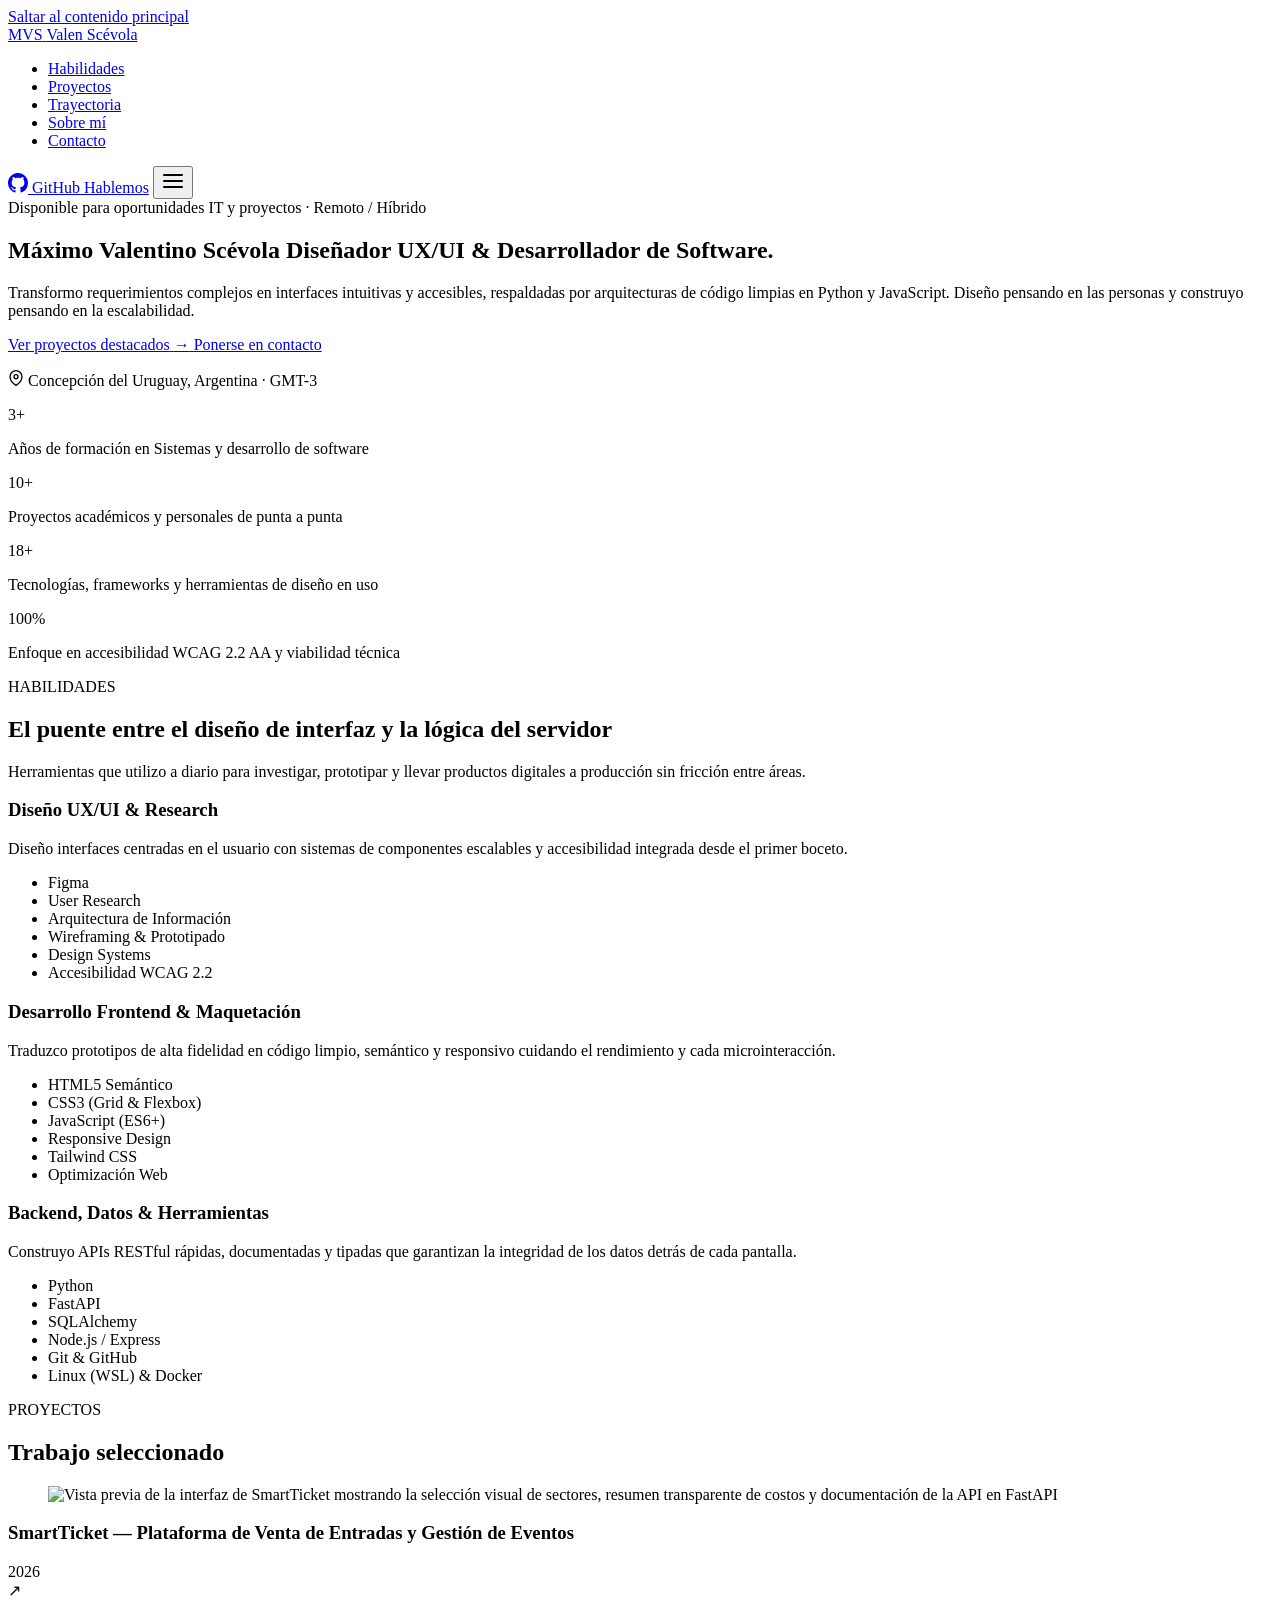
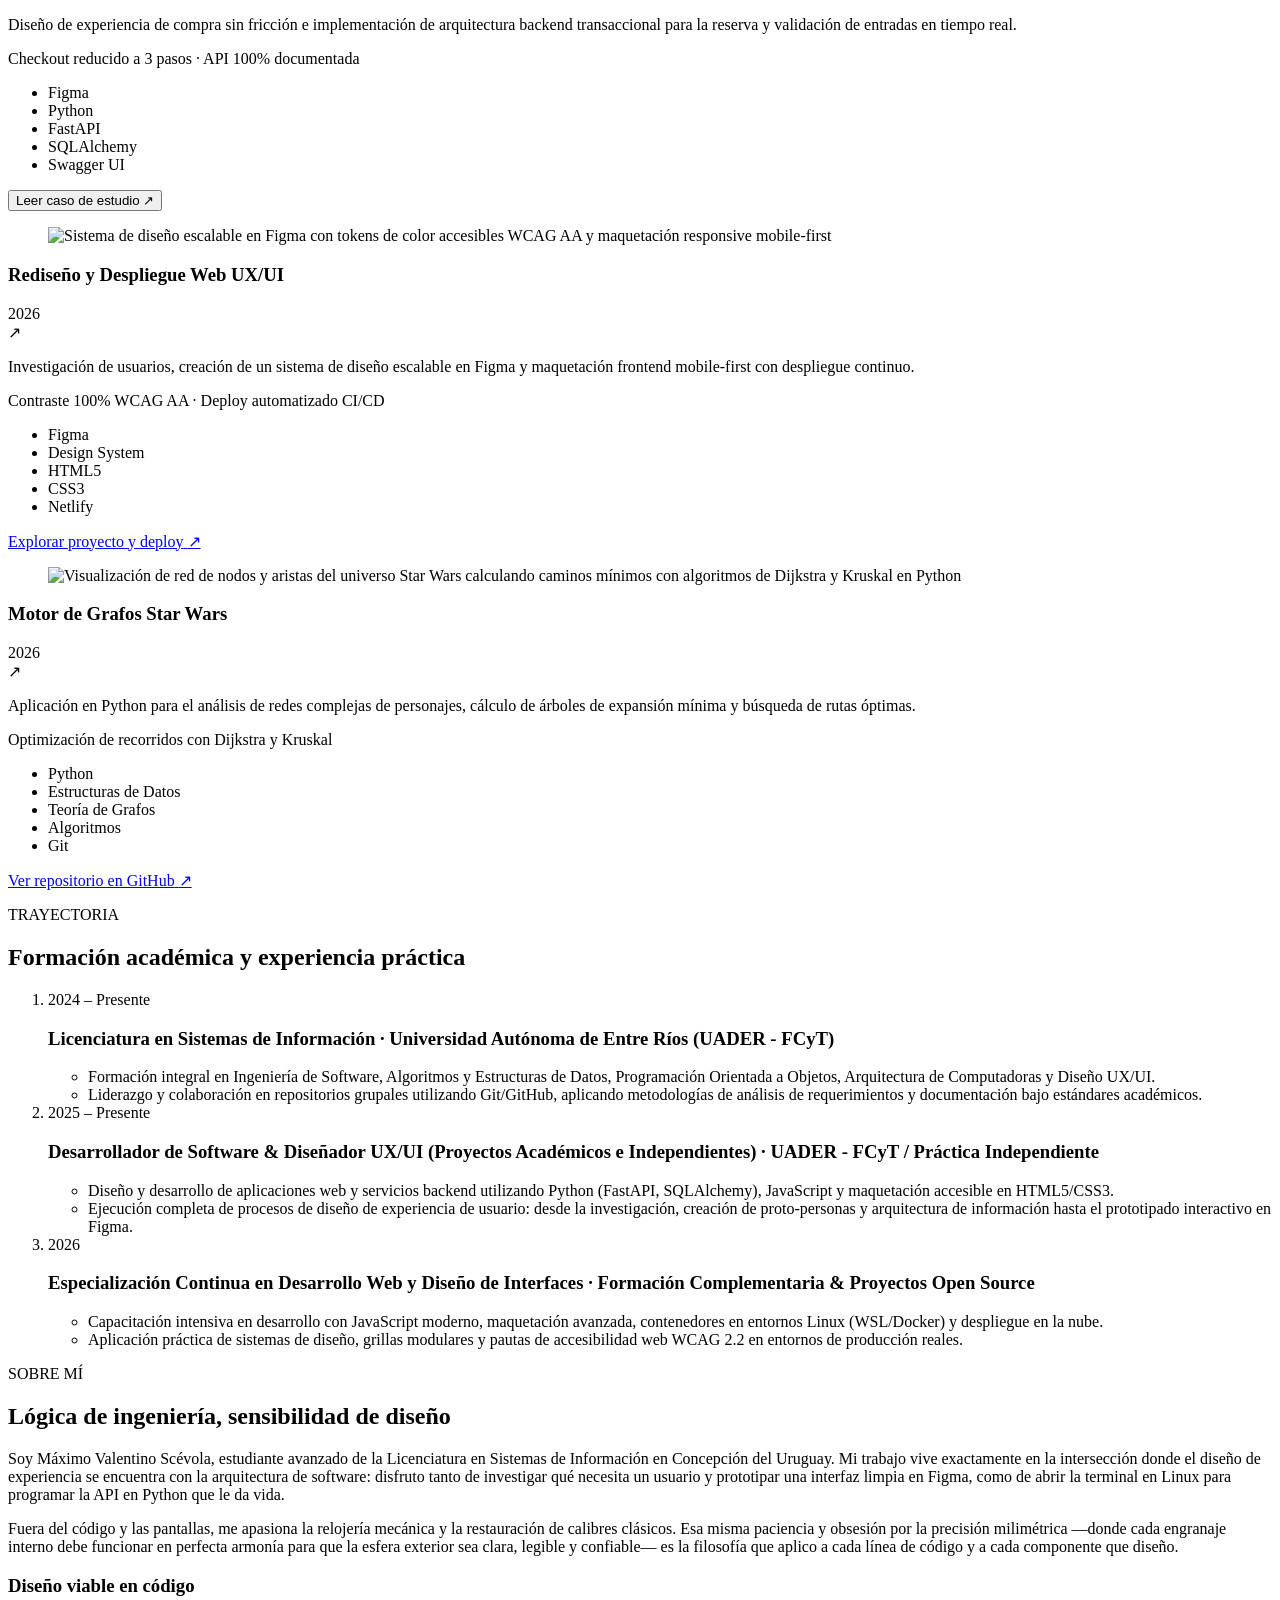
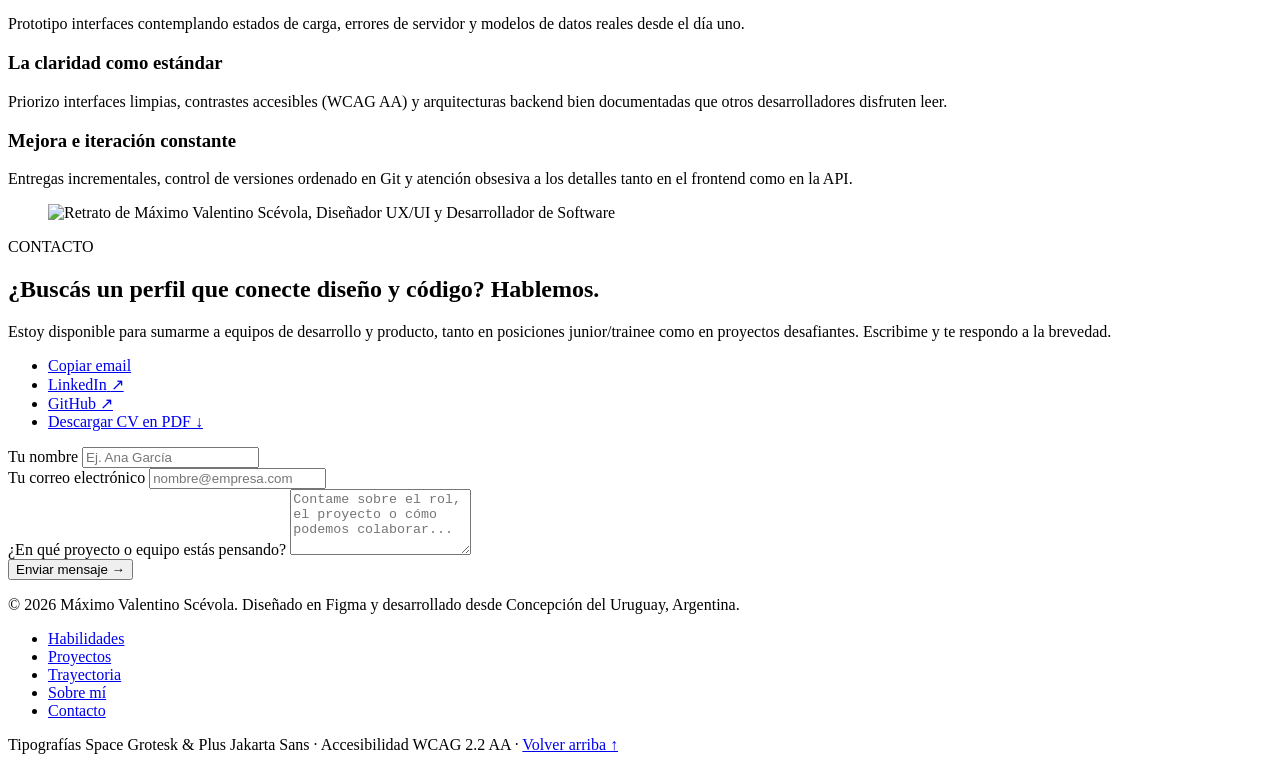
==== index.html @ 5fc87af9 "feat(html): build semantic HTML5 structure with 9 sections, SEO metadata and SmartTicket case study " ====
<!DOCTYPE html>
<html lang="es">
<head>
  <meta charset="UTF-8">
  <meta name="viewport" content="width=device-width, initial-scale=1.0">
  <title>Máximo Valentino Scévola | Diseñador UX/UI &amp; Desarrollador de Software</title>
  <meta name="description" content="Portfolio de Máximo Valentino Scévola (Valen). Estudiante avanzado de Lic. en Sistemas (UADER), Diseñador UX/UI y Desarrollador Backend en Python y FastAPI.">

  <!-- Open Graph Metadata -->
  <meta property="og:title" content="Máximo Valentino Scévola | Diseñador UX/UI &amp; Desarrollador de Software">
  <meta property="og:description" content="Portfolio de Máximo Valentino Scévola (Valen). Estudiante avanzado de Lic. en Sistemas (UADER), Diseñador UX/UI y Desarrollador Backend en Python y FastAPI.">
  <meta property="og:type" content="website">
  <meta property="og:image" content="assets/og-preview.webp">
  <meta property="og:locale" content="es_AR">

  <!-- Theme & Favicon -->
  <meta name="theme-color" content="#F6F5F2">
  <link rel="icon" href="assets/favicon.svg" type="image/svg+xml">

  <!-- Google Fonts Preconnect & Stylesheet -->
  <link rel="preconnect" href="https://fonts.googleapis.com">
  <link rel="preconnect" href="https://fonts.gstatic.com" crossorigin>
  <link href="https://fonts.googleapis.com/css2?family=Plus+Jakarta+Sans:wght@400;500;600;700&amp;family=Space+Grotesk:wght@600;700&amp;display=swap" rel="stylesheet">

  <!-- Styles & Scripts -->
  <link rel="stylesheet" href="styles.css">
  <script src="main.js" defer></script>
</head>
<body>
  <a href="#main-content" class="skip-link">Saltar al contenido principal</a>

  <!-- 1. Header / Navegación -->
  <header class="site-header">
    <div class="container header-inner">
      <a href="#hero" class="brand-logo" aria-label="Máximo Valentino Scévola - Ir al inicio">
        <span class="brand-initials" aria-hidden="true">MVS</span>
        <span class="brand-name">Valen Scévola</span>
      </a>

      <nav class="primary-nav" aria-label="Navegación principal">
        <ul class="nav-list">
          <li><a href="#skills" class="nav-link">Habilidades</a></li>
          <li><a href="#projects" class="nav-link">Proyectos</a></li>
          <li><a href="#experience" class="nav-link">Trayectoria</a></li>
          <li><a href="#about" class="nav-link">Sobre mí</a></li>
          <li><a href="#contact" class="nav-link">Contacto</a></li>
        </ul>
      </nav>

      <div class="header-actions">
        <a href="https://github.com/valenscevola" target="_blank" rel="noopener noreferrer" class="header-github-link" aria-label="Perfil de GitHub de Valen Scévola (abre en una nueva pestaña)">
          <svg width="20" height="20" viewBox="0 0 24 24" fill="currentColor" aria-hidden="true">
            <path d="M12 0C5.37 0 0 5.37 0 12c0 5.31 3.435 9.795 8.205 11.385.6.105.825-.255.825-.57 0-.285-.015-1.23-.015-2.235-3.015.555-3.795-.735-4.035-1.41-.135-.345-.72-1.41-1.23-1.695-.42-.225-1.02-.78-.015-.795.945-.015 1.62.87 1.845 1.23 1.08 1.815 2.805 1.305 3.495.99.105-.78.42-1.305.765-1.605-2.67-.3-5.46-1.335-5.46-5.925 0-1.305.465-2.385 1.23-3.225-.12-.3-.54-1.53.12-3.18 0 0 1.005-.315 3.3 1.23.96-.27 1.98-.405 3-.405s2.04.135 3 .405c2.295-1.56 3.3-1.23 3.3-1.23.66 1.65.24 2.88.12 3.18.765.84 1.23 1.905 1.23 3.225 0 4.605-2.805 5.625-5.475 5.925.435.375.81 1.095.81 2.22 0 1.605-.015 2.895-.015 3.3 0 .315.225.69.825.57A12.02 12.02 0 0024 12c0-6.63-5.37-12-12-12z"/>
          </svg>
          <span>GitHub</span>
        </a>
        <a href="#contact" class="btn btn-primary btn-sm">Hablemos</a>
        <button
          type="button"
          class="mobile-menu-toggle"
          aria-expanded="false"
          aria-controls="mobile-menu"
          aria-label="Abrir menú de navegación"
        >
          <svg class="icon-menu" width="24" height="24" viewBox="0 0 24 24" fill="none" stroke="currentColor" stroke-width="2" stroke-linecap="round" aria-hidden="true">
            <line x1="3" y1="6" x2="21" y2="6"></line>
            <line x1="3" y1="12" x2="21" y2="12"></line>
            <line x1="3" y1="18" x2="21" y2="18"></line>
          </svg>
        </button>
      </div>
    </div>

    <!-- Mobile Menu Drawer -->
    <div id="mobile-menu" class="mobile-menu-drawer" hidden>
      <nav aria-label="Navegación móvil">
        <ul class="mobile-nav-list">
          <li><a href="#skills" class="mobile-nav-link">Habilidades</a></li>
          <li><a href="#projects" class="mobile-nav-link">Proyectos</a></li>
          <li><a href="#experience" class="mobile-nav-link">Trayectoria</a></li>
          <li><a href="#about" class="mobile-nav-link">Sobre mí</a></li>
          <li><a href="#contact" class="mobile-nav-link">Contacto</a></li>
        </ul>
        <div class="mobile-menu-cta">
          <a href="#contact" class="btn btn-primary btn-block">Hablemos</a>
        </div>
      </nav>
    </div>
  </header>

  <main id="main-content">
    <!-- 2. Sección Hero -->
    <section id="hero" class="hero-section">
      <div class="container">
        <div class="hero-content">
          <div class="availability-badge">
            <span class="status-dot" aria-hidden="true"></span>
            <span>Disponible para oportunidades IT y proyectos · Remoto / Híbrido</span>
          </div>

          <h1 class="hero-title">
            <span class="hero-name">Máximo Valentino Scévola</span>
            <span class="hero-role">Diseñador UX/UI &amp; Desarrollador de Software.</span>
          </h1>

          <p class="hero-description">
            Transformo requerimientos complejos en interfaces intuitivas y accesibles, respaldadas por arquitecturas de código limpias en Python y JavaScript. Diseño pensando en las personas y construyo pensando en la escalabilidad.
          </p>

          <div class="hero-actions">
            <a href="#projects" class="btn btn-primary">
              <span>Ver proyectos destacados</span>
              <span aria-hidden="true">→</span>
            </a>
            <a href="#contact" class="btn btn-secondary">Ponerse en contacto</a>
          </div>

          <p class="hero-location">
            <svg width="16" height="16" viewBox="0 0 24 24" fill="none" stroke="currentColor" stroke-width="2" stroke-linecap="round" stroke-linejoin="round" aria-hidden="true">
              <path d="M21 10c0 7-9 13-9 13s-9-6-9-13a9 9 0 0 1 18 0z"></path>
              <circle cx="12" cy="10" r="3"></circle>
            </svg>
            <span>Concepción del Uruguay, Argentina · GMT-3</span>
          </p>
        </div>
      </div>
    </section>

    <!-- 3. Sección Métricas / Highlights -->
    <section id="metrics" class="metrics-section" aria-label="Métricas destacadas">
      <div class="container">
        <div class="metrics-grid">
          <div class="metric-card">
            <p class="metric-number">3+</p>
            <p class="metric-label">Años de formación en Sistemas y desarrollo de software</p>
          </div>
          <div class="metric-card">
            <p class="metric-number">10+</p>
            <p class="metric-label">Proyectos académicos y personales de punta a punta</p>
          </div>
          <div class="metric-card">
            <p class="metric-number">18+</p>
            <p class="metric-label">Tecnologías, frameworks y herramientas de diseño en uso</p>
          </div>
          <div class="metric-card">
            <p class="metric-number">100%</p>
            <p class="metric-label">Enfoque en accesibilidad WCAG 2.2 AA y viabilidad técnica</p>
          </div>
        </div>
      </div>
    </section>

    <!-- 4. Sección Skills -->
    <section id="skills" class="skills-section">
      <div class="container">
        <header class="section-header">
          <p class="overline">HABILIDADES</p>
          <h2 class="section-title">El puente entre el diseño de interfaz y la lógica del servidor</h2>
          <p class="section-subtitle">Herramientas que utilizo a diario para investigar, prototipar y llevar productos digitales a producción sin fricción entre áreas.</p>
        </header>

        <div class="skills-grid">
          <!-- Categoría 1 -->
          <article class="skill-card">
            <h3 class="card-title">Diseño UX/UI &amp; Research</h3>
            <p class="card-description">Diseño interfaces centradas en el usuario con sistemas de componentes escalables y accesibilidad integrada desde el primer boceto.</p>
            <ul class="tag-list" aria-label="Tecnologías de Diseño UX/UI y Research">
              <li class="tag-tech">Figma</li>
              <li class="tag-tech">User Research</li>
              <li class="tag-tech">Arquitectura de Información</li>
              <li class="tag-tech">Wireframing &amp; Prototipado</li>
              <li class="tag-tech">Design Systems</li>
              <li class="tag-tech">Accesibilidad WCAG 2.2</li>
            </ul>
          </article>

          <!-- Categoría 2 -->
          <article class="skill-card">
            <h3 class="card-title">Desarrollo Frontend &amp; Maquetación</h3>
            <p class="card-description">Traduzco prototipos de alta fidelidad en código limpio, semántico y responsivo cuidando el rendimiento y cada microinteracción.</p>
            <ul class="tag-list" aria-label="Tecnologías de Desarrollo Frontend y Maquetación">
              <li class="tag-tech">HTML5 Semántico</li>
              <li class="tag-tech">CSS3 (Grid &amp; Flexbox)</li>
              <li class="tag-tech">JavaScript (ES6+)</li>
              <li class="tag-tech">Responsive Design</li>
              <li class="tag-tech">Tailwind CSS</li>
              <li class="tag-tech">Optimización Web</li>
            </ul>
          </article>

          <!-- Categoría 3 -->
          <article class="skill-card">
            <h3 class="card-title">Backend, Datos &amp; Herramientas</h3>
            <p class="card-description">Construyo APIs RESTful rápidas, documentadas y tipadas que garantizan la integridad de los datos detrás de cada pantalla.</p>
            <ul class="tag-list" aria-label="Tecnologías de Backend, Datos y Herramientas">
              <li class="tag-tech">Python</li>
              <li class="tag-tech">FastAPI</li>
              <li class="tag-tech">SQLAlchemy</li>
              <li class="tag-tech">Node.js / Express</li>
              <li class="tag-tech">Git &amp; GitHub</li>
              <li class="tag-tech">Linux (WSL) &amp; Docker</li>
            </ul>
          </article>
        </div>
      </div>
    </section>

    <!-- 5. Sección Proyectos -->
    <section id="projects" class="projects-section">
      <div class="container">
        <header class="section-header">
          <p class="overline">PROYECTOS</p>
          <h2 class="section-title">Trabajo seleccionado</h2>
        </header>

        <div class="projects-grid">
          <!-- Tarjeta Proyecto 1 (Principal - UX/UI & Full Stack) -->
          <article class="project-card project-card-featured">
            <figure class="project-figure">
              <img
                src="assets/project-smartticket.webp"
                alt="Vista previa de la interfaz de SmartTicket mostrando la selección visual de sectores, resumen transparente de costos y documentación de la API en FastAPI"
                width="548"
                height="308"
                loading="lazy"
              >
            </figure>
            <div class="project-body">
              <div class="project-header">
                <div>
                  <h3 class="card-title">SmartTicket — Plataforma de Venta de Entradas y Gestión de Eventos</h3>
                  <time class="project-year" datetime="2026">2026</time>
                </div>
                <span class="project-arrow" aria-hidden="true">↗</span>
              </div>
              <p class="card-description">Diseño de experiencia de compra sin fricción e implementación de arquitectura backend transaccional para la reserva y validación de entradas en tiempo real.</p>
              <p class="badge-impact">Checkout reducido a 3 pasos · API 100% documentada</p>
              <div class="project-footer">
                <ul class="tag-list" aria-label="Tecnologías utilizadas en SmartTicket">
                  <li class="tag-tech">Figma</li>
                  <li class="tag-tech">Python</li>
                  <li class="tag-tech">FastAPI</li>
                  <li class="tag-tech">SQLAlchemy</li>
                  <li class="tag-tech">Swagger UI</li>
                </ul>
                <button
                  type="button"
                  id="open-case-study"
                  class="project-action-link"
                  aria-haspopup="dialog"
                  aria-controls="case-study-modal"
                >
                  <span>Leer caso de estudio</span>
                  <span aria-hidden="true">↗</span>
                </button>
              </div>
            </div>
          </article>

          <!-- Tarjeta Proyecto 2 (UX/UI & Web) -->
          <article class="project-card">
            <figure class="project-figure">
              <img
                src="assets/project-uxui-web.webp"
                alt="Sistema de diseño escalable en Figma con tokens de color accesibles WCAG AA y maquetación responsive mobile-first"
                width="548"
                height="308"
                loading="lazy"
              >
            </figure>
            <div class="project-body">
              <div class="project-header">
                <div>
                  <h3 class="card-title">Rediseño y Despliegue Web UX/UI</h3>
                  <time class="project-year" datetime="2026">2026</time>
                </div>
                <span class="project-arrow" aria-hidden="true">↗</span>
              </div>
              <p class="card-description">Investigación de usuarios, creación de un sistema de diseño escalable en Figma y maquetación frontend mobile-first con despliegue continuo.</p>
              <p class="badge-impact">Contraste 100% WCAG AA · Deploy automatizado CI/CD</p>
              <div class="project-footer">
                <ul class="tag-list" aria-label="Tecnologías utilizadas en Rediseño y Despliegue Web UX/UI">
                  <li class="tag-tech">Figma</li>
                  <li class="tag-tech">Design System</li>
                  <li class="tag-tech">HTML5</li>
                  <li class="tag-tech">CSS3</li>
                  <li class="tag-tech">Netlify</li>
                </ul>
                <a
                  href="https://github.com/valenscevola"
                  target="_blank"
                  rel="noopener noreferrer"
                  class="project-action-link"
                >
                  <span>Explorar proyecto y deploy</span>
                  <span aria-hidden="true">↗</span>
                </a>
              </div>
            </div>
          </article>

          <!-- Tarjeta Proyecto 3 (Algoritmos & Visualización) -->
          <article class="project-card">
            <figure class="project-figure">
              <img
                src="assets/project-starwars-graphs.webp"
                alt="Visualización de red de nodos y aristas del universo Star Wars calculando caminos mínimos con algoritmos de Dijkstra y Kruskal en Python"
                width="548"
                height="308"
                loading="lazy"
              >
            </figure>
            <div class="project-body">
              <div class="project-header">
                <div>
                  <h3 class="card-title">Motor de Grafos Star Wars</h3>
                  <time class="project-year" datetime="2026">2026</time>
                </div>
                <span class="project-arrow" aria-hidden="true">↗</span>
              </div>
              <p class="card-description">Aplicación en Python para el análisis de redes complejas de personajes, cálculo de árboles de expansión mínima y búsqueda de rutas óptimas.</p>
              <p class="badge-impact">Optimización de recorridos con Dijkstra y Kruskal</p>
              <div class="project-footer">
                <ul class="tag-list" aria-label="Tecnologías utilizadas en Motor de Grafos Star Wars">
                  <li class="tag-tech">Python</li>
                  <li class="tag-tech">Estructuras de Datos</li>
                  <li class="tag-tech">Teoría de Grafos</li>
                  <li class="tag-tech">Algoritmos</li>
                  <li class="tag-tech">Git</li>
                </ul>
                <a
                  href="https://github.com/valenscevola"
                  target="_blank"
                  rel="noopener noreferrer"
                  class="project-action-link"
                >
                  <span>Ver repositorio en GitHub</span>
                  <span aria-hidden="true">↗</span>
                </a>
              </div>
            </div>
          </article>
        </div>
      </div>
    </section>

    <!-- 6. Sección Experiencia y Formación -->
    <section id="experience" class="experience-section">
      <div class="container">
        <header class="section-header">
          <p class="overline">TRAYECTORIA</p>
          <h2 class="section-title">Formación académica y experiencia práctica</h2>
        </header>

        <ol class="timeline">
          <!-- Ítem 1 -->
          <li class="timeline-item">
            <div class="timeline-period">
              <span>2024 – Presente</span>
            </div>
            <div class="timeline-content">
              <h3 class="timeline-heading">
                <span class="timeline-role">Licenciatura en Sistemas de Información</span>
                <span class="timeline-separator" aria-hidden="true">·</span>
                <span class="timeline-institution">Universidad Autónoma de Entre Ríos (UADER - FCyT)</span>
              </h3>
              <ul class="timeline-achievements">
                <li>Formación integral en Ingeniería de Software, Algoritmos y Estructuras de Datos, Programación Orientada a Objetos, Arquitectura de Computadoras y Diseño UX/UI.</li>
                <li>Liderazgo y colaboración en repositorios grupales utilizando Git/GitHub, aplicando metodologías de análisis de requerimientos y documentación bajo estándares académicos.</li>
              </ul>
            </div>
          </li>

          <!-- Ítem 2 -->
          <li class="timeline-item">
            <div class="timeline-period">
              <span>2025 – Presente</span>
            </div>
            <div class="timeline-content">
              <h3 class="timeline-heading">
                <span class="timeline-role">Desarrollador de Software &amp; Diseñador UX/UI (Proyectos Académicos e Independientes)</span>
                <span class="timeline-separator" aria-hidden="true">·</span>
                <span class="timeline-institution">UADER - FCyT / Práctica Independiente</span>
              </h3>
              <ul class="timeline-achievements">
                <li>Diseño y desarrollo de aplicaciones web y servicios backend utilizando Python (FastAPI, SQLAlchemy), JavaScript y maquetación accesible en HTML5/CSS3.</li>
                <li>Ejecución completa de procesos de diseño de experiencia de usuario: desde la investigación, creación de proto-personas y arquitectura de información hasta el prototipado interactivo en Figma.</li>
              </ul>
            </div>
          </li>

          <!-- Ítem 3 -->
          <li class="timeline-item">
            <div class="timeline-period">
              <span>2026</span>
            </div>
            <div class="timeline-content">
              <h3 class="timeline-heading">
                <span class="timeline-role">Especialización Continua en Desarrollo Web y Diseño de Interfaces</span>
                <span class="timeline-separator" aria-hidden="true">·</span>
                <span class="timeline-institution">Formación Complementaria &amp; Proyectos Open Source</span>
              </h3>
              <ul class="timeline-achievements">
                <li>Capacitación intensiva en desarrollo con JavaScript moderno, maquetación avanzada, contenedores en entornos Linux (WSL/Docker) y despliegue en la nube.</li>
                <li>Aplicación práctica de sistemas de diseño, grillas modulares y pautas de accesibilidad web WCAG 2.2 en entornos de producción reales.</li>
              </ul>
            </div>
          </li>
        </ol>
      </div>
    </section>

    <!-- 7. Sección Sobre Mí -->
    <section id="about" class="about-section">
      <div class="container">
        <header class="section-header">
          <p class="overline">SOBRE MÍ</p>
          <h2 class="section-title">Lógica de ingeniería, sensibilidad de diseño</h2>
        </header>

        <div class="about-grid">
          <div class="about-narrative">
            <p class="about-paragraph">
              Soy Máximo Valentino Scévola, estudiante avanzado de la Licenciatura en Sistemas de Información en Concepción del Uruguay. Mi trabajo vive exactamente en la intersección donde el diseño de experiencia se encuentra con la arquitectura de software: disfruto tanto de investigar qué necesita un usuario y prototipar una interfaz limpia en Figma, como de abrir la terminal en Linux para programar la API en Python que le da vida.
            </p>
            <p class="about-paragraph">
              Fuera del código y las pantallas, me apasiona la relojería mecánica y la restauración de calibres clásicos. Esa misma paciencia y obsesión por la precisión milimétrica —donde cada engranaje interno debe funcionar en perfecta armonía para que la esfera exterior sea clara, legible y confiable— es la filosofía que aplico a cada línea de código y a cada componente que diseño.
            </p>

            <div class="philosophy-grid">
              <article class="philosophy-card">
                <h3 class="philosophy-title">Diseño viable en código</h3>
                <p class="philosophy-text">Prototipo interfaces contemplando estados de carga, errores de servidor y modelos de datos reales desde el día uno.</p>
              </article>

              <article class="philosophy-card">
                <h3 class="philosophy-title">La claridad como estándar</h3>
                <p class="philosophy-text">Priorizo interfaces limpias, contrastes accesibles (WCAG AA) y arquitecturas backend bien documentadas que otros desarrolladores disfruten leer.</p>
              </article>

              <article class="philosophy-card">
                <h3 class="philosophy-title">Mejora e iteración constante</h3>
                <p class="philosophy-text">Entregas incrementales, control de versiones ordenado en Git y atención obsesiva a los detalles tanto en el frontend como en la API.</p>
              </article>
            </div>
          </div>

          <figure class="about-portrait">
            <img
              src="assets/profile-valen-scevola.webp"
              alt="Retrato de Máximo Valentino Scévola, Diseñador UX/UI y Desarrollador de Software"
              width="400"
              height="480"
              loading="lazy"
            >
          </figure>
        </div>
      </div>
    </section>

    <!-- 8. Sección Contacto -->
    <section id="contact" class="contact-section">
      <div class="container">
        <div class="contact-grid">
          <div class="contact-info">
            <p class="overline">CONTACTO</p>
            <h2 class="section-title">¿Buscás un perfil que conecte diseño y código? Hablemos.</h2>
            <p class="section-subtitle">
              Estoy disponible para sumarme a equipos de desarrollo y producto, tanto en posiciones junior/trainee como en proyectos desafiantes. Escribime y te respondo a la brevedad.
            </p>

            <ul class="contact-direct-links" aria-label="Enlaces de contacto directo y redes profesionales">
              <li>
                <a href="mailto:valenscevola@gmail.com" class="contact-link">
                  <span>Copiar email</span>
                </a>
              </li>
              <li>
                <a href="https://www.linkedin.com/in/valenscevola/" target="_blank" rel="noopener noreferrer" class="contact-link">
                  <span>LinkedIn</span>
                  <span aria-hidden="true">↗</span>
                </a>
              </li>
              <li>
                <a href="https://github.com/valenscevola" target="_blank" rel="noopener noreferrer" class="contact-link">
                  <span>GitHub</span>
                  <span aria-hidden="true">↗</span>
                </a>
              </li>
              <li>
                <a href="assets/CV-Maximo-Valentino-Scevola.pdf" download class="contact-link">
                  <span>Descargar CV en PDF</span>
                  <span aria-hidden="true">↓</span>
                </a>
              </li>
            </ul>
          </div>

          <div class="contact-form-wrapper">
            <form name="contact" method="POST" data-netlify="true" class="contact-form">
              <input type="hidden" name="form-name" value="contact">

              <div class="form-field">
                <label for="contact-name" class="form-label">Tu nombre</label>
                <input
                  type="text"
                  id="contact-name"
                  name="name"
                  class="form-input"
                  autocomplete="name"
                  placeholder="Ej. Ana García"
                  required
                >
              </div>

              <div class="form-field">
                <label for="contact-email" class="form-label">Tu correo electrónico</label>
                <input
                  type="email"
                  id="contact-email"
                  name="email"
                  class="form-input"
                  autocomplete="email"
                  placeholder="nombre@empresa.com"
                  required
                >
              </div>

              <div class="form-field">
                <label for="contact-message" class="form-label">¿En qué proyecto o equipo estás pensando?</label>
                <textarea
                  id="contact-message"
                  name="message"
                  class="form-input form-textarea"
                  rows="4"
                  placeholder="Contame sobre el rol, el proyecto o cómo podemos colaborar..."
                  required
                ></textarea>
              </div>

              <button type="submit" class="btn btn-primary btn-block">
                <span>Enviar mensaje</span>
                <span aria-hidden="true">→</span>
              </button>
            </form>
          </div>
        </div>
      </div>
    </section>
  </main>

  <!-- 9. Footer -->
  <footer class="site-footer">
    <div class="container">
      <div class="footer-top">
        <p class="footer-copyright">
          © 2026 Máximo Valentino Scévola. Diseñado en Figma y desarrollado desde Concepción del Uruguay, Argentina.
        </p>

        <nav class="footer-nav" aria-label="Navegación del pie de página">
          <ul class="footer-nav-list">
            <li><a href="#skills">Habilidades</a></li>
            <li><a href="#projects">Proyectos</a></li>
            <li><a href="#experience">Trayectoria</a></li>
            <li><a href="#about">Sobre mí</a></li>
            <li><a href="#contact">Contacto</a></li>
          </ul>
        </nav>
      </div>

      <div class="footer-bottom">
        <p class="footer-credits">
          <span>Tipografías Space Grotesk &amp; Plus Jakarta Sans</span>
          <span aria-hidden="true">·</span>
          <span>Accesibilidad WCAG 2.2 AA</span>
          <span aria-hidden="true">·</span>
          <a href="#main-content" class="back-to-top">Volver arriba <span aria-hidden="true">↑</span></a>
        </p>
      </div>
    </div>
  </footer>

  <!-- Modal del Caso de Estudio: SmartTicket -->
  <dialog id="case-study-modal" class="modal" aria-labelledby="modal-title">
    <div class="modal-container">
      <header class="modal-header">
        <div class="modal-header-top">
          <p class="overline">CASO DE ESTUDIO DESTACADO · UX/UI &amp; BACKEND</p>
          <button
            type="button"
            id="close-case-study"
            class="modal-close-btn"
            aria-label="Cerrar caso de estudio"
          >
            <span aria-hidden="true">✕</span>
          </button>
        </div>

        <h2 id="modal-title" class="modal-title">SmartTicket: De la experiencia del usuario a la arquitectura de datos</h2>

        <p class="modal-quick-facts">
          <strong>Rol:</strong> Diseñador UX/UI &amp; Desarrollador Backend <span aria-hidden="true">|</span>
          <strong>Año:</strong> 2026 <span aria-hidden="true">|</span>
          <strong>Stack:</strong> Figma, Python, FastAPI, SQLAlchemy, Uvicorn
        </p>

        <div class="modal-links">
          <a href="https://www.figma.com/" target="_blank" rel="noopener noreferrer" class="btn btn-secondary btn-sm">
            <span>Ver Prototipo en Figma</span>
            <span aria-hidden="true">↗</span>
          </a>
          <a href="https://github.com/valenscevola" target="_blank" rel="noopener noreferrer" class="btn btn-secondary btn-sm">
            <span>Ver Código en GitHub</span>
            <span aria-hidden="true">↗</span>
          </a>
          <a href="https://github.com/valenscevola" target="_blank" rel="noopener noreferrer" class="btn btn-secondary btn-sm">
            <span>Explorar Swagger API</span>
            <span aria-hidden="true">↗</span>
          </a>
        </div>
      </header>

      <div class="modal-body">
        <section class="case-study-block" aria-labelledby="cs-block-1">
          <h3 id="cs-block-1" class="case-study-heading">El Problema (Fricción en la compra de tickets y validación de eventos)</h3>
          <p>
            Comprar entradas para eventos de alta demanda suele ser una experiencia frustrante para el usuario y crítica para el servidor. Desde el lado de la experiencia (UX), las plataformas tradicionales sufren de costos ocultos hasta el último paso, formularios interminables y mensajes de error ambiguos cuando se agota el cupo. Desde el lado técnico, el diseño de interfaz suele realizarse de forma aislada a la lógica del backend, generando inconsistencias cuando dos usuarios intentan reservar la misma ubicación en simultáneo.
          </p>
        </section>

        <section class="case-study-block" aria-labelledby="cs-block-2">
          <h3 id="cs-block-2" class="case-study-heading">El Proceso UX (Definición de usuario, arquitectura, wireframes y decisiones de interfaz)</h3>
          <p>
            El proceso comenzó definiendo dos perfiles clave: el comprador que busca asegurar su entrada en menos de dos minutos desde el celular, y el organizador que necesita controlar el aforo en tiempo real. A través de un mapa de arquitectura de información, eliminé los pasos innecesarios y estructuré un flujo de conversión directo en 3 etapas: Selección visual de sector → Resumen transparente de costos → Confirmación instantánea. En la etapa de wireframing en Figma, prioricé el diseño de casos borde (edge cases): pantallas de carga (skeletons), estados vacíos y alertas preventivas claras antes de enviar el formulario.
          </p>
        </section>

        <section class="case-study-block" aria-labelledby="cs-block-3">
          <h3 id="cs-block-3" class="case-study-heading">La Solución UI y Técnica (Jerarquía visual clara, estados de carga/error y respaldo con API rápida en FastAPI)</h3>
          <p>
            Diseñé un sistema de componentes con alto contraste (WCAG 2.2 AA) donde la disponibilidad de cada evento se comunica mediante badges semánticos inmediatos ("Disponible", "Últimas ubicaciones", "Agotado"). Para respaldar esta interfaz sin demoras, construí una API RESTful asíncrona utilizando Python y FastAPI sobre un servidor Uvicorn. Modelé la base de datos relacional con SQLAlchemy asegurando la integridad de cada orden de compra, y alineé cada componente de Figma con los esquemas de respuesta JSON documentados en Swagger. Así, cada estado de error o éxito de la API (200, 400, 404, 409) tiene su correlato exacto y humano en la interfaz.
          </p>
        </section>

        <section class="case-study-block" aria-labelledby="cs-block-4">
          <h3 id="cs-block-4" class="case-study-heading">Resultados y Aprendizajes (Métricas de usabilidad y aprendizajes del trabajo)</h3>
          <ul class="case-study-results">
            <li>
              <strong>Impacto en Usabilidad:</strong> Reducción del flujo de reserva a solo 3 pantallas principales, disminuyendo la carga cognitiva y eliminando puntos de abandono por falta de información de precios.
            </li>
            <li>
              <strong>Eficiencia en Desarrollo:</strong> El diseño de componentes basado en contratos de API redujo a cero el retrabajo entre el prototipo de Figma y la estructura de endpoints en FastAPI.
            </li>
            <li>
              <strong>Aprendizaje Clave:</strong> Pensar el modelo de datos en SQLAlchemy al mismo tiempo que los flujos de usuario en Figma permite anticipar errores de concurrencia y transformarlos en microinteracciones claras que guían al usuario en lugar de frustrarlo.
            </li>
          </ul>
        </section>
      </div>
    </div>
  </dialog>
</body>
</html>
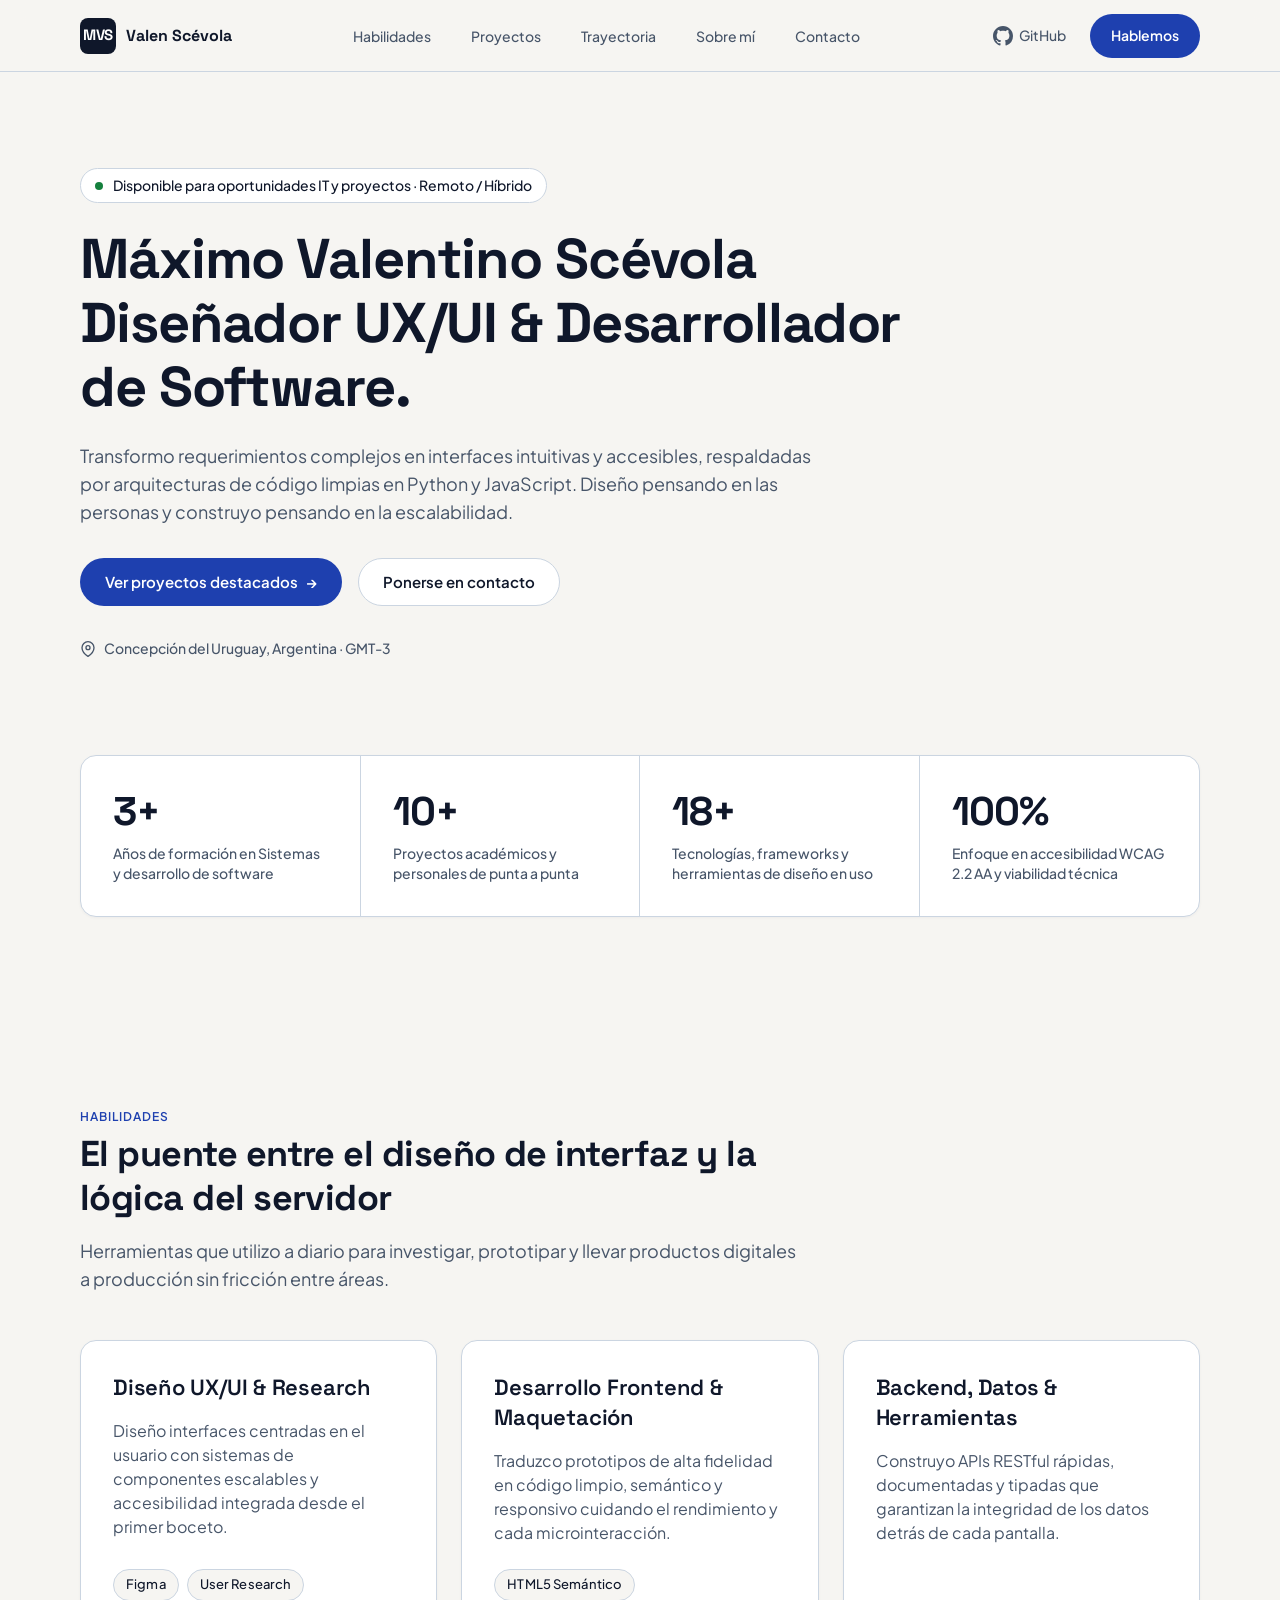
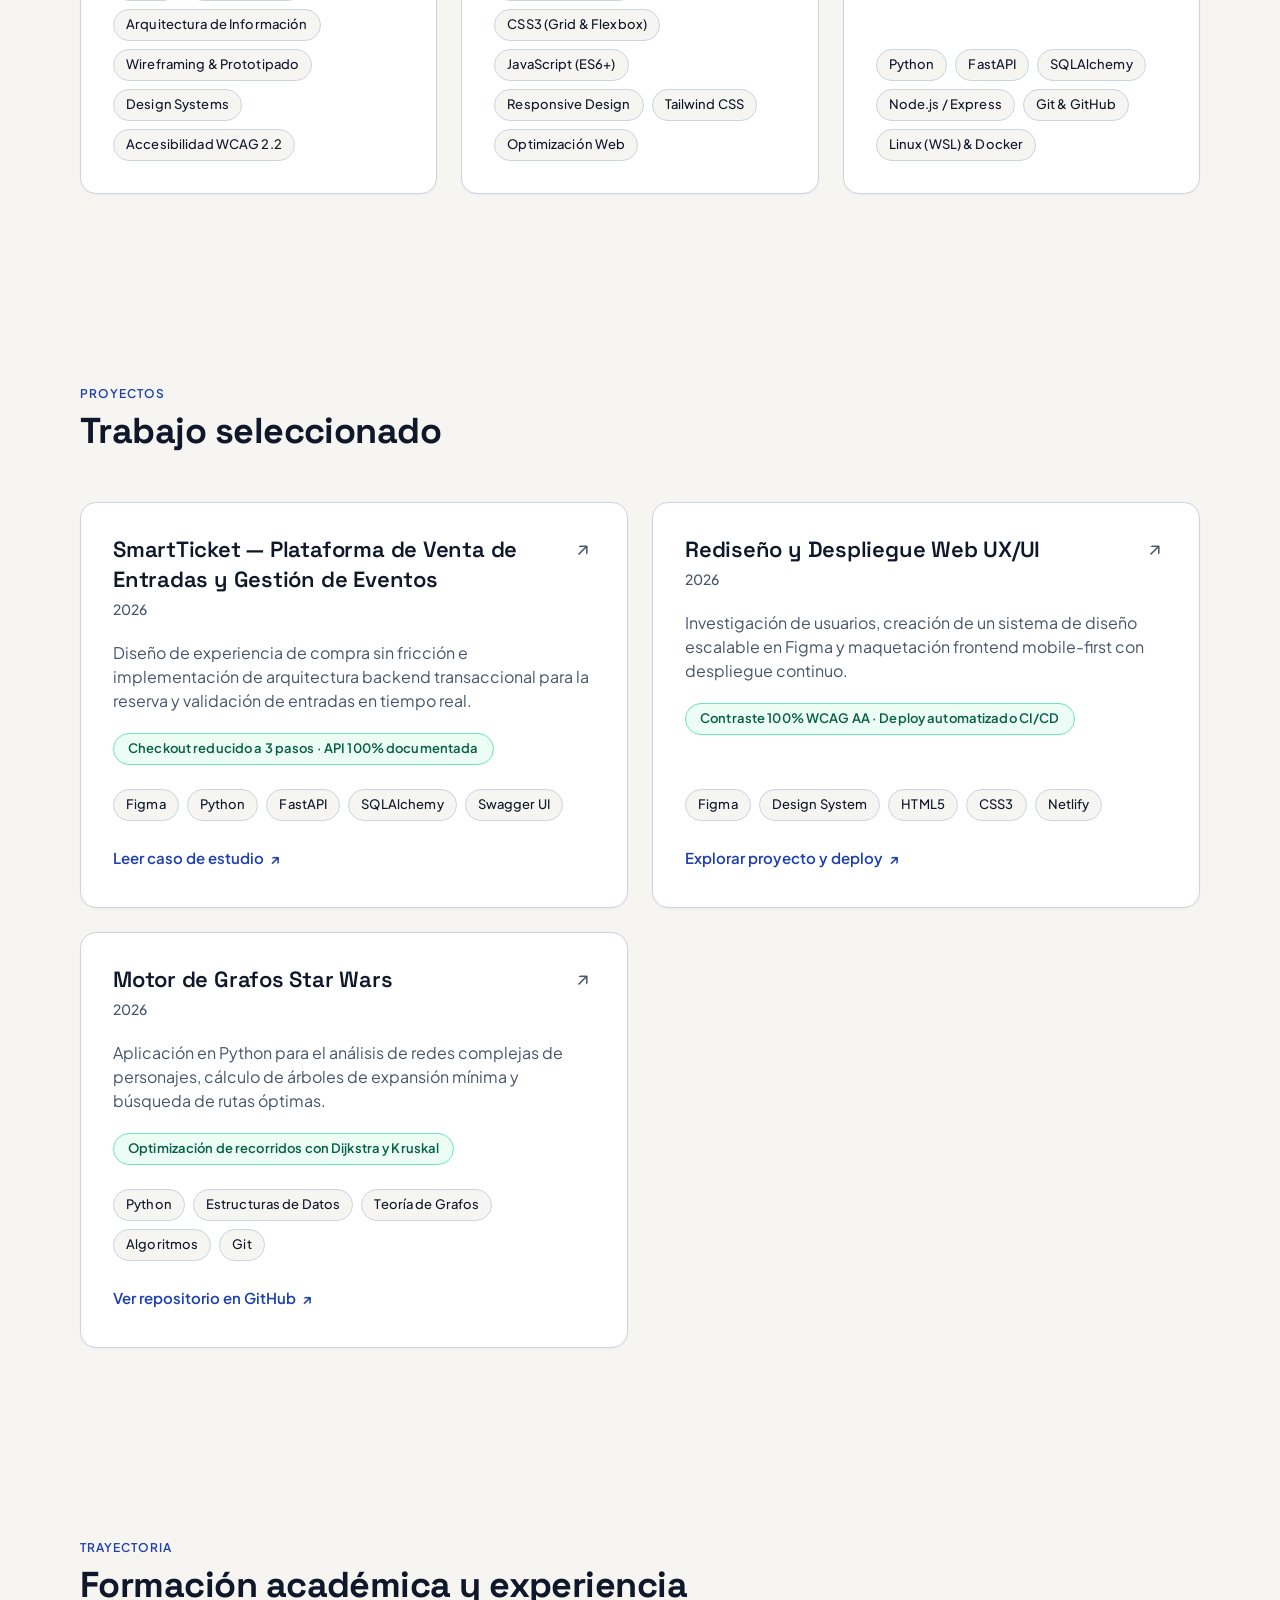
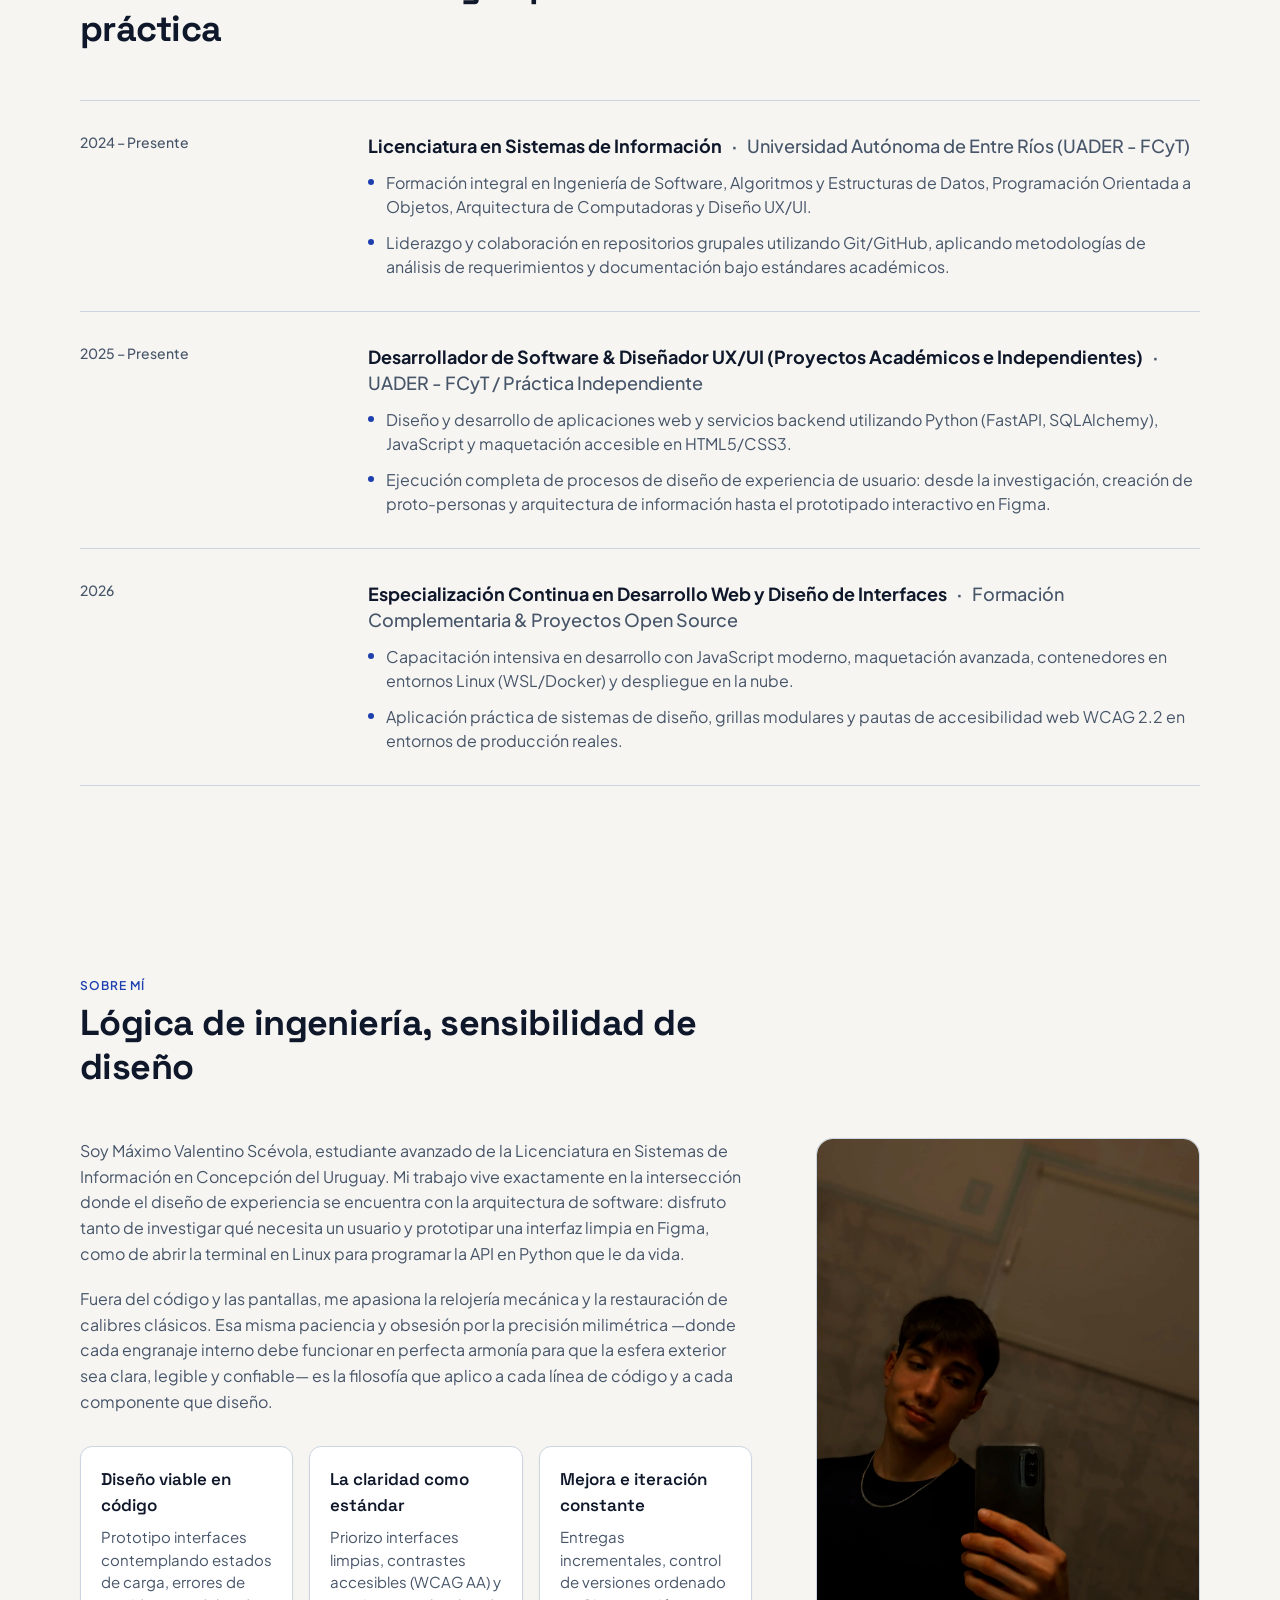
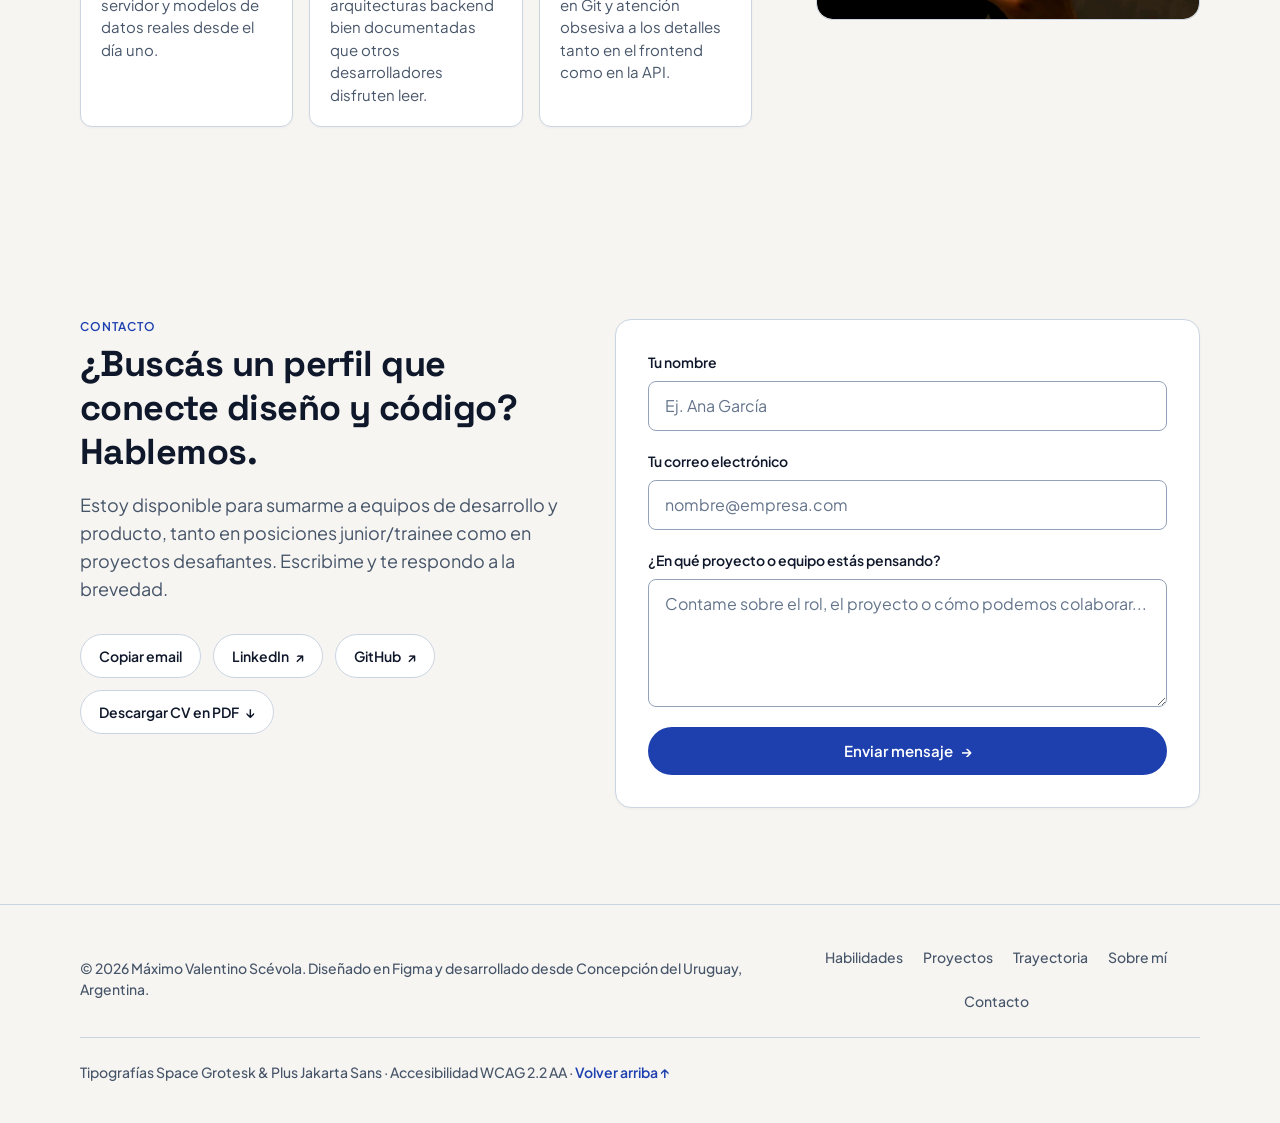
==== commit 7da75bc9: "arreglo de imagenes" ====
--- a/index.html
+++ b/index.html
@@ -216,15 +216,6 @@
         <div class="projects-grid">
           <!-- Tarjeta Proyecto 1 (Principal - UX/UI & Full Stack) -->
           <article class="project-card project-card-featured">
-            <figure class="project-figure">
-              <img
-                src="assets/project-smartticket.webp"
-                alt="Vista previa de la interfaz de SmartTicket mostrando la selección visual de sectores, resumen transparente de costos y documentación de la API en FastAPI"
-                width="548"
-                height="308"
-                loading="lazy"
-              >
-            </figure>
             <div class="project-body">
               <div class="project-header">
                 <div>
@@ -259,15 +250,6 @@
 
           <!-- Tarjeta Proyecto 2 (UX/UI & Web) -->
           <article class="project-card">
-            <figure class="project-figure">
-              <img
-                src="assets/project-uxui-web.webp"
-                alt="Sistema de diseño escalable en Figma con tokens de color accesibles WCAG AA y maquetación responsive mobile-first"
-                width="548"
-                height="308"
-                loading="lazy"
-              >
-            </figure>
             <div class="project-body">
               <div class="project-header">
                 <div>
@@ -301,15 +283,6 @@
 
           <!-- Tarjeta Proyecto 3 (Algoritmos & Visualización) -->
           <article class="project-card">
-            <figure class="project-figure">
-              <img
-                src="assets/project-starwars-graphs.webp"
-                alt="Visualización de red de nodos y aristas del universo Star Wars calculando caminos mínimos con algoritmos de Dijkstra y Kruskal en Python"
-                width="548"
-                height="308"
-                loading="lazy"
-              >
-            </figure>
             <div class="project-body">
               <div class="project-header">
                 <div>
--- a/styles.css
+++ b/styles.css
@@ -0,0 +1,1516 @@
+/* ==========================================================================
+   1. DESIGN TOKENS — Estética "Horología & Editorial Técnica" (WCAG 2.2 AA/AAA)
+   ========================================================================== */
+:root {
+  /* Color Tokens Exactos */
+  --bg-primary: #F6F5F2;
+  --bg-surface: #FFFFFF;
+  --bg-subtle: #EAE8E1;
+
+  --text-primary: #0F172A;
+  --text-secondary: #475569;
+  --text-placeholder: #64748B;
+
+  --accent-primary: #1E40AF;
+  --accent-hover: #1E3A8A;
+  --accent-active: #172554;
+
+  --badge-bg: #ECFDF5;
+  --badge-border: #6EE7B7;
+  --badge-text: #065F46;
+
+  --border-subtle: #CBD5E1;
+  --border-input: #94A3B8;
+
+  --focus-ring: #2563EB;
+  --focus-shadow: #DBEAFE;
+  --focus-shadow-primary: #93C5FD;
+
+  --status-success: #15803D;
+  --status-error: #B91C1C;
+
+  /* Superficie translúcida del Header */
+  --header-bg: rgba(246, 245, 242, 0.88);
+
+  /* Typography Families */
+  --font-heading: 'Space Grotesk', sans-serif;
+  --font-body: 'Plus Jakarta Sans', sans-serif;
+
+  /* Espaciados en múltiplos de 8px */
+  --space-1: 0.5rem;   /* 8px */
+  --space-2: 1rem;     /* 16px */
+  --space-3: 1.5rem;   /* 24px */
+  --space-4: 2rem;     /* 32px */
+  --space-6: 3rem;     /* 48px */
+  --space-8: 4rem;     /* 64px */
+  --space-12: 6rem;    /* 96px */
+
+  /* Radii & Elevations */
+  --radius-pill: 9999px;
+  --radius-card: 16px;
+  --radius-modal: 20px;
+  --radius-input: 8px;
+
+  --shadow-card: 0px 1px 3px rgba(15, 23, 42, 0.04);
+  --shadow-card-hover: 0px 12px 24px -4px rgba(15, 23, 42, 0.08);
+  --shadow-btn-hover: 0px 4px 12px rgba(30, 64, 175, 0.25);
+  --shadow-modal: 0px 24px 48px -12px rgba(15, 23, 42, 0.25);
+
+  /* Transitions */
+  --ease-out: cubic-bezier(0.16, 1, 0.3, 1);
+  --duration-fast: 200ms;
+  --duration-normal: 250ms;
+}
+
+/* BONUS: Soporte Dark Mode ("Esfera Azul Noche Pizarra" — Sin negro puro #0a0a0a) */
+@media (prefers-color-scheme: dark) {
+  :root:not([data-theme="light"]) {
+    --bg-primary: #0B1120;
+    --bg-surface: #1E293B;
+    --bg-subtle: #0F172A;
+
+    --text-primary: #F8FAFC;
+    --text-secondary: #CBD5E1;
+    --text-placeholder: #94A3B8;
+
+    --accent-primary: #3B82F6;
+    --accent-hover: #60A5FA;
+    --accent-active: #2563EB;
+
+    --badge-bg: rgba(6, 95, 70, 0.35);
+    --badge-border: #10B981;
+    --badge-text: #A7F3D0;
+
+    --border-subtle: #334155;
+    --border-input: #475569;
+
+    --focus-ring: #60A5FA;
+    --focus-shadow: rgba(59, 130, 246, 0.25);
+    --focus-shadow-primary: rgba(96, 165, 250, 0.35);
+
+    --status-success: #22C55E;
+    --status-error: #F87171;
+
+    --header-bg: rgba(11, 17, 32, 0.88);
+    --shadow-card: 0px 2px 6px rgba(2, 6, 23, 0.35);
+    --shadow-card-hover: 0px 16px 32px -4px rgba(2, 6, 23, 0.55);
+  }
+}
+
+[data-theme="dark"] {
+  --bg-primary: #0B1120;
+  --bg-surface: #1E293B;
+  --bg-subtle: #0F172A;
+
+  --text-primary: #F8FAFC;
+  --text-secondary: #CBD5E1;
+  --text-placeholder: #94A3B8;
+
+  --accent-primary: #3B82F6;
+  --accent-hover: #60A5FA;
+  --accent-active: #2563EB;
+
+  --badge-bg: rgba(6, 95, 70, 0.35);
+  --badge-border: #10B981;
+  --badge-text: #A7F3D0;
+
+  --border-subtle: #334155;
+  --border-input: #475569;
+
+  --focus-ring: #60A5FA;
+  --focus-shadow: rgba(59, 130, 246, 0.25);
+  --focus-shadow-primary: rgba(96, 165, 250, 0.35);
+
+  --status-success: #22C55E;
+  --status-error: #F87171;
+
+  --header-bg: rgba(11, 17, 32, 0.88);
+  --shadow-card: 0px 2px 6px rgba(2, 6, 23, 0.35);
+  --shadow-card-hover: 0px 16px 32px -4px rgba(2, 6, 23, 0.55);
+}
+
+/* ==========================================================================
+   2. RESET, NAVEGACIÓN POR ANCLAS & SKIP LINK (WCAG 2.2 AA)
+   ========================================================================== */
+*,
+*::before,
+*::after {
+  box-sizing: border-box;
+  margin: 0;
+  padding: 0;
+}
+
+html {
+  font-size: 16px;
+  scroll-behavior: smooth;
+  background-color: var(--bg-primary);
+  color: var(--text-primary);
+  font-family: var(--font-body);
+  overflow-x: hidden;
+  -webkit-font-smoothing: antialiased;
+  -moz-osx-font-smoothing: grayscale;
+}
+
+body {
+  background-color: var(--bg-primary);
+  color: var(--text-primary);
+  font-family: var(--font-body);
+  font-size: 1rem;
+  line-height: 1.5;
+  overflow-x: hidden;
+}
+
+body.modal-open {
+  overflow: hidden;
+}
+
+section[id] {
+  scroll-margin-top: 5rem;
+}
+
+img,
+svg {
+  display: block;
+  max-width: 100%;
+}
+
+img {
+  height: auto;
+}
+
+ul,
+ol {
+  list-style: none;
+}
+
+a {
+  color: inherit;
+  text-decoration: none;
+}
+
+button,
+input,
+textarea {
+  font: inherit;
+  color: inherit;
+}
+
+/* Skip Link — Oculto fuera de pantalla por defecto, visible en esquina superior izquierda al recibir foco */
+.skip-link {
+  position: fixed;
+  top: var(--space-2);
+  left: var(--space-2);
+  z-index: 1000;
+  padding: 12px 24px;
+  background-color: var(--accent-primary);
+  color: #FFFFFF;
+  font-family: var(--font-body);
+  font-weight: 600;
+  font-size: 0.875rem;
+  border-radius: var(--radius-pill);
+  box-shadow: var(--shadow-btn-hover);
+  transform: translateY(-200%);
+  transition: transform var(--duration-fast) var(--ease-out);
+}
+
+.skip-link:focus,
+.skip-link:focus-visible {
+  transform: translateY(0);
+  outline: 2px solid var(--focus-ring);
+  outline-offset: 2px;
+  box-shadow: 0 0 0 3px var(--focus-shadow);
+}
+
+/* Foco global accesible para teclado */
+:focus-visible {
+  outline: 2px solid var(--focus-ring);
+  outline-offset: 2px;
+}
+
+/* ==========================================================================
+   3. CONTENEDORES Y ESCALA TIPOGRÁFICA (Mobile-First: 375px -> 768px -> 1280px)
+   ========================================================================== */
+.container {
+  width: 100%;
+  max-width: 1120px;
+  margin-inline: auto;
+  padding-inline: 20px;
+}
+
+section {
+  padding-block: var(--space-8); /* 64px en Mobile */
+}
+
+.overline {
+  font-family: var(--font-body);
+  font-size: 0.75rem; /* 12px */
+  font-weight: 600;
+  line-height: 1.33;
+  letter-spacing: 0.08em;
+  text-transform: uppercase;
+  color: var(--accent-primary);
+  margin-bottom: var(--space-1);
+}
+
+.section-header {
+  max-width: 720px;
+  margin-bottom: var(--space-6);
+}
+
+.section-title {
+  font-family: var(--font-heading);
+  font-size: 1.875rem; /* 30px en Mobile */
+  font-weight: 700;
+  line-height: 1.22;
+  letter-spacing: -0.015em;
+  color: var(--text-primary);
+}
+
+.section-subtitle {
+  font-family: var(--font-body);
+  font-size: 1.125rem; /* 18px */
+  font-weight: 400;
+  line-height: 1.55;
+  color: var(--text-secondary);
+  margin-top: var(--space-2);
+}
+
+.card-title {
+  font-family: var(--font-heading);
+  font-size: 1.375rem; /* 22px */
+  font-weight: 600;
+  line-height: 1.36;
+  letter-spacing: -0.01em;
+  color: var(--text-primary);
+}
+
+.card-description {
+  font-family: var(--font-body);
+  font-size: 1rem; /* 16px */
+  font-weight: 400;
+  line-height: 1.5;
+  color: var(--text-secondary);
+}
+
+@media (min-width: 768px) {
+  .container {
+    padding-inline: 32px;
+  }
+
+  .section-title {
+    font-size: 2.25rem; /* 36px en Tablet/Desktop */
+  }
+}
+
+@media (min-width: 1280px) {
+  .container {
+    padding-inline: 0;
+  }
+
+  section {
+    padding-block: var(--space-12); /* 96px en Desktop */
+  }
+}
+
+/* ==========================================================================
+   4. COMPONENTES MAESTROS (Botones, Tags y Badges)
+   ========================================================================== */
+.btn {
+  display: inline-flex;
+  align-items: center;
+  justify-content: center;
+  gap: var(--space-1);
+  min-height: 48px;
+  padding: 12px 24px;
+  border-radius: var(--radius-pill);
+  font-family: var(--font-body);
+  font-size: 0.9375rem; /* 15px */
+  font-weight: 600;
+  line-height: 1.2;
+  cursor: pointer;
+  border: 1px solid transparent;
+  transition:
+    background-color var(--duration-fast) var(--ease-out),
+    border-color var(--duration-fast) var(--ease-out),
+    box-shadow var(--duration-fast) var(--ease-out),
+    transform var(--duration-fast) var(--ease-out),
+    color var(--duration-fast) var(--ease-out);
+}
+
+.btn-sm {
+  min-height: 44px;
+  padding: 10px 20px;
+  font-size: 0.875rem;
+}
+
+.btn-block {
+  width: 100%;
+}
+
+/* Variante Primary */
+.btn-primary {
+  background-color: var(--accent-primary);
+  color: #FFFFFF;
+}
+
+.btn-primary:hover {
+  background-color: var(--accent-hover);
+  box-shadow: var(--shadow-btn-hover);
+}
+
+.btn-primary:focus-visible {
+  background-color: var(--accent-primary);
+  outline: 2px solid var(--focus-ring);
+  outline-offset: 2px;
+  box-shadow: 0 0 0 3px var(--focus-shadow);
+}
+
+.btn-primary:active {
+  background-color: var(--accent-active);
+  transform: translateY(1px);
+}
+
+/* Variante Secondary */
+.btn-secondary {
+  background-color: var(--bg-surface);
+  color: var(--text-primary);
+  border-color: var(--border-subtle);
+}
+
+.btn-secondary:hover {
+  background-color: var(--bg-subtle);
+  border-color: var(--border-input);
+}
+
+.btn-secondary:focus-visible {
+  outline: 2px solid var(--focus-ring);
+  outline-offset: 2px;
+  box-shadow: 0 0 0 3px var(--focus-shadow);
+}
+
+.btn-secondary:active {
+  background-color: #E2E8F0;
+  transform: translateY(1px);
+}
+
+/* Tags de Tecnología y Badges de Impacto */
+.tag-list {
+  display: flex;
+  flex-wrap: wrap;
+  gap: var(--space-1);
+}
+
+.tag-tech {
+  display: inline-flex;
+  align-items: center;
+  padding: 6px 12px;
+  border-radius: var(--radius-pill);
+  background-color: var(--bg-primary);
+  border: 1px solid var(--border-subtle);
+  color: var(--text-primary);
+  font-family: var(--font-body);
+  font-size: 0.8125rem; /* 13px */
+  font-weight: 500;
+  line-height: 1.38;
+  letter-spacing: 0.01em;
+}
+
+.badge-impact {
+  display: inline-flex;
+  align-items: center;
+  align-self: flex-start;
+  padding: 6px 14px;
+  border-radius: var(--radius-pill);
+  background-color: var(--badge-bg);
+  border: 1px solid var(--badge-border);
+  color: var(--badge-text);
+  font-family: var(--font-body);
+  font-size: 0.8125rem; /* 13px */
+  font-weight: 600;
+  line-height: 1.38;
+  letter-spacing: 0.01em;
+}
+
+/* ==========================================================================
+   5. SECCIÓN 1: HEADER & NAVEGACIÓN (64px Mobile / 72px Desktop)
+   ========================================================================== */
+.site-header {
+  position: sticky;
+  top: 0;
+  z-index: 100;
+  height: 64px;
+  background-color: var(--header-bg);
+  backdrop-filter: blur(12px);
+  -webkit-backdrop-filter: blur(12px);
+  border-bottom: 1px solid var(--border-subtle);
+}
+
+.header-inner {
+  display: flex;
+  align-items: center;
+  justify-content: space-between;
+  height: 100%;
+}
+
+.brand-logo {
+  display: inline-flex;
+  align-items: center;
+  gap: 10px;
+  min-height: 44px;
+}
+
+.brand-initials {
+  display: inline-flex;
+  align-items: center;
+  justify-content: center;
+  width: 36px;
+  height: 36px;
+  border-radius: 8px;
+  background-color: var(--text-primary);
+  color: var(--bg-surface);
+  font-family: var(--font-heading);
+  font-weight: 700;
+  font-size: 0.9375rem;
+  letter-spacing: -0.02em;
+}
+
+.brand-name {
+  font-family: var(--font-heading);
+  font-weight: 700;
+  font-size: 1rem;
+  color: var(--text-primary);
+}
+
+.primary-nav {
+  display: none;
+}
+
+.nav-list {
+  display: flex;
+  align-items: center;
+  gap: var(--space-4);
+}
+
+.nav-link {
+  font-size: 0.875rem; /* 14px */
+  font-weight: 500;
+  color: var(--text-secondary);
+  padding: var(--space-1) 4px;
+  transition: color var(--duration-fast) var(--ease-out);
+}
+
+.nav-link:hover,
+.nav-link[aria-current="page"] {
+  color: var(--accent-primary);
+}
+
+.header-actions {
+  display: flex;
+  align-items: center;
+  gap: 12px;
+}
+
+.header-github-link {
+  display: none;
+  align-items: center;
+  gap: 6px;
+  min-height: 44px;
+  font-size: 0.875rem;
+  font-weight: 500;
+  color: var(--text-secondary);
+  padding: 8px 12px;
+  border-radius: var(--radius-pill);
+  transition:
+    color var(--duration-fast) var(--ease-out),
+    background-color var(--duration-fast) var(--ease-out);
+}
+
+.header-github-link:hover {
+  color: var(--text-primary);
+  background-color: var(--bg-subtle);
+}
+
+.header-actions > .btn {
+  display: none;
+}
+
+.mobile-menu-toggle {
+  display: inline-flex;
+  align-items: center;
+  justify-content: center;
+  min-width: 44px;
+  min-height: 44px;
+  width: 44px;
+  height: 44px;
+  background-color: var(--bg-surface);
+  border: 1px solid var(--border-subtle);
+  border-radius: 8px;
+  color: var(--text-primary);
+  cursor: pointer;
+  transition:
+    background-color var(--duration-fast) var(--ease-out),
+    border-color var(--duration-fast) var(--ease-out);
+}
+
+.mobile-menu-toggle:hover {
+  background-color: var(--bg-subtle);
+}
+
+.mobile-menu-drawer {
+  position: absolute;
+  top: 64px;
+  left: 0;
+  right: 0;
+  background-color: var(--bg-surface);
+  border-bottom: 1px solid var(--border-subtle);
+  padding: var(--space-2) 20px var(--space-3);
+  box-shadow: var(--shadow-card-hover);
+}
+
+.mobile-menu-drawer[hidden] {
+  display: none;
+}
+
+.mobile-nav-list {
+  display: flex;
+  flex-direction: column;
+  margin-bottom: var(--space-2);
+}
+
+.mobile-nav-link {
+  display: block;
+  padding-block: var(--space-2);
+  font-size: 1rem;
+  font-weight: 500;
+  color: var(--text-primary);
+  border-bottom: 1px solid var(--border-subtle);
+  transition: color var(--duration-fast) var(--ease-out);
+}
+
+.mobile-nav-link:hover {
+  color: var(--accent-primary);
+}
+
+@media (min-width: 1280px) {
+  .site-header {
+    height: 72px;
+  }
+
+  .primary-nav {
+    display: block;
+  }
+
+  .header-github-link,
+  .header-actions > .btn {
+    display: inline-flex;
+  }
+
+  .mobile-menu-toggle,
+  .mobile-menu-drawer {
+    display: none !important;
+  }
+}
+
+/* ==========================================================================
+   6. SECCIÓN 2: HERO (9 Columnas / 834px en Desktop)
+   ========================================================================== */
+.hero-section {
+  padding-top: var(--space-6);
+  padding-bottom: var(--space-8);
+}
+
+.hero-content {
+  max-width: 834px;
+  display: flex;
+  flex-direction: column;
+  align-items: flex-start;
+}
+
+.availability-badge {
+  display: inline-flex;
+  align-items: center;
+  gap: 10px;
+  padding: 6px 14px;
+  border-radius: var(--radius-pill);
+  background-color: var(--bg-surface);
+  border: 1px solid var(--border-subtle);
+  font-size: 0.875rem; /* 14px */
+  font-weight: 500;
+  color: var(--text-primary);
+  margin-bottom: var(--space-3);
+}
+
+@keyframes pulse-status {
+  0%, 100% {
+    transform: scale(1);
+    opacity: 1;
+  }
+  50% {
+    transform: scale(1.25);
+    opacity: 0.7;
+  }
+}
+
+.status-dot {
+  width: 8px;
+  height: 8px;
+  border-radius: 50%;
+  background-color: var(--status-success);
+  flex-shrink: 0;
+  animation: pulse-status 2.5s ease-in-out infinite;
+}
+
+.hero-title {
+  font-family: var(--font-heading);
+  font-size: 2.25rem; /* 36px en Mobile */
+  font-weight: 700;
+  line-height: 1.14;
+  letter-spacing: -0.02em;
+  color: var(--text-primary);
+  margin-bottom: var(--space-3);
+}
+
+.hero-name,
+.hero-role {
+  display: block;
+}
+
+.hero-description {
+  font-family: var(--font-body);
+  font-size: 1.125rem; /* 18px */
+  font-weight: 400;
+  line-height: 1.55;
+  color: var(--text-secondary);
+  margin-bottom: var(--space-4);
+  max-width: 740px;
+}
+
+.hero-actions {
+  display: flex;
+  flex-direction: column;
+  width: 100%;
+  gap: 12px;
+  margin-bottom: var(--space-4);
+}
+
+.hero-actions .btn {
+  width: 100%;
+}
+
+.hero-location {
+  display: inline-flex;
+  align-items: center;
+  gap: var(--space-1);
+  font-size: 0.875rem;
+  font-weight: 500;
+  color: var(--text-secondary);
+}
+
+@media (min-width: 768px) {
+  .hero-actions {
+    flex-direction: row;
+    width: auto;
+    gap: var(--space-2);
+  }
+
+  .hero-actions .btn {
+    width: auto;
+  }
+}
+
+@media (min-width: 1280px) {
+  .hero-section {
+    padding-top: var(--space-12);
+    padding-bottom: var(--space-12);
+  }
+
+  .hero-title {
+    font-size: 3.5rem; /* 56px en Desktop */
+    line-height: 1.14;
+  }
+}
+
+/* ==========================================================================
+   7. SECCIÓN 3: MÉTRICAS / HIGHLIGHTS (2x2 en Mobile / 4 Cols en Desktop)
+   ========================================================================== */
+.metrics-section {
+  padding-top: 0;
+}
+
+.metrics-grid {
+  display: grid;
+  grid-template-columns: repeat(2, 1fr);
+  background-color: var(--bg-surface);
+  border: 1px solid var(--border-subtle);
+  border-radius: var(--radius-card);
+  overflow: hidden;
+  box-shadow: var(--shadow-card);
+}
+
+.metric-card {
+  padding: var(--space-3) 20px;
+  display: flex;
+  flex-direction: column;
+  gap: var(--space-1);
+  border-bottom: 1px solid var(--border-subtle);
+}
+
+.metric-card:nth-child(odd) {
+  border-right: 1px solid var(--border-subtle);
+}
+
+.metric-card:nth-last-child(-n + 2) {
+  border-bottom: none;
+}
+
+.metric-number {
+  font-family: var(--font-heading);
+  font-size: 2.5rem; /* 40px */
+  font-weight: 700;
+  line-height: 1.2;
+  letter-spacing: -0.02em;
+  color: var(--text-primary);
+}
+
+.metric-label {
+  font-family: var(--font-body);
+  font-size: 0.875rem; /* 14px */
+  font-weight: 500;
+  line-height: 1.42;
+  color: var(--text-secondary);
+}
+
+@media (min-width: 1280px) {
+  .metrics-grid {
+    grid-template-columns: repeat(4, 1fr);
+  }
+
+  .metric-card {
+    padding: var(--space-4);
+    border-bottom: none;
+    border-right: 1px solid var(--border-subtle);
+  }
+
+  .metric-card:last-child {
+    border-right: none;
+  }
+}
+
+/* ==========================================================================
+   8. SECCIÓN 4: SKILLS (1 Col Mobile / 3 Cols Desktop)
+   ========================================================================== */
+.skills-grid {
+  display: grid;
+  grid-template-columns: 1fr;
+  gap: var(--space-2);
+}
+
+.skill-card {
+  background-color: var(--bg-surface);
+  border: 1px solid var(--border-subtle);
+  border-radius: var(--radius-card);
+  padding: var(--space-4); /* 32px */
+  display: flex;
+  flex-direction: column;
+  gap: var(--space-2);
+  box-shadow: var(--shadow-card);
+}
+
+.skill-card .tag-list {
+  margin-top: auto;
+  padding-top: var(--space-1);
+}
+
+@media (min-width: 768px) {
+  .skills-grid {
+    gap: var(--space-3); /* 24px */
+  }
+}
+
+@media (min-width: 1280px) {
+  .skills-grid {
+    grid-template-columns: repeat(3, 1fr);
+    gap: 24px;
+  }
+}
+
+/* ==========================================================================
+   9. SECCIÓN 5: PROYECTOS (1 Col Mobile / 2 Cols Desktop — Tarjetas Tipográficas)
+   ========================================================================== */
+.projects-grid {
+  display: grid;
+  grid-template-columns: 1fr;
+  gap: 20px;
+}
+
+.project-card,
+.project-card-featured {
+  background-color: var(--bg-surface);
+  border: 1px solid var(--border-subtle);
+  border-radius: var(--radius-card);
+  padding: var(--space-4); /* 32px */
+  display: flex;
+  flex-direction: column;
+  gap: 20px;
+  box-shadow: var(--shadow-card);
+  transition:
+    transform var(--duration-normal) var(--ease-out),
+    border-color var(--duration-normal) var(--ease-out),
+    box-shadow var(--duration-normal) var(--ease-out);
+}
+
+.project-card:hover {
+  transform: translateY(-4px);
+  border-color: var(--accent-primary);
+  box-shadow: var(--shadow-card-hover);
+}
+
+.project-body {
+  display: flex;
+  flex-direction: column;
+  gap: 20px;
+  flex: 1;
+}
+
+.project-header {
+  display: flex;
+  align-items: flex-start;
+  justify-content: space-between;
+  gap: var(--space-2);
+}
+
+.project-year {
+  display: inline-block;
+  margin-top: 4px;
+  font-size: 0.875rem;
+  font-weight: 500;
+  color: var(--text-secondary);
+}
+
+.project-arrow {
+  display: inline-flex;
+  align-items: center;
+  justify-content: center;
+  width: 24px;
+  height: 24px;
+  font-size: 1.25rem;
+  color: var(--text-secondary);
+  flex-shrink: 0;
+  transition:
+    color var(--duration-fast) var(--ease-out),
+    transform var(--duration-fast) var(--ease-out);
+}
+
+.project-card:hover .project-arrow {
+  color: var(--accent-primary);
+  transform: translate(2px, -2px);
+}
+
+.project-footer {
+  margin-top: auto;
+  display: flex;
+  flex-direction: column;
+  align-items: flex-start;
+  gap: 20px;
+  padding-top: 4px;
+}
+
+.project-action-link {
+  display: inline-flex;
+  align-items: center;
+  gap: 6px;
+  background: none;
+  border: none;
+  padding: 6px 0;
+  color: var(--accent-primary);
+  font-family: var(--font-body);
+  font-size: 0.9375rem;
+  font-weight: 600;
+  cursor: pointer;
+  transition: color var(--duration-fast) var(--ease-out);
+}
+
+.project-action-link:hover {
+  color: var(--accent-hover);
+  text-decoration: underline;
+  text-underline-offset: 4px;
+}
+
+.project-action-link:focus-visible {
+  border-radius: 4px;
+  outline: 2px solid var(--focus-ring);
+  outline-offset: 4px;
+}
+
+@media (min-width: 768px) {
+  .projects-grid {
+    gap: 24px;
+  }
+}
+
+@media (min-width: 1280px) {
+  .projects-grid {
+    grid-template-columns: repeat(2, 1fr);
+    gap: 24px;
+  }
+}
+
+/* ==========================================================================
+   10. SECCIÓN 6: TRAYECTORIA / TIMELINE (Apilado Mobile / 240px 1fr Desktop)
+   ========================================================================== */
+.timeline {
+  display: flex;
+  flex-direction: column;
+}
+
+.timeline-item {
+  display: grid;
+  grid-template-columns: 1fr;
+  gap: 12px;
+  padding-block: var(--space-4); /* 32px */
+  border-top: 1px solid var(--border-subtle);
+}
+
+.timeline-item:last-child {
+  border-bottom: 1px solid var(--border-subtle);
+}
+
+.timeline-period {
+  font-family: var(--font-body);
+  font-size: 0.875rem; /* 14px */
+  font-weight: 500;
+  line-height: 1.42;
+  color: var(--text-secondary);
+}
+
+.timeline-content {
+  display: flex;
+  flex-direction: column;
+  gap: 12px;
+}
+
+.timeline-heading {
+  font-family: var(--font-body);
+  font-size: 1.125rem; /* 18px */
+  line-height: 1.45;
+}
+
+.timeline-role {
+  font-weight: 700;
+  color: var(--text-primary);
+}
+
+.timeline-separator {
+  margin-inline: 6px;
+  color: var(--text-secondary);
+}
+
+.timeline-institution {
+  font-weight: 500;
+  color: var(--text-secondary);
+}
+
+.timeline-achievements {
+  display: flex;
+  flex-direction: column;
+  gap: 12px;
+}
+
+.timeline-achievements li {
+  position: relative;
+  padding-left: 18px;
+  font-size: 1rem;
+  line-height: 1.5;
+  color: var(--text-secondary);
+}
+
+.timeline-achievements li::before {
+  content: "";
+  position: absolute;
+  left: 0;
+  top: 8px;
+  width: 6px;
+  height: 6px;
+  border-radius: 50%;
+  background-color: var(--accent-primary);
+}
+
+@media (min-width: 1280px) {
+  .timeline-item {
+    grid-template-columns: 240px 1fr;
+    gap: 48px;
+  }
+}
+
+/* ==========================================================================
+   11. SECCIÓN 7: SOBRE MÍ (Retrato arriba Mobile / 7fr 4fr Desktop)
+   ========================================================================== */
+.about-grid {
+  display: grid;
+  grid-template-columns: 1fr;
+  gap: var(--space-4);
+}
+
+.about-portrait {
+  order: -1;
+  border-radius: var(--radius-card);
+  overflow: hidden;
+  border: 1px solid var(--border-subtle);
+  background-color: var(--bg-subtle);
+  max-width: 400px;
+}
+
+.about-portrait img {
+  width: 100%;
+  height: auto;
+  max-height: 480px;
+  object-fit: cover;
+  object-position: center top;
+  border-radius: 16px;
+  filter: brightness(1.15) contrast(1.08);
+}
+
+.about-narrative {
+  display: flex;
+  flex-direction: column;
+  gap: 20px;
+}
+
+.about-paragraph {
+  font-size: 1rem;
+  line-height: 1.6;
+  color: var(--text-secondary);
+}
+
+.philosophy-grid {
+  display: grid;
+  grid-template-columns: 1fr;
+  gap: var(--space-2);
+  margin-top: 12px;
+}
+
+.philosophy-card {
+  background-color: var(--bg-surface);
+  border: 1px solid var(--border-subtle);
+  border-radius: 12px;
+  padding: 20px;
+  display: flex;
+  flex-direction: column;
+  gap: var(--space-1);
+  box-shadow: var(--shadow-card);
+}
+
+.philosophy-title {
+  font-family: var(--font-heading);
+  font-size: 1.0625rem;
+  font-weight: 600;
+  color: var(--text-primary);
+}
+
+.philosophy-text {
+  font-size: 0.9375rem;
+  line-height: 1.5;
+  color: var(--text-secondary);
+}
+
+@media (min-width: 768px) {
+  .philosophy-grid {
+    grid-template-columns: repeat(3, 1fr);
+  }
+}
+
+@media (min-width: 1280px) {
+  .about-grid {
+    grid-template-columns: 7fr 4fr;
+    gap: 64px;
+    align-items: start;
+  }
+
+  .about-portrait {
+    order: 0;
+    max-width: none;
+  }
+}
+
+/* ==========================================================================
+   12. SECCIÓN 8: CONTACTO & FORMULARIO (1 Col Mobile / 5fr 6fr Desktop)
+   ========================================================================== */
+.contact-grid {
+  display: grid;
+  grid-template-columns: 1fr;
+  gap: var(--space-4);
+}
+
+.contact-info {
+  display: flex;
+  flex-direction: column;
+}
+
+.contact-direct-links {
+  display: flex;
+  flex-wrap: wrap;
+  gap: 12px;
+  margin-top: var(--space-4);
+}
+
+.contact-link {
+  display: inline-flex;
+  align-items: center;
+  gap: 6px;
+  min-height: 44px;
+  padding: 10px 18px;
+  border-radius: var(--radius-pill);
+  background-color: var(--bg-surface);
+  border: 1px solid var(--border-subtle);
+  font-size: 0.875rem;
+  font-weight: 600;
+  color: var(--text-primary);
+  transition:
+    background-color var(--duration-fast) var(--ease-out),
+    border-color var(--duration-fast) var(--ease-out),
+    color var(--duration-fast) var(--ease-out);
+}
+
+.contact-link:hover {
+  background-color: var(--bg-subtle);
+  border-color: var(--accent-primary);
+  color: var(--accent-primary);
+}
+
+.contact-link:focus-visible {
+  outline: 2px solid var(--focus-ring);
+  outline-offset: 2px;
+  box-shadow: 0 0 0 3px var(--focus-shadow);
+}
+
+.contact-form-wrapper {
+  background-color: var(--bg-surface);
+  border: 1px solid var(--border-subtle);
+  border-radius: var(--radius-card);
+  padding: var(--space-3);
+  box-shadow: var(--shadow-card);
+}
+
+.contact-form {
+  display: flex;
+  flex-direction: column;
+  gap: 20px;
+}
+
+.form-field {
+  display: flex;
+  flex-direction: column;
+  gap: var(--space-1);
+}
+
+.form-label {
+  font-family: var(--font-body);
+  font-size: 0.875rem; /* 14px */
+  font-weight: 600;
+  color: var(--text-primary);
+}
+
+.form-input {
+  width: 100%;
+  min-height: 48px;
+  padding: 12px 16px;
+  border-radius: var(--radius-input);
+  background-color: var(--bg-surface);
+  border: 1px solid var(--border-input);
+  color: var(--text-primary);
+  font-size: 1rem;
+  line-height: 1.5;
+  transition:
+    border-color var(--duration-fast) var(--ease-out),
+    box-shadow var(--duration-fast) var(--ease-out);
+}
+
+.form-input::placeholder {
+  color: var(--text-placeholder);
+}
+
+.form-input:focus,
+.form-input:focus-visible {
+  outline: none;
+  border-color: var(--accent-primary);
+  box-shadow: 0 0 0 3px var(--focus-shadow);
+}
+
+.form-input[aria-invalid="true"] {
+  border-color: var(--status-error);
+}
+
+.form-textarea {
+  min-height: 128px;
+  resize: vertical;
+}
+
+@media (min-width: 768px) {
+  .contact-form-wrapper {
+    padding: var(--space-4);
+  }
+}
+
+@media (min-width: 1280px) {
+  .contact-grid {
+    grid-template-columns: 5fr 6fr;
+    gap: 48px;
+    align-items: start;
+  }
+}
+
+/* ==========================================================================
+   13. SECCIÓN 9: FOOTER
+   ========================================================================== */
+.site-footer {
+  border-top: 1px solid var(--border-subtle);
+  padding-block: 40px;
+  background-color: var(--bg-primary);
+}
+
+.footer-top,
+.footer-bottom {
+  display: flex;
+  flex-direction: column;
+  align-items: center;
+  text-align: center;
+  gap: 12px;
+}
+
+.footer-bottom {
+  margin-top: var(--space-3);
+  padding-top: var(--space-3);
+  border-top: 1px solid var(--border-subtle);
+}
+
+.footer-copyright,
+.footer-credits {
+  font-size: 0.875rem;
+  font-weight: 500;
+  color: var(--text-secondary);
+}
+
+.footer-nav-list {
+  display: flex;
+  flex-wrap: wrap;
+  justify-content: center;
+  gap: 20px;
+}
+
+.footer-nav-list a {
+  font-size: 0.875rem;
+  font-weight: 500;
+  color: var(--text-secondary);
+  transition: color var(--duration-fast) var(--ease-out);
+}
+
+.footer-nav-list a:hover {
+  color: var(--accent-primary);
+}
+
+.back-to-top {
+  color: var(--accent-primary);
+  font-weight: 600;
+}
+
+.back-to-top:hover {
+  text-decoration: underline;
+  text-underline-offset: 4px;
+}
+
+@media (min-width: 1280px) {
+  .footer-top,
+  .footer-bottom {
+    flex-direction: row;
+    justify-content: space-between;
+    text-align: left;
+  }
+}
+
+/* ==========================================================================
+   14. MODAL DE CASO DE ESTUDIO (<dialog id="case-study-modal">)
+   ========================================================================== */
+#case-study-modal,
+.modal {
+  margin: auto;
+  width: calc(100% - 32px);
+  max-width: 880px;
+  max-height: 90vh;
+  border: 1px solid var(--border-subtle);
+  border-radius: var(--radius-modal);
+  background-color: var(--bg-surface);
+  color: var(--text-primary);
+  padding: 0;
+  box-shadow: var(--shadow-modal);
+}
+
+#case-study-modal::backdrop,
+.modal::backdrop {
+  background-color: rgba(15, 23, 42, 0.6);
+  backdrop-filter: blur(4px);
+  -webkit-backdrop-filter: blur(4px);
+}
+
+.modal-container {
+  padding: 24px;
+  display: flex;
+  flex-direction: column;
+  gap: 28px;
+}
+
+.modal-header {
+  display: flex;
+  flex-direction: column;
+  gap: var(--space-2);
+  padding-bottom: var(--space-3);
+  border-bottom: 1px solid var(--border-subtle);
+}
+
+.modal-header-top {
+  display: flex;
+  align-items: center;
+  justify-content: space-between;
+  gap: var(--space-2);
+}
+
+.modal-header-top .overline {
+  margin-bottom: 0;
+}
+
+.modal-close-btn {
+  display: inline-flex;
+  align-items: center;
+  justify-content: center;
+  width: 40px;
+  height: 40px;
+  border-radius: var(--radius-pill);
+  border: 1px solid var(--border-subtle);
+  background-color: var(--bg-surface);
+  color: var(--text-primary);
+  cursor: pointer;
+  flex-shrink: 0;
+  transition:
+    background-color var(--duration-fast) var(--ease-out),
+    border-color var(--duration-fast) var(--ease-out);
+}
+
+.modal-close-btn:hover {
+  background-color: var(--bg-subtle);
+  border-color: var(--border-input);
+}
+
+.modal-close-btn:focus-visible {
+  outline: 2px solid var(--focus-ring);
+  outline-offset: 2px;
+  box-shadow: 0 0 0 3px var(--focus-shadow);
+}
+
+.modal-title {
+  font-family: var(--font-heading);
+  font-size: clamp(1.5rem, 3vw, 2rem);
+  font-weight: 700;
+  line-height: 1.25;
+  letter-spacing: -0.015em;
+}
+
+.modal-quick-facts {
+  font-size: 0.9375rem;
+  color: var(--text-secondary);
+  line-height: 1.5;
+}
+
+.modal-quick-facts strong {
+  color: var(--text-primary);
+  font-weight: 600;
+}
+
+.modal-links {
+  display: flex;
+  flex-wrap: wrap;
+  gap: 12px;
+  margin-top: 4px;
+}
+
+.modal-body {
+  display: flex;
+  flex-direction: column;
+  gap: 28px;
+}
+
+.case-study-block {
+  padding-block: 0;
+  display: flex;
+  flex-direction: column;
+  gap: 10px;
+}
+
+.case-study-heading {
+  font-family: var(--font-heading);
+  font-size: 1.25rem;
+  font-weight: 600;
+  color: var(--text-primary);
+}
+
+.case-study-block p,
+.case-study-results li {
+  font-size: 1rem;
+  line-height: 1.6;
+  color: var(--text-secondary);
+}
+
+.case-study-results {
+  display: flex;
+  flex-direction: column;
+  gap: 12px;
+}
+
+.case-study-results li {
+  position: relative;
+  padding-left: 18px;
+}
+
+.case-study-results li::before {
+  content: "";
+  position: absolute;
+  left: 0;
+  top: 10px;
+  width: 6px;
+  height: 6px;
+  border-radius: 50%;
+  background-color: var(--accent-primary);
+}
+
+.case-study-results strong {
+  color: var(--text-primary);
+  font-weight: 600;
+}
+
+@media (min-width: 1280px) {
+  .modal-container {
+    padding: 48px;
+  }
+}
+
+/* ==========================================================================
+   15. ACCESIBILIDAD DE MOVIMIENTO (WCAG 2.2 — prefers-reduced-motion)
+   ========================================================================== */
+@media (prefers-reduced-motion: reduce) {
+  html {
+    scroll-behavior: auto;
+  }
+
+  *,
+  *::before,
+  *::after {
+    animation-duration: 0.01ms !important;
+    animation-iteration-count: 1 !important;
+    transition-duration: 0.01ms !important;
+    scroll-behavior: auto !important;
+  }
+
+  .project-card:hover,
+  .project-card:hover .project-arrow,
+  .btn:active {
+    transform: none !important;
+  }
+}
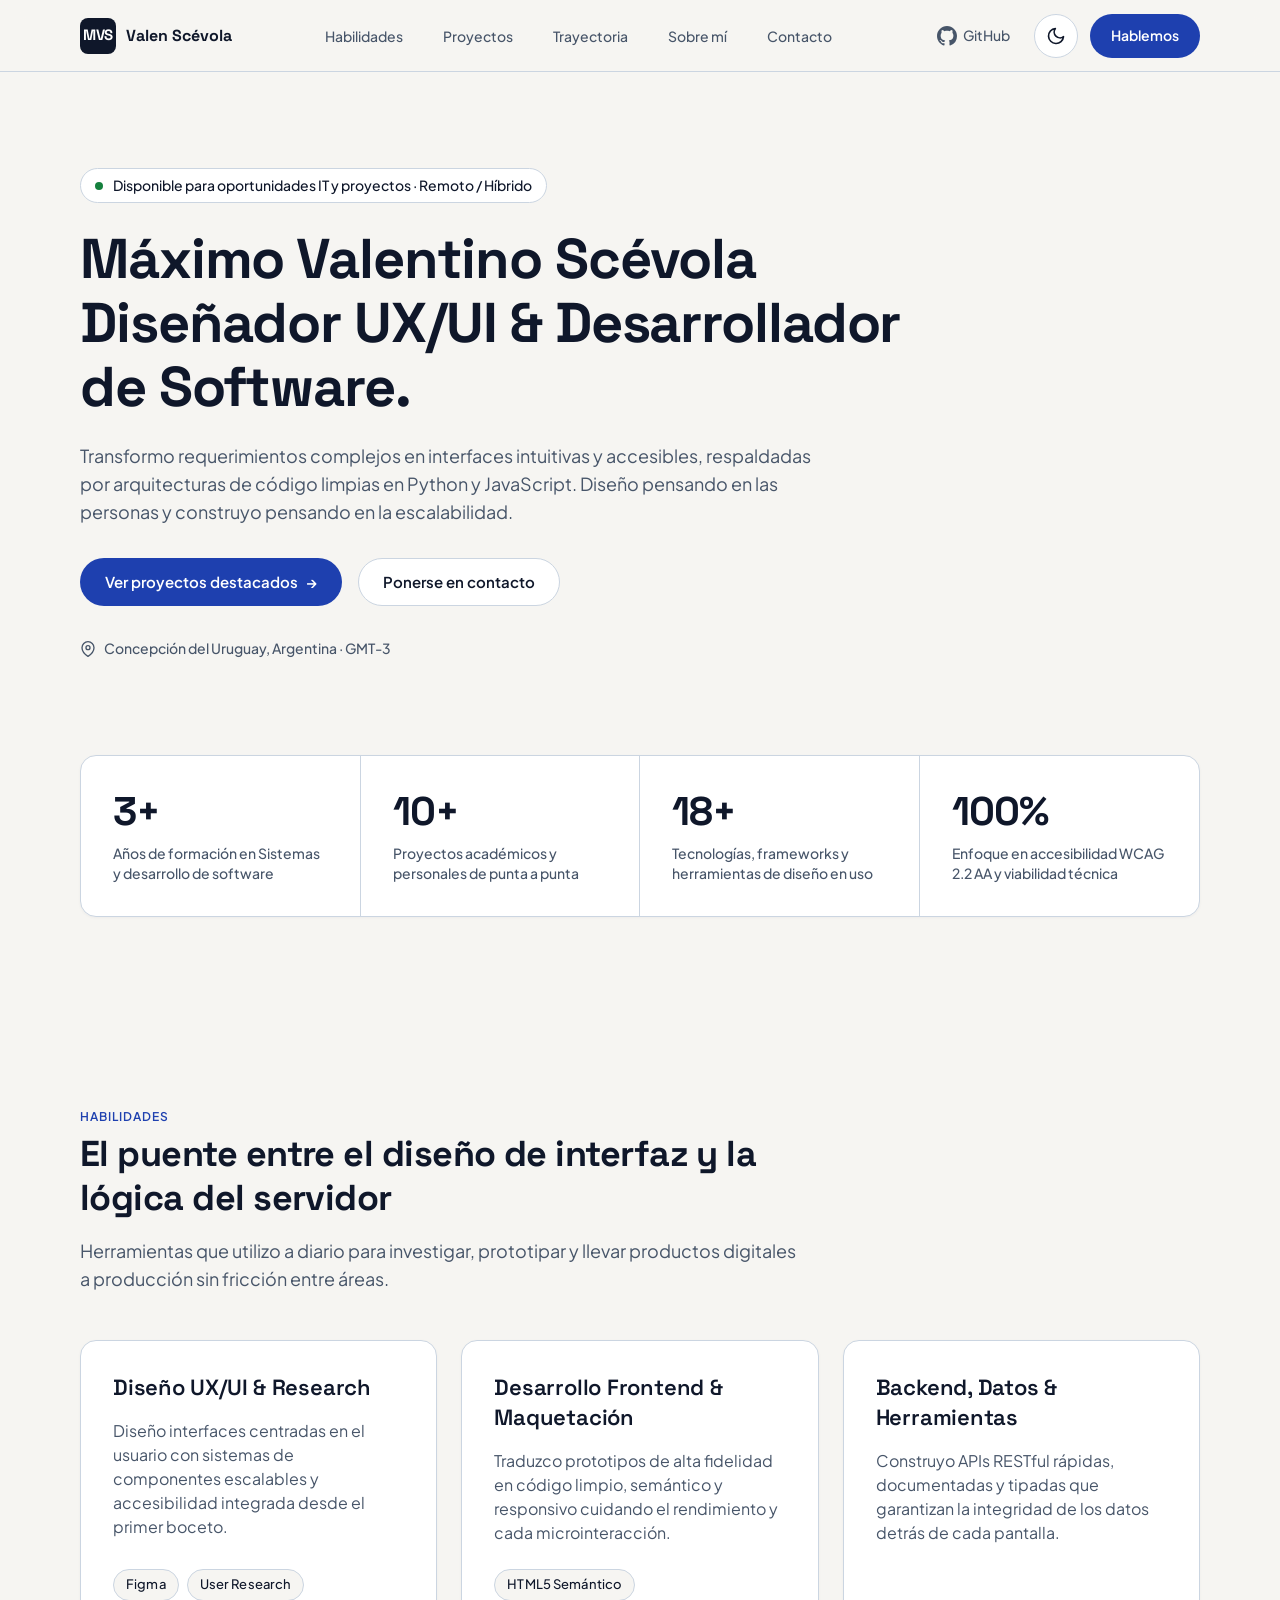
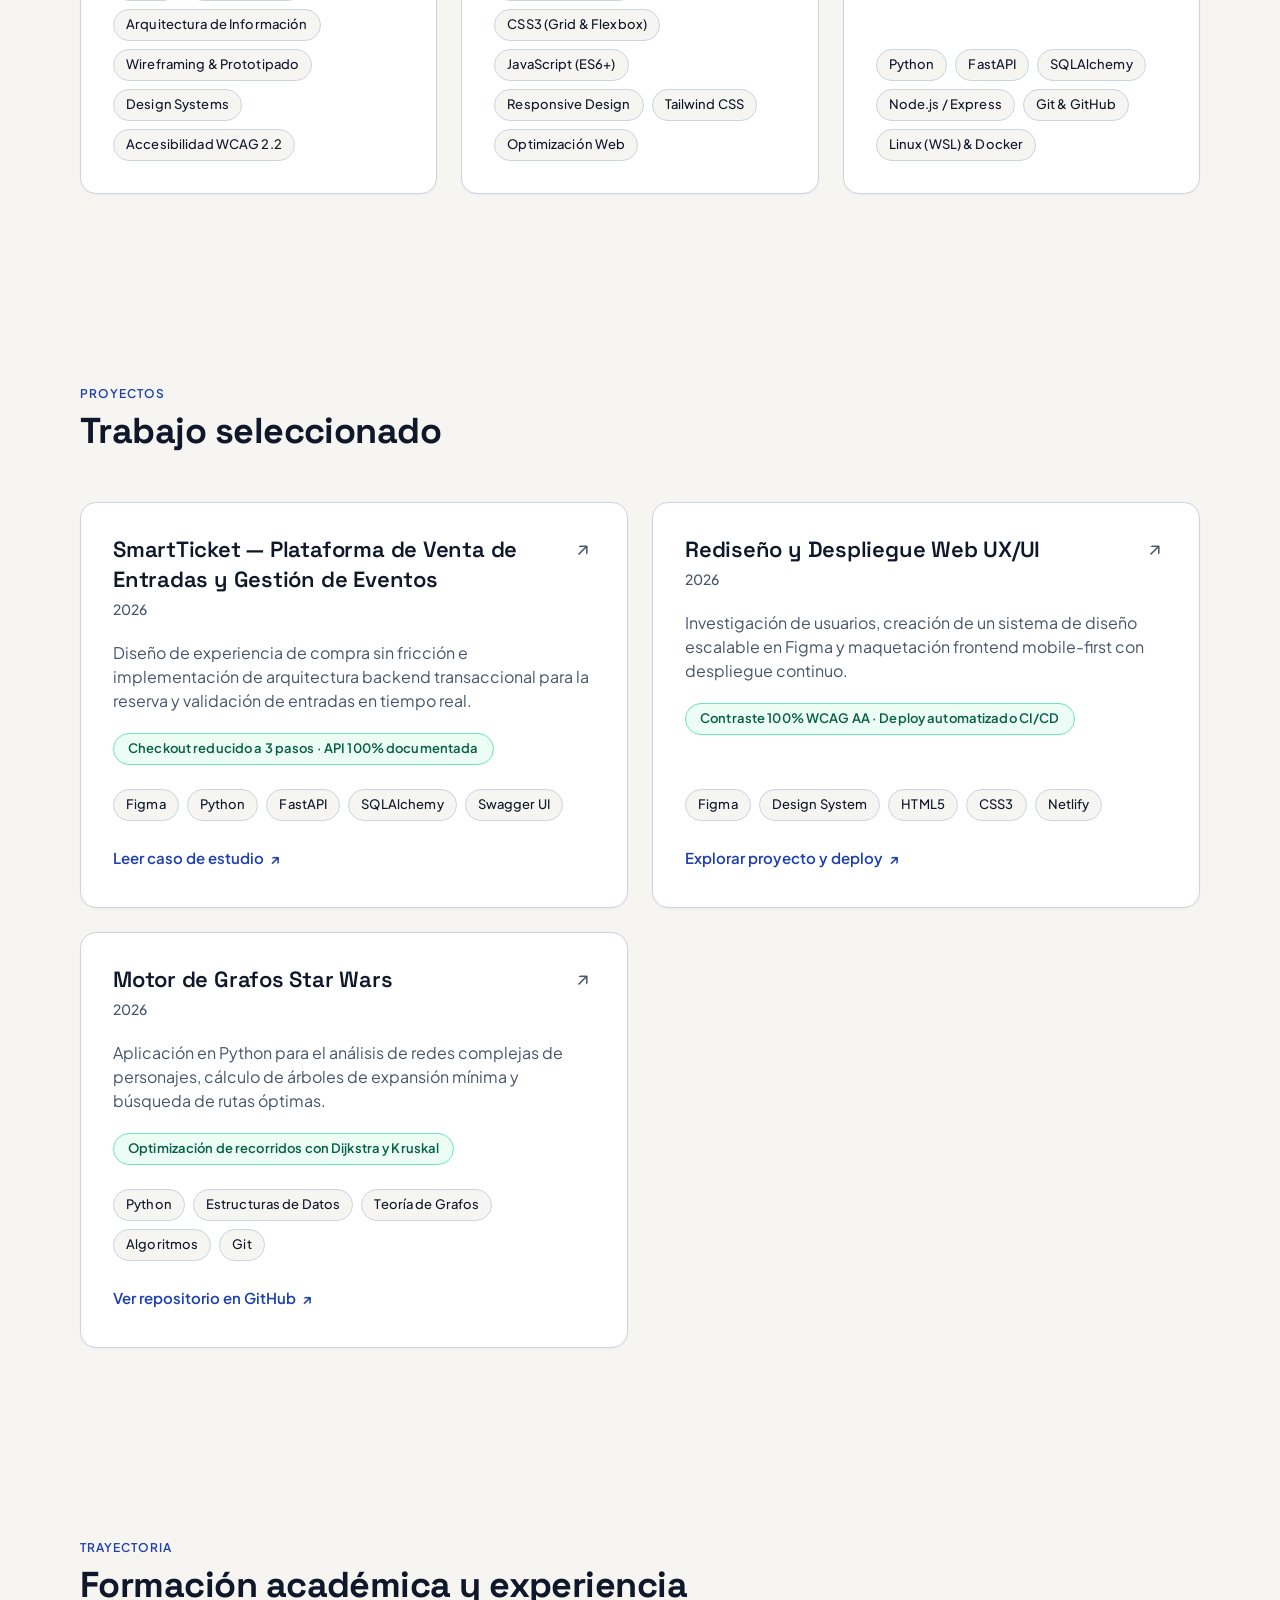
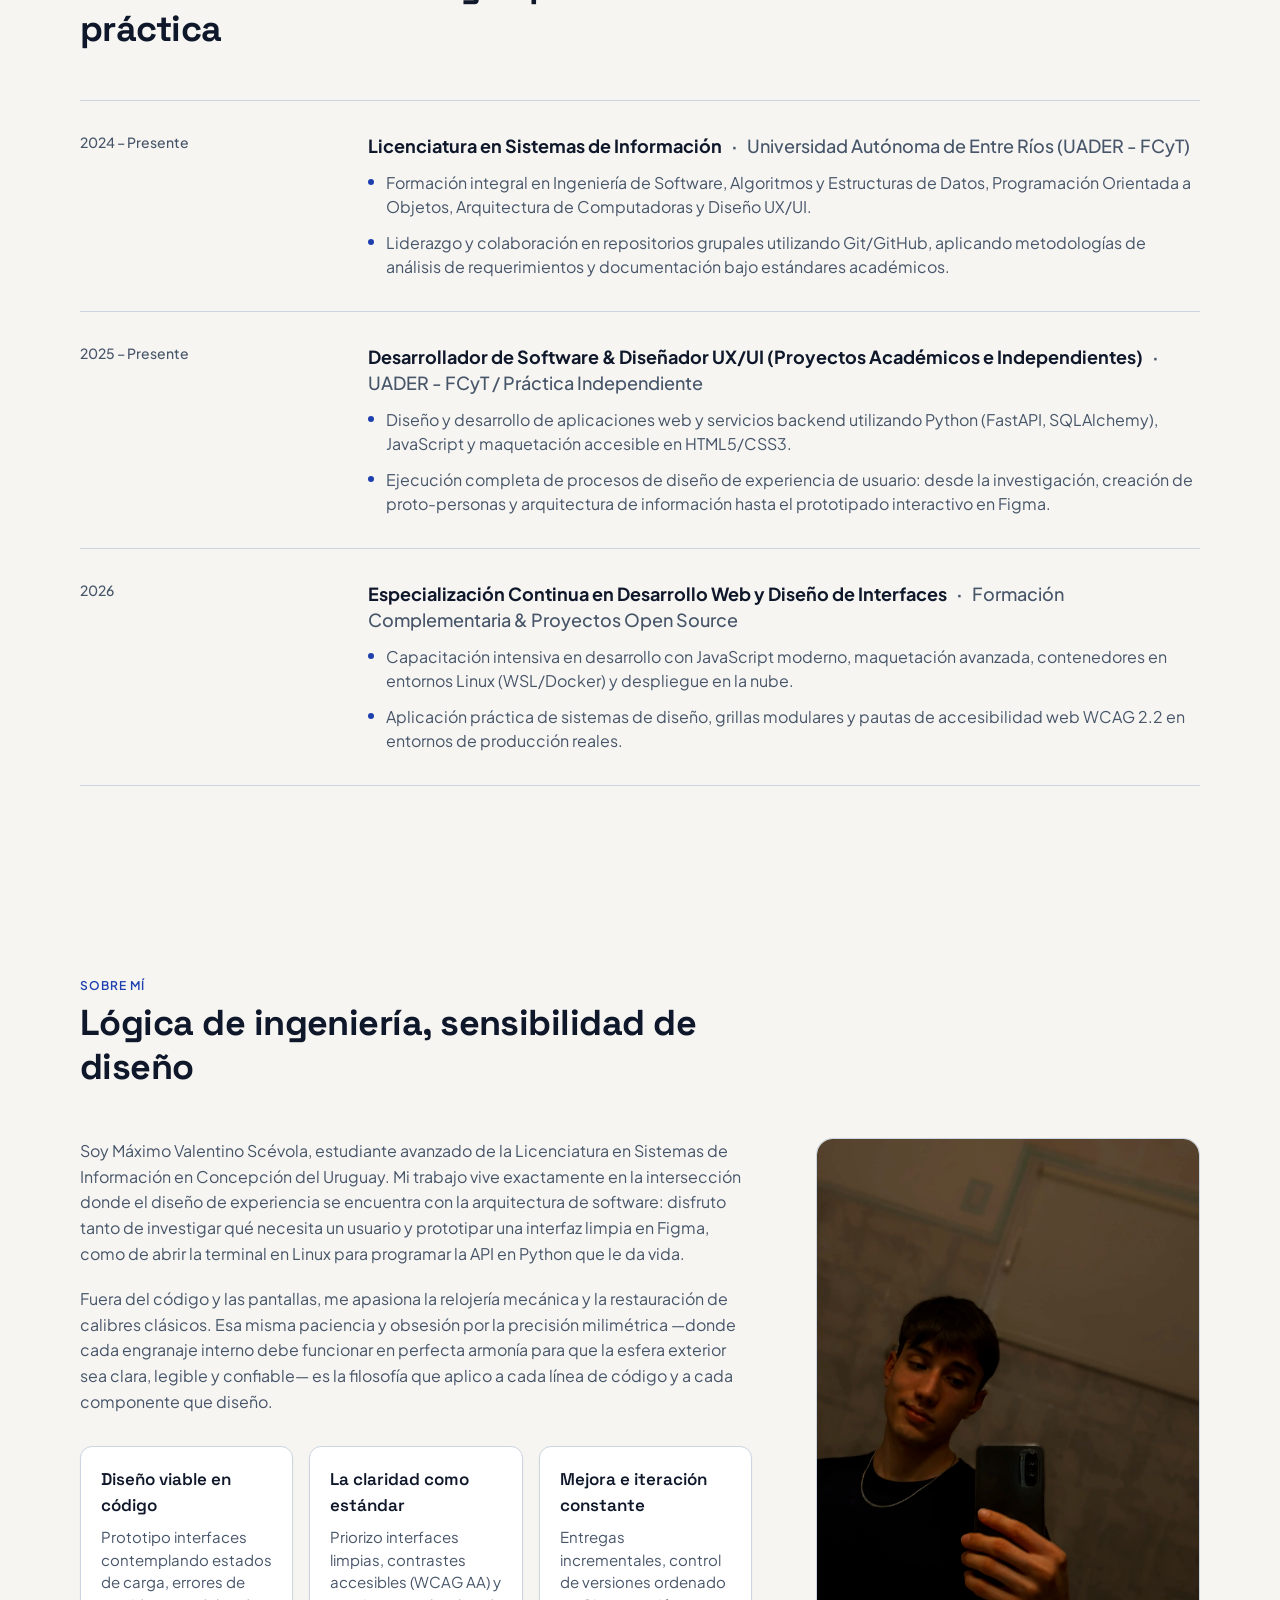
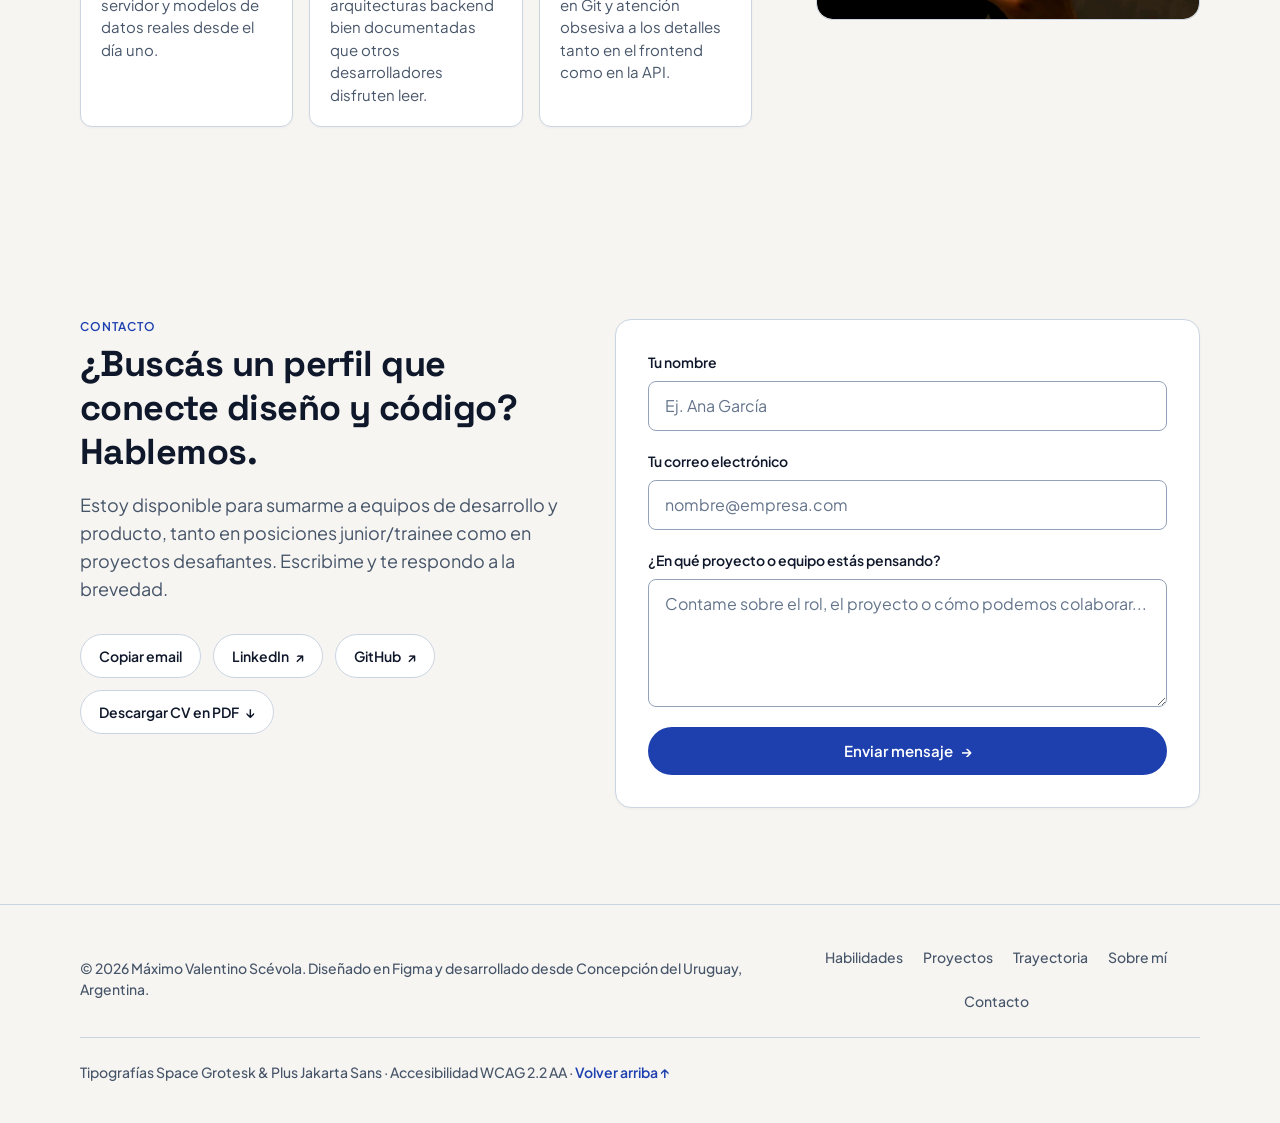
==== commit b4afcae7: "modo claro/oscuro con persistencia" ====
--- a/index.html
+++ b/index.html
@@ -24,6 +24,16 @@
 
   <!-- Styles & Scripts -->
   <link rel="stylesheet" href="styles.css">
+  <script>
+    (function () {
+      try {
+        var savedTheme = localStorage.getItem('theme');
+        if (savedTheme === 'dark' || savedTheme === 'light') {
+          document.documentElement.setAttribute('data-theme', savedTheme);
+        }
+      } catch (e) {}
+    })();
+  </script>
   <script src="main.js" defer></script>
 </head>
 <body>
@@ -54,6 +64,30 @@
           </svg>
           <span>GitHub</span>
         </a>
+        <button
+          type="button"
+          id="theme-toggle"
+          class="theme-toggle-btn"
+          aria-label="Cambiar entre modo claro y oscuro"
+          aria-pressed="false"
+        >
+          <!-- Ícono Sol (se muestra cuando el tema activo es oscuro) -->
+          <svg class="icon-sun" width="20" height="20" viewBox="0 0 24 24" fill="none" stroke="currentColor" stroke-width="2" stroke-linecap="round" stroke-linejoin="round" aria-hidden="true">
+            <circle cx="12" cy="12" r="5"></circle>
+            <line x1="12" y1="1" x2="12" y2="3"></line>
+            <line x1="12" y1="21" x2="12" y2="23"></line>
+            <line x1="4.22" y1="4.22" x2="5.64" y2="5.64"></line>
+            <line x1="18.36" y1="18.36" x2="19.78" y2="19.78"></line>
+            <line x1="1" y1="12" x2="3" y2="12"></line>
+            <line x1="21" y1="12" x2="23" y2="12"></line>
+            <line x1="4.22" y1="19.78" x2="5.64" y2="18.36"></line>
+            <line x1="18.36" y1="5.64" x2="19.78" y2="4.22"></line>
+          </svg>
+          <!-- Ícono Luna (se muestra cuando el tema activo es claro) -->
+          <svg class="icon-moon" width="20" height="20" viewBox="0 0 24 24" fill="none" stroke="currentColor" stroke-width="2" stroke-linecap="round" stroke-linejoin="round" aria-hidden="true">
+            <path d="M21 12.79A9 9 0 1 1 11.21 3 7 7 0 0 0 21 12.79z"></path>
+          </svg>
+        </button>
         <a href="#contact" class="btn btn-primary btn-sm">Hablemos</a>
         <button
           type="button"
--- a/styles.css
+++ b/styles.css
@@ -14,6 +14,8 @@
   --accent-primary: #1E40AF;
   --accent-hover: #1E3A8A;
   --accent-active: #172554;
+  --accent-link: #1E40AF;
+  --accent-link-hover: #1E3A8A;
 
   --badge-bg: #ECFDF5;
   --badge-border: #6EE7B7;
@@ -31,6 +33,7 @@
 
   /* Superficie translúcida del Header */
   --header-bg: rgba(246, 245, 242, 0.88);
+  color-scheme: light;
 
   /* Typography Families */
   --font-heading: 'Space Grotesk', sans-serif;
@@ -62,38 +65,41 @@
   --duration-normal: 250ms;
 }
 
-/* BONUS: Soporte Dark Mode ("Esfera Azul Noche Pizarra" — Sin negro puro #0a0a0a) */
+/* BONUS: Soporte Dark Mode ("Azul Pizarra Horológico" #0B1120 — Contraste WCAG 2.2 AA/AAA >= 4.5:1) */
 @media (prefers-color-scheme: dark) {
   :root:not([data-theme="light"]) {
     --bg-primary: #0B1120;
     --bg-surface: #1E293B;
     --bg-subtle: #0F172A;
 
-    --text-primary: #F8FAFC;
-    --text-secondary: #CBD5E1;
-    --text-placeholder: #94A3B8;
-
-    --accent-primary: #3B82F6;
-    --accent-hover: #60A5FA;
-    --accent-active: #2563EB;
-
-    --badge-bg: rgba(6, 95, 70, 0.35);
+    --text-primary: #F8FAFC;      /* 17.4:1 sobre #0B1120 | 13.0:1 sobre #1E293B (AAA) */
+    --text-secondary: #CBD5E1;    /* 12.1:1 sobre #0B1120 |  9.0:1 sobre #1E293B (AAA) */
+    --text-placeholder: #94A3B8;  /*  5.2:1 sobre #1E293B (AA) */
+
+    --accent-primary: #2563EB;    /*  5.17:1 con texto #FFFFFF en botones (AA) */
+    --accent-hover: #1D4ED8;      /*  6.70:1 con texto #FFFFFF en botones (AA) */
+    --accent-active: #1E40AF;     /*  8.36:1 con texto #FFFFFF en botones (AAA) */
+    --accent-link: #60A5FA;       /*  7.50:1 sobre #0B1120 | 5.60:1 sobre #1E293B (AA) */
+    --accent-link-hover: #93C5FD; /* 10.40:1 sobre #0B1120 | 7.80:1 sobre #1E293B (AAA) */
+
+    --badge-bg: #064E3B;
     --badge-border: #10B981;
-    --badge-text: #A7F3D0;
+    --badge-text: #D1FAE5;        /*  8.95:1 sobre #064E3B (AAA) */
 
     --border-subtle: #334155;
-    --border-input: #475569;
+    --border-input: #64748B;      /*  3.15:1 sobre #1E293B (Cumple WCAG 1.4.11 Non-text) */
 
     --focus-ring: #60A5FA;
-    --focus-shadow: rgba(59, 130, 246, 0.25);
-    --focus-shadow-primary: rgba(96, 165, 250, 0.35);
-
-    --status-success: #22C55E;
-    --status-error: #F87171;
+    --focus-shadow: rgba(96, 165, 250, 0.3);
+    --focus-shadow-primary: rgba(147, 197, 253, 0.4);
+
+    --status-success: #4ADE80;
+    --status-error: #FCA5A5;      /*  7.10:1 sobre #1E293B (AAA) */
 
     --header-bg: rgba(11, 17, 32, 0.88);
     --shadow-card: 0px 2px 6px rgba(2, 6, 23, 0.35);
     --shadow-card-hover: 0px 16px 32px -4px rgba(2, 6, 23, 0.55);
+    color-scheme: dark;
   }
 }
 
@@ -106,27 +112,30 @@
   --text-secondary: #CBD5E1;
   --text-placeholder: #94A3B8;
 
-  --accent-primary: #3B82F6;
-  --accent-hover: #60A5FA;
-  --accent-active: #2563EB;
-
-  --badge-bg: rgba(6, 95, 70, 0.35);
+  --accent-primary: #2563EB;
+  --accent-hover: #1D4ED8;
+  --accent-active: #1E40AF;
+  --accent-link: #60A5FA;
+  --accent-link-hover: #93C5FD;
+
+  --badge-bg: #064E3B;
   --badge-border: #10B981;
-  --badge-text: #A7F3D0;
+  --badge-text: #D1FAE5;
 
   --border-subtle: #334155;
-  --border-input: #475569;
+  --border-input: #64748B;
 
   --focus-ring: #60A5FA;
-  --focus-shadow: rgba(59, 130, 246, 0.25);
-  --focus-shadow-primary: rgba(96, 165, 250, 0.35);
-
-  --status-success: #22C55E;
-  --status-error: #F87171;
+  --focus-shadow: rgba(96, 165, 250, 0.3);
+  --focus-shadow-primary: rgba(147, 197, 253, 0.4);
+
+  --status-success: #4ADE80;
+  --status-error: #FCA5A5;
 
   --header-bg: rgba(11, 17, 32, 0.88);
   --shadow-card: 0px 2px 6px rgba(2, 6, 23, 0.35);
   --shadow-card-hover: 0px 16px 32px -4px rgba(2, 6, 23, 0.55);
+  color-scheme: dark;
 }
 
 /* ==========================================================================
@@ -248,7 +257,7 @@
   line-height: 1.33;
   letter-spacing: 0.08em;
   text-transform: uppercase;
-  color: var(--accent-primary);
+  color: var(--accent-link);
   margin-bottom: var(--space-1);
 }
 
@@ -501,7 +510,7 @@
 
 .nav-link:hover,
 .nav-link[aria-current="page"] {
-  color: var(--accent-primary);
+  color: var(--accent-link);
 }
 
 .header-actions {
@@ -528,6 +537,63 @@
 .header-github-link:hover {
   color: var(--text-primary);
   background-color: var(--bg-subtle);
+}
+
+.theme-toggle-btn {
+  display: inline-flex;
+  align-items: center;
+  justify-content: center;
+  min-width: 44px;
+  min-height: 44px;
+  width: 44px;
+  height: 44px;
+  background-color: var(--bg-surface);
+  border: 1px solid var(--border-subtle);
+  border-radius: var(--radius-pill);
+  color: var(--text-primary);
+  cursor: pointer;
+  transition:
+    background-color var(--duration-fast) var(--ease-out),
+    border-color var(--duration-fast) var(--ease-out),
+    color var(--duration-fast) var(--ease-out);
+}
+
+.theme-toggle-btn:hover {
+  background-color: var(--bg-subtle);
+  border-color: var(--accent-link);
+  color: var(--accent-link);
+}
+
+.theme-toggle-btn:focus-visible {
+  outline: 2px solid var(--focus-ring);
+  outline-offset: 2px;
+  box-shadow: 0 0 0 3px var(--focus-shadow);
+}
+
+/* Visibilidad de íconos Sol/Luna según tema activo */
+.theme-toggle-btn .icon-sun {
+  display: none;
+}
+
+.theme-toggle-btn .icon-moon {
+  display: block;
+}
+
+@media (prefers-color-scheme: dark) {
+  :root:not([data-theme="light"]) .theme-toggle-btn .icon-sun {
+    display: block;
+  }
+  :root:not([data-theme="light"]) .theme-toggle-btn .icon-moon {
+    display: none;
+  }
+}
+
+[data-theme="dark"] .theme-toggle-btn .icon-sun {
+  display: block;
+}
+
+[data-theme="dark"] .theme-toggle-btn .icon-moon {
+  display: none;
 }
 
 .header-actions > .btn {
@@ -922,7 +988,7 @@
   background: none;
   border: none;
   padding: 6px 0;
-  color: var(--accent-primary);
+  color: var(--accent-link);
   font-family: var(--font-body);
   font-size: 0.9375rem;
   font-weight: 600;
@@ -931,7 +997,7 @@
 }
 
 .project-action-link:hover {
-  color: var(--accent-hover);
+  color: var(--accent-link-hover);
   text-decoration: underline;
   text-underline-offset: 4px;
 }
@@ -1173,8 +1239,8 @@
 
 .contact-link:hover {
   background-color: var(--bg-subtle);
-  border-color: var(--accent-primary);
-  color: var(--accent-primary);
+  border-color: var(--accent-link);
+  color: var(--accent-link);
 }
 
 .contact-link:focus-visible {
@@ -1240,6 +1306,28 @@
   border-color: var(--status-error);
 }
 
+.form-error {
+  font-size: 0.8125rem;
+  font-weight: 500;
+  color: var(--status-error);
+  line-height: 1.4;
+}
+
+.form-status {
+  padding: 12px 16px;
+  border-radius: var(--radius-input);
+  background-color: var(--badge-bg);
+  border: 1px solid var(--badge-border);
+  color: var(--badge-text);
+  font-size: 0.9375rem;
+  font-weight: 600;
+  line-height: 1.45;
+}
+
+.form-status[hidden] {
+  display: none;
+}
+
 .form-textarea {
   min-height: 128px;
   resize: vertical;
@@ -1305,11 +1393,11 @@
 }
 
 .footer-nav-list a:hover {
-  color: var(--accent-primary);
+  color: var(--accent-link);
 }
 
 .back-to-top {
-  color: var(--accent-primary);
+  color: var(--accent-link);
   font-weight: 600;
 }
 
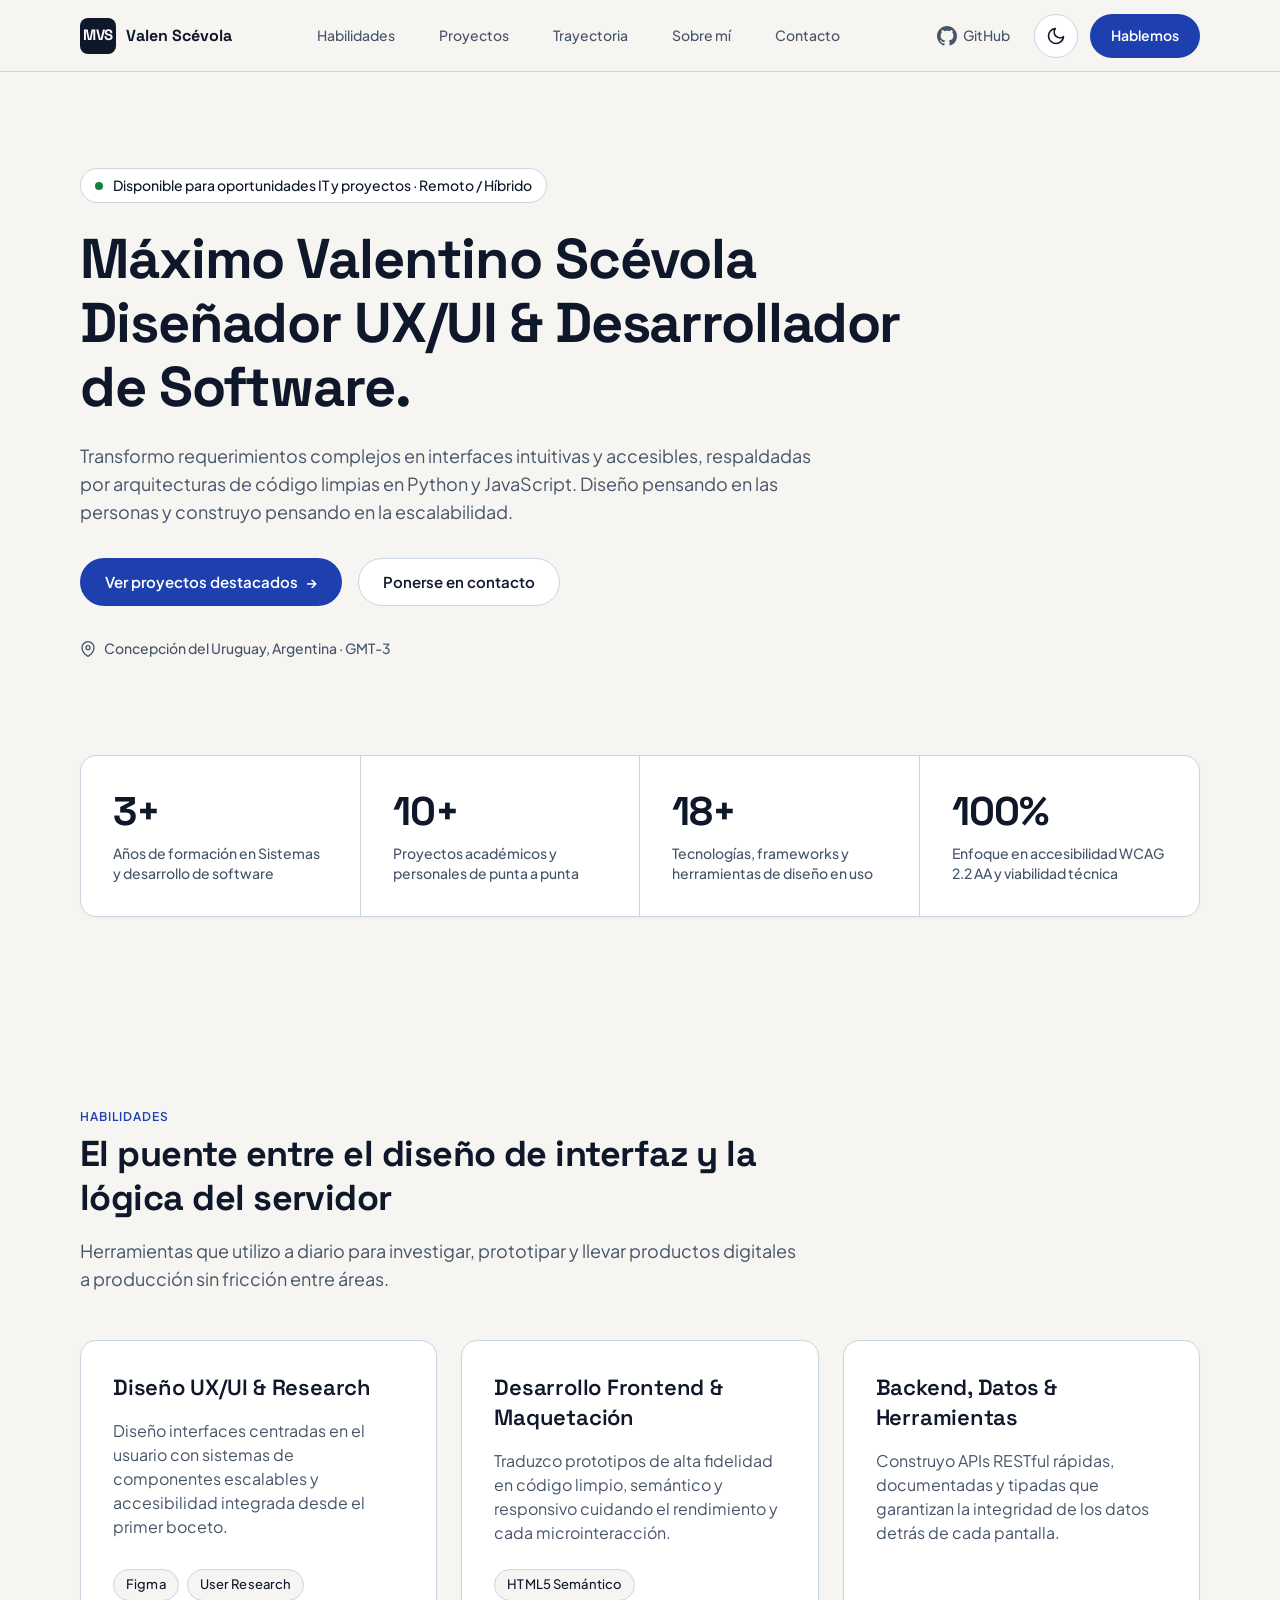
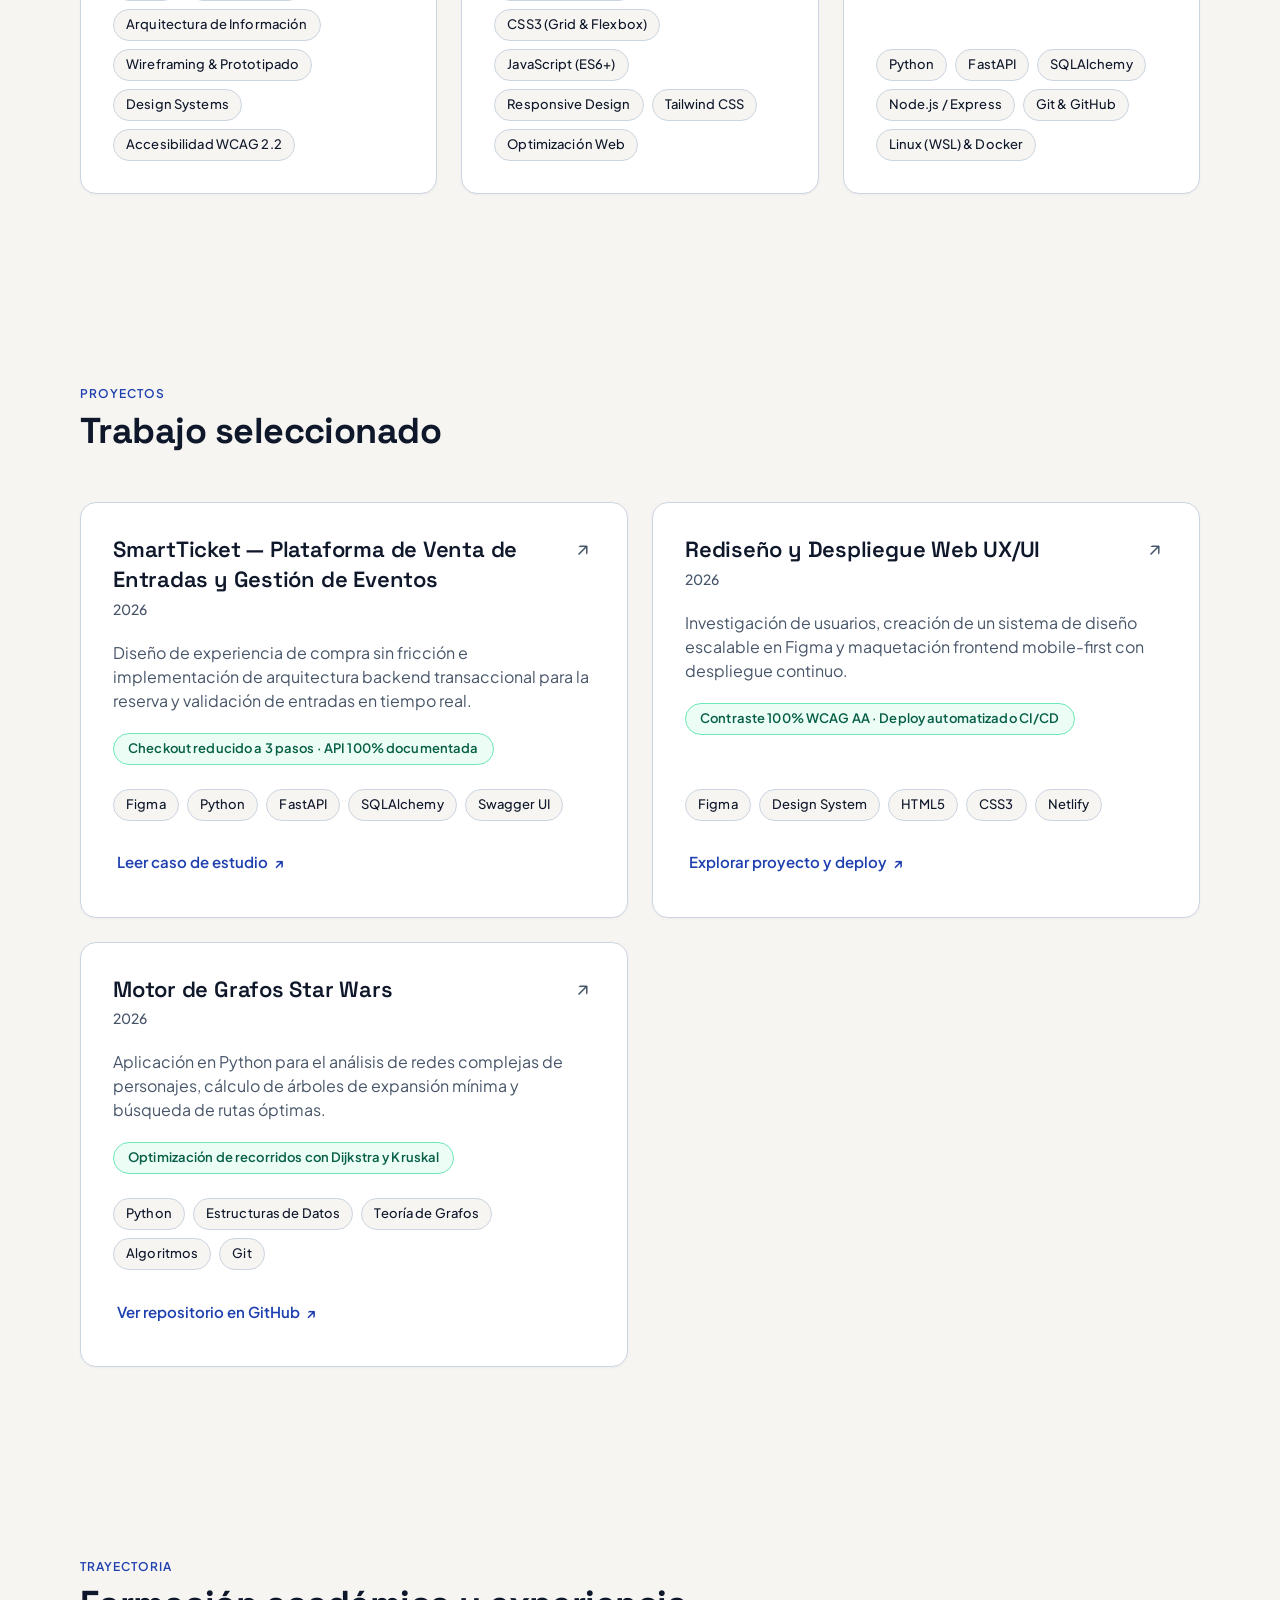
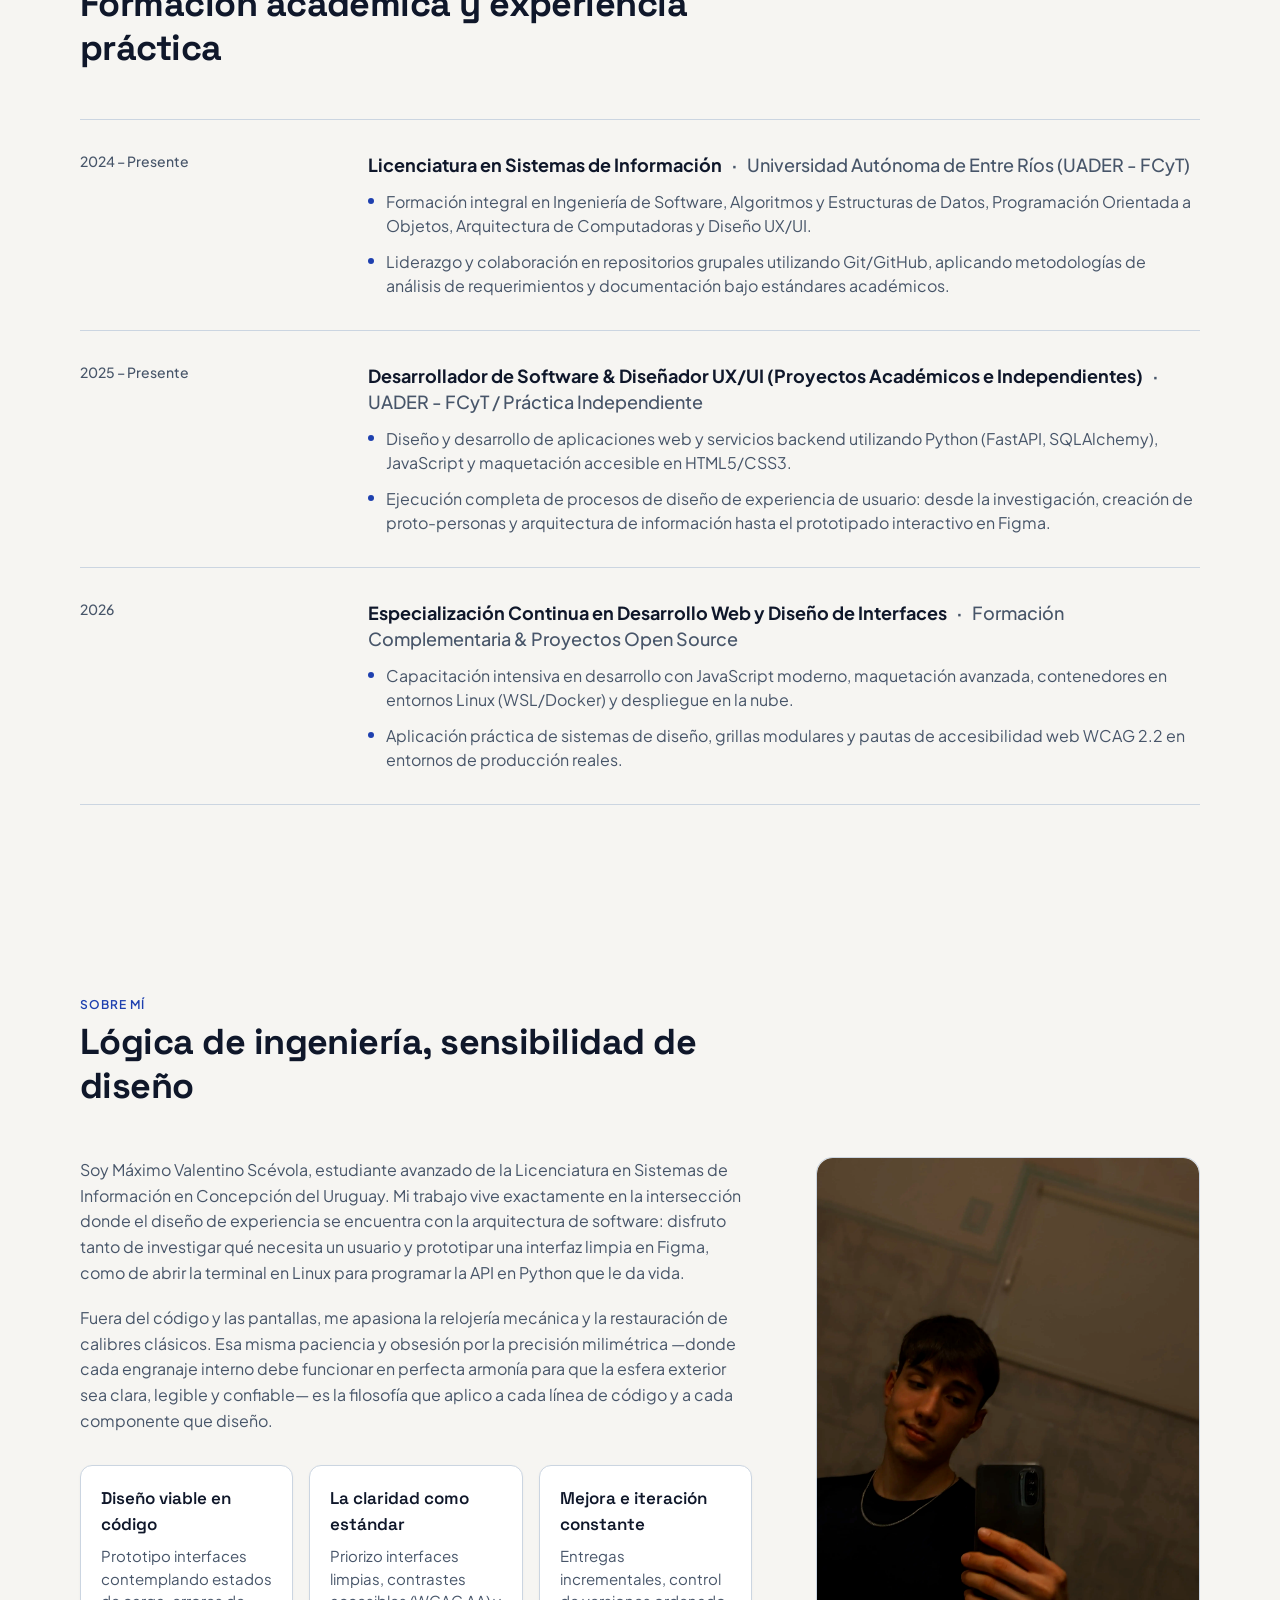
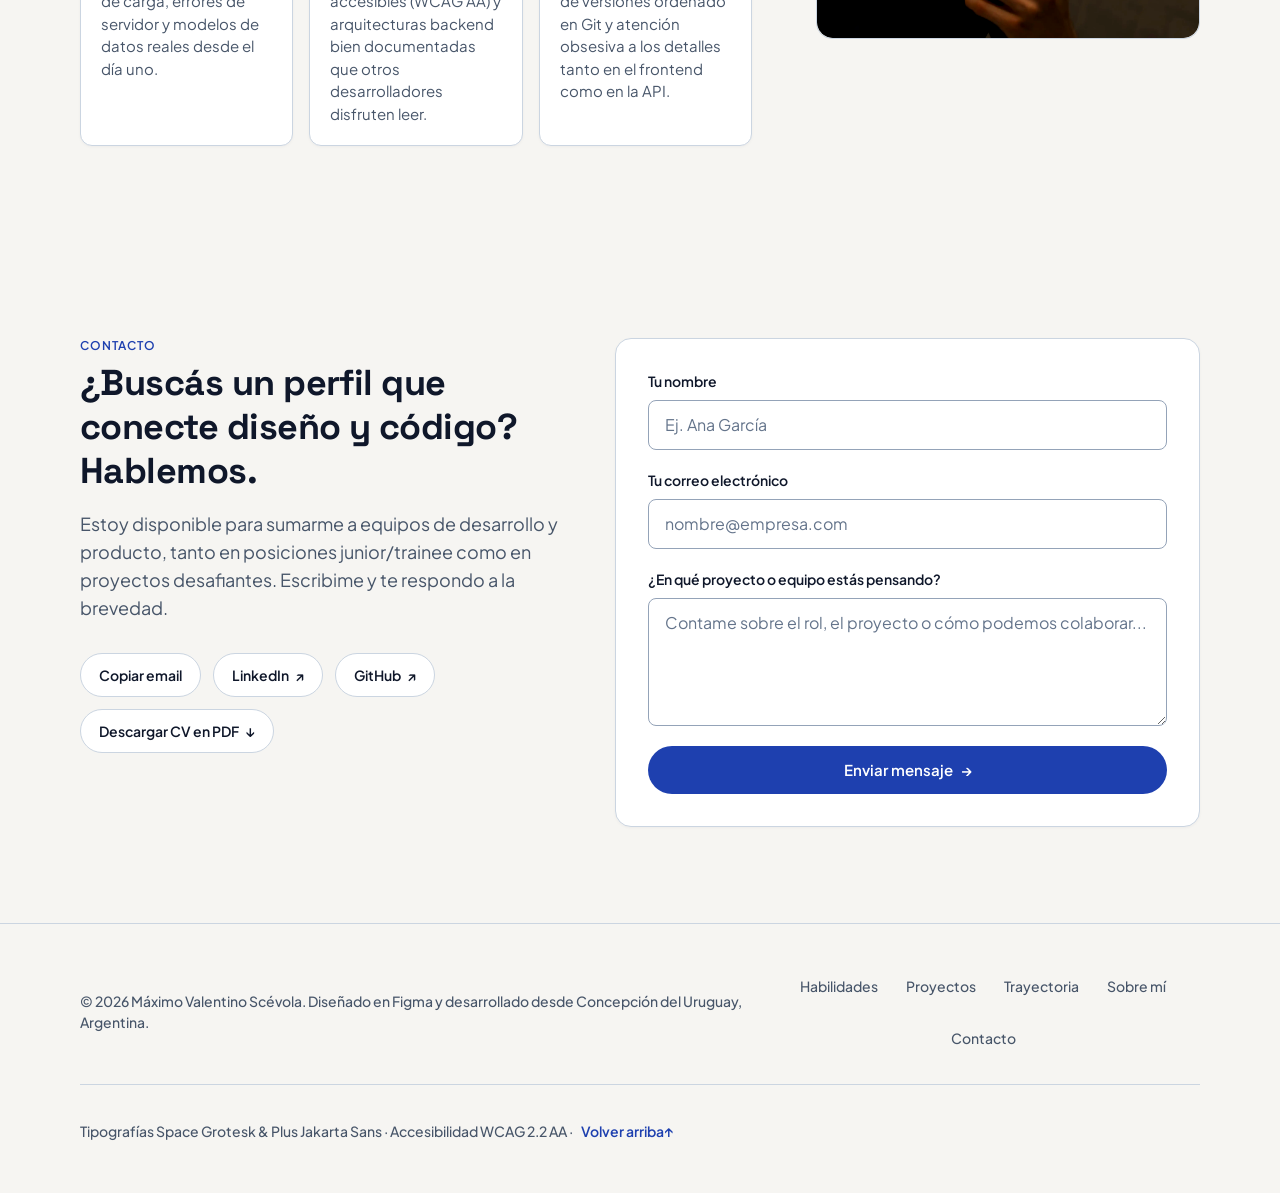
==== commit 5f90b807: "Optimización para Lighthouse" ====
--- a/index.html
+++ b/index.html
@@ -17,9 +17,10 @@
   <meta name="theme-color" content="#F6F5F2">
   <link rel="icon" href="assets/favicon.svg" type="image/svg+xml">
 
-  <!-- Google Fonts Preconnect & Stylesheet -->
+  <!-- Google Fonts Preconnect & Non-Blocking Stylesheet -->
   <link rel="preconnect" href="https://fonts.googleapis.com">
   <link rel="preconnect" href="https://fonts.gstatic.com" crossorigin>
+  <link rel="preload" as="style" href="https://fonts.googleapis.com/css2?family=Plus+Jakarta+Sans:wght@400;500;600;700&amp;family=Space+Grotesk:wght@600;700&amp;display=swap">
   <link href="https://fonts.googleapis.com/css2?family=Plus+Jakarta+Sans:wght@400;500;600;700&amp;family=Space+Grotesk:wght@600;700&amp;display=swap" rel="stylesheet">
 
   <!-- Styles & Scripts -->
@@ -459,6 +460,7 @@
               width="400"
               height="480"
               loading="lazy"
+              decoding="async"
             >
           </figure>
         </div>
--- a/styles.css
+++ b/styles.css
@@ -501,10 +501,13 @@
 }
 
 .nav-link {
+  display: inline-flex;
+  align-items: center;
+  min-height: 44px;
   font-size: 0.875rem; /* 14px */
   font-weight: 500;
   color: var(--text-secondary);
-  padding: var(--space-1) 4px;
+  padding: var(--space-1) 6px;
   transition: color var(--duration-fast) var(--ease-out);
 }
 
@@ -985,9 +988,10 @@
   display: inline-flex;
   align-items: center;
   gap: 6px;
+  min-height: 44px;
   background: none;
   border: none;
-  padding: 6px 0;
+  padding: 8px 4px;
   color: var(--accent-link);
   font-family: var(--font-body);
   font-size: 0.9375rem;
@@ -1382,10 +1386,14 @@
   display: flex;
   flex-wrap: wrap;
   justify-content: center;
-  gap: 20px;
+  gap: 8px 16px;
 }
 
 .footer-nav-list a {
+  display: inline-flex;
+  align-items: center;
+  min-height: 44px;
+  padding-inline: 6px;
   font-size: 0.875rem;
   font-weight: 500;
   color: var(--text-secondary);
@@ -1397,6 +1405,10 @@
 }
 
 .back-to-top {
+  display: inline-flex;
+  align-items: center;
+  min-height: 44px;
+  padding-inline: 6px;
   color: var(--accent-link);
   font-weight: 600;
 }
@@ -1469,8 +1481,10 @@
   display: inline-flex;
   align-items: center;
   justify-content: center;
-  width: 40px;
-  height: 40px;
+  min-width: 44px;
+  min-height: 44px;
+  width: 44px;
+  height: 44px;
   border-radius: var(--radius-pill);
   border: 1px solid var(--border-subtle);
   background-color: var(--bg-surface);
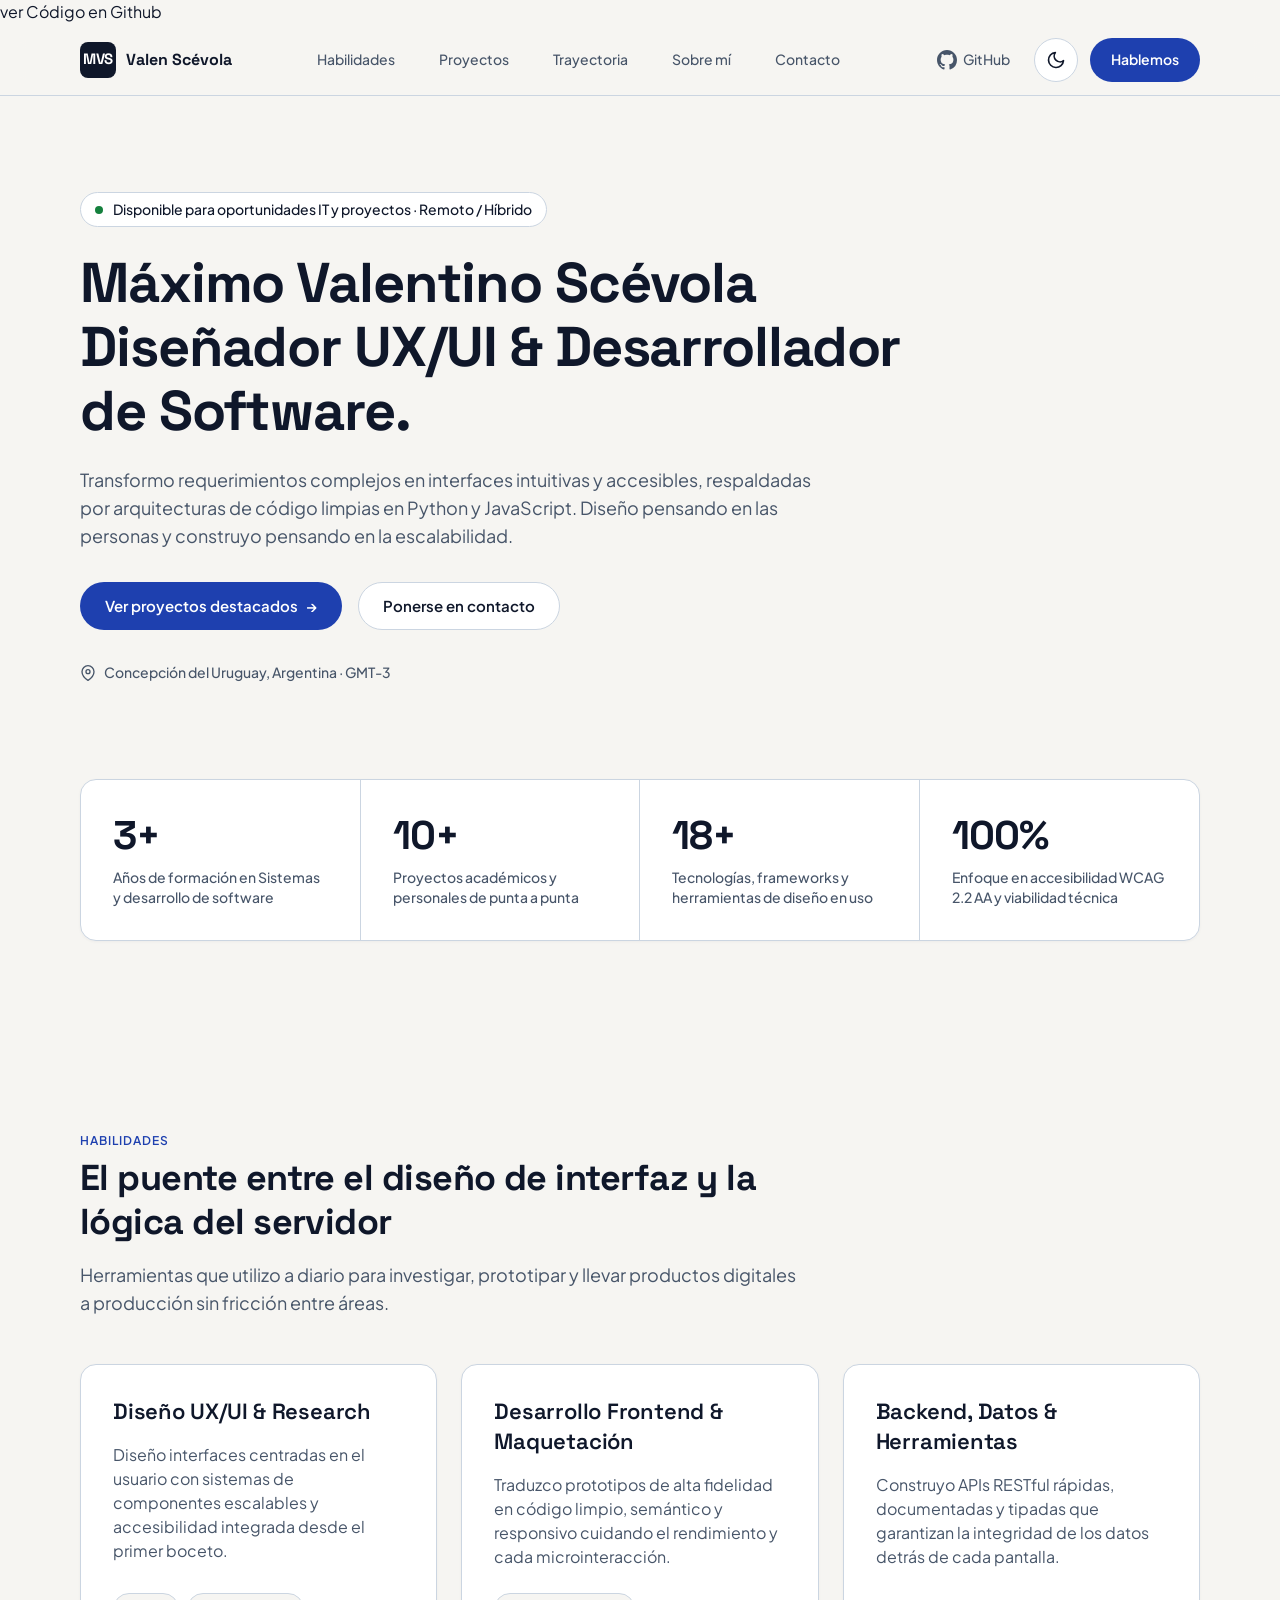
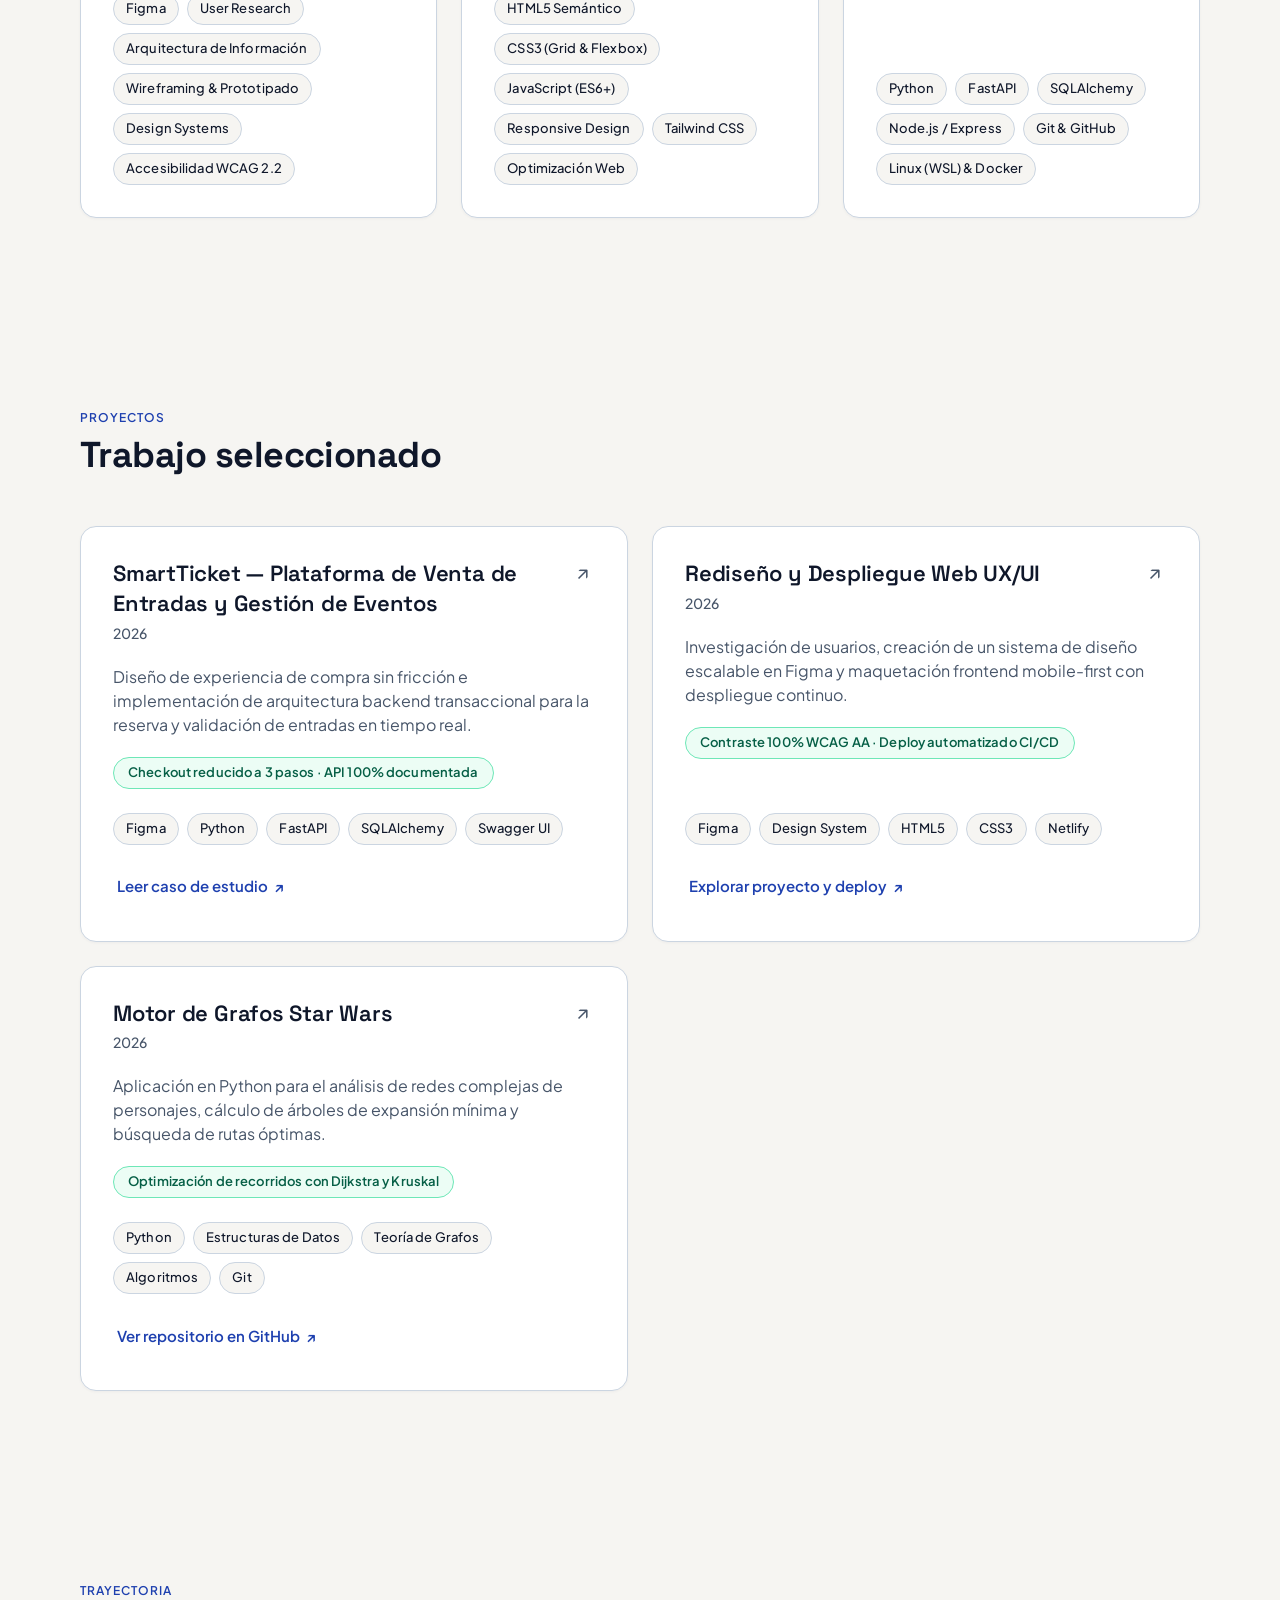
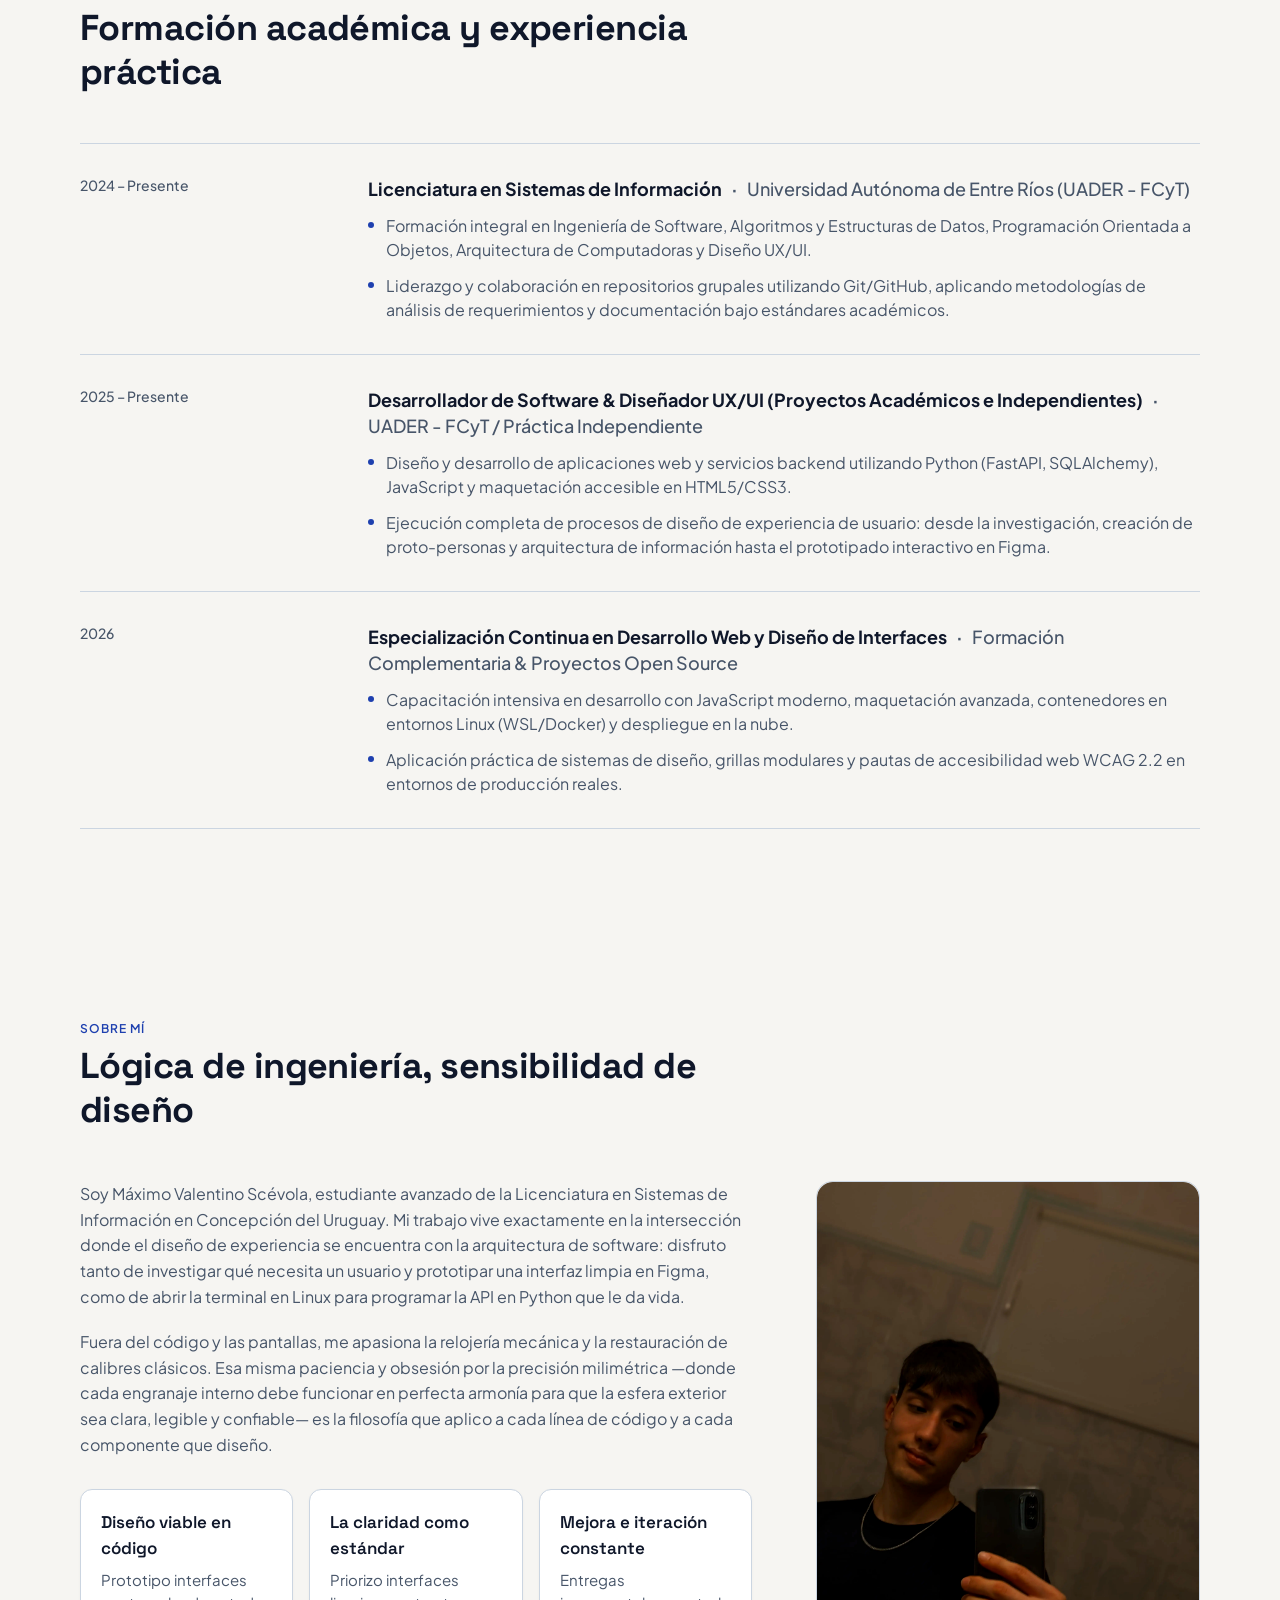
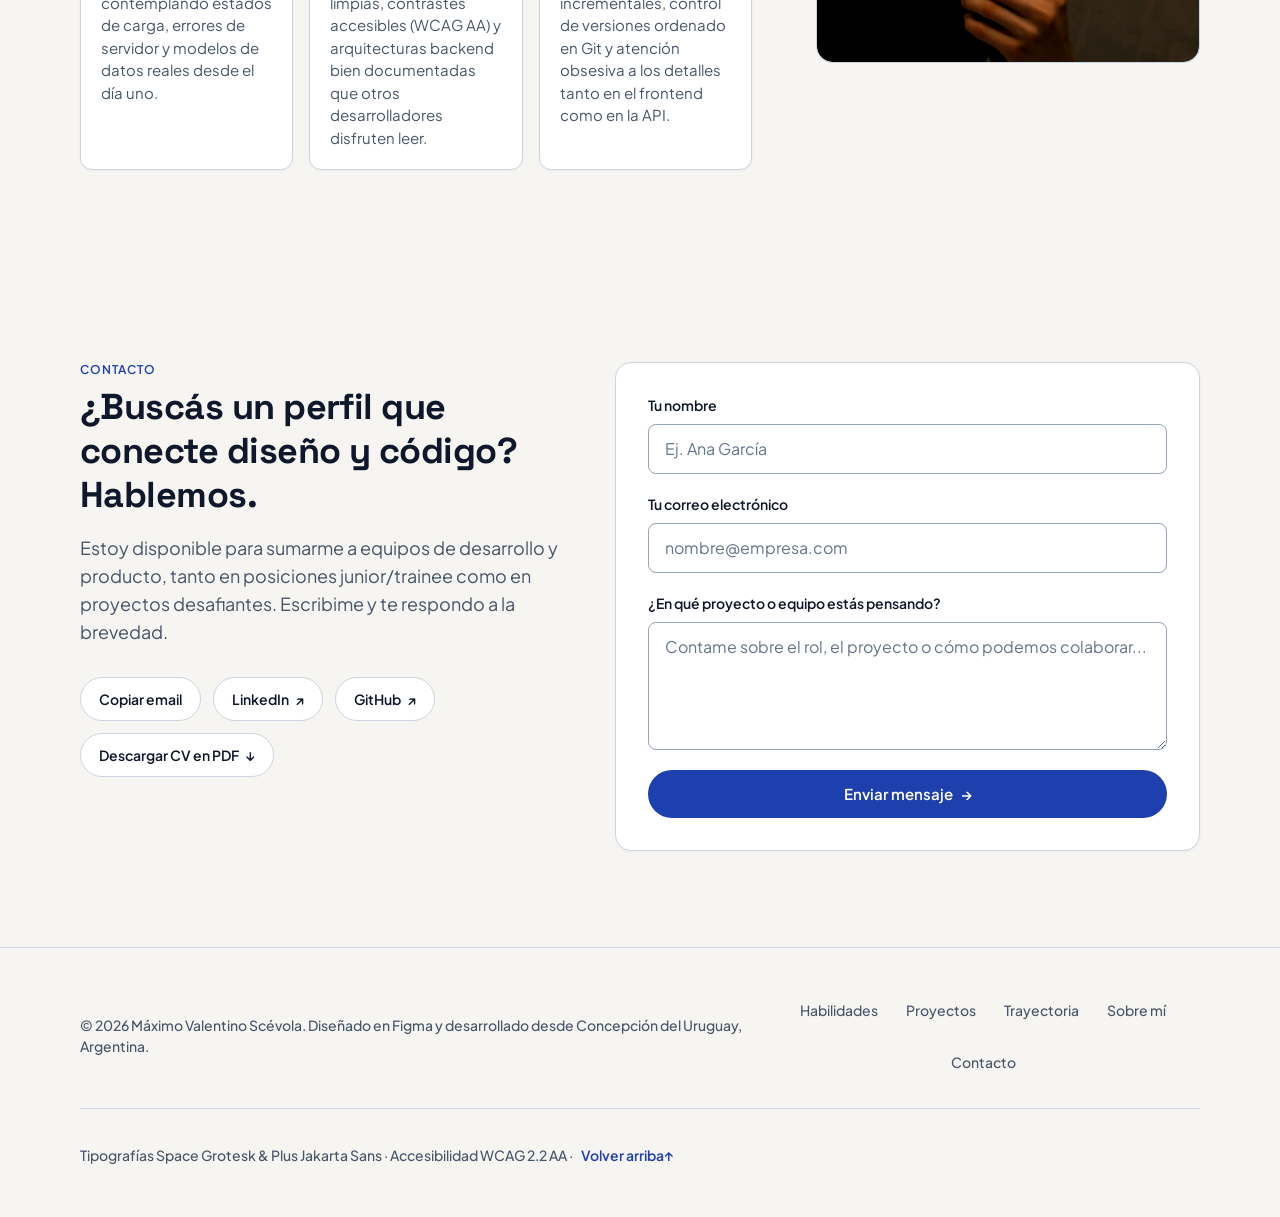
==== commit f99edf3f: "links agregados - toma1000" ====
--- a/index.html
+++ b/index.html
@@ -1,14 +1,17 @@
 <!DOCTYPE html>
 <html lang="es">
+
 <head>
   <meta charset="UTF-8">
   <meta name="viewport" content="width=device-width, initial-scale=1.0">
   <title>Máximo Valentino Scévola | Diseñador UX/UI &amp; Desarrollador de Software</title>
-  <meta name="description" content="Portfolio de Máximo Valentino Scévola (Valen). Estudiante avanzado de Lic. en Sistemas (UADER), Diseñador UX/UI y Desarrollador Backend en Python y FastAPI.">
-
+  <meta name="description"
+    content="Portfolio de Máximo Valentino Scévola (Valen). Estudiante avanzado de Lic. en Sistemas (UADER), Diseñador UX/UI y Desarrollador Backend en Python y FastAPI.">
+  ver Código en Github
   <!-- Open Graph Metadata -->
   <meta property="og:title" content="Máximo Valentino Scévola | Diseñador UX/UI &amp; Desarrollador de Software">
-  <meta property="og:description" content="Portfolio de Máximo Valentino Scévola (Valen). Estudiante avanzado de Lic. en Sistemas (UADER), Diseñador UX/UI y Desarrollador Backend en Python y FastAPI.">
+  <meta property="og:description"
+    content="Portfolio de Máximo Valentino Scévola (Valen). Estudiante avanzado de Lic. en Sistemas (UADER), Diseñador UX/UI y Desarrollador Backend en Python y FastAPI.">
   <meta property="og:type" content="website">
   <meta property="og:image" content="assets/og-preview.webp">
   <meta property="og:locale" content="es_AR">
@@ -20,8 +23,11 @@
   <!-- Google Fonts Preconnect & Non-Blocking Stylesheet -->
   <link rel="preconnect" href="https://fonts.googleapis.com">
   <link rel="preconnect" href="https://fonts.gstatic.com" crossorigin>
-  <link rel="preload" as="style" href="https://fonts.googleapis.com/css2?family=Plus+Jakarta+Sans:wght@400;500;600;700&amp;family=Space+Grotesk:wght@600;700&amp;display=swap">
-  <link href="https://fonts.googleapis.com/css2?family=Plus+Jakarta+Sans:wght@400;500;600;700&amp;family=Space+Grotesk:wght@600;700&amp;display=swap" rel="stylesheet">
+  <link rel="preload" as="style"
+    href="https://fonts.googleapis.com/css2?family=Plus+Jakarta+Sans:wght@400;500;600;700&amp;family=Space+Grotesk:wght@600;700&amp;display=swap">
+  <link
+    href="https://fonts.googleapis.com/css2?family=Plus+Jakarta+Sans:wght@400;500;600;700&amp;family=Space+Grotesk:wght@600;700&amp;display=swap"
+    rel="stylesheet">
 
   <!-- Styles & Scripts -->
   <link rel="stylesheet" href="styles.css">
@@ -32,11 +38,12 @@
         if (savedTheme === 'dark' || savedTheme === 'light') {
           document.documentElement.setAttribute('data-theme', savedTheme);
         }
-      } catch (e) {}
+      } catch (e) { }
     })();
   </script>
   <script src="main.js" defer></script>
 </head>
+
 <body>
   <a href="#main-content" class="skip-link">Saltar al contenido principal</a>
 
@@ -59,21 +66,19 @@
       </nav>
 
       <div class="header-actions">
-        <a href="https://github.com/valenscevola" target="_blank" rel="noopener noreferrer" class="header-github-link" aria-label="Perfil de GitHub de Valen Scévola (abre en una nueva pestaña)">
+        <a href="https://github.com/valenscevola" target="_blank" rel="noopener noreferrer" class="header-github-link"
+          aria-label="Perfil de GitHub de Valen Scévola (abre en una nueva pestaña)">
           <svg width="20" height="20" viewBox="0 0 24 24" fill="currentColor" aria-hidden="true">
-            <path d="M12 0C5.37 0 0 5.37 0 12c0 5.31 3.435 9.795 8.205 11.385.6.105.825-.255.825-.57 0-.285-.015-1.23-.015-2.235-3.015.555-3.795-.735-4.035-1.41-.135-.345-.72-1.41-1.23-1.695-.42-.225-1.02-.78-.015-.795.945-.015 1.62.87 1.845 1.23 1.08 1.815 2.805 1.305 3.495.99.105-.78.42-1.305.765-1.605-2.67-.3-5.46-1.335-5.46-5.925 0-1.305.465-2.385 1.23-3.225-.12-.3-.54-1.53.12-3.18 0 0 1.005-.315 3.3 1.23.96-.27 1.98-.405 3-.405s2.04.135 3 .405c2.295-1.56 3.3-1.23 3.3-1.23.66 1.65.24 2.88.12 3.18.765.84 1.23 1.905 1.23 3.225 0 4.605-2.805 5.625-5.475 5.925.435.375.81 1.095.81 2.22 0 1.605-.015 2.895-.015 3.3 0 .315.225.69.825.57A12.02 12.02 0 0024 12c0-6.63-5.37-12-12-12z"/>
+            <path
+              d="M12 0C5.37 0 0 5.37 0 12c0 5.31 3.435 9.795 8.205 11.385.6.105.825-.255.825-.57 0-.285-.015-1.23-.015-2.235-3.015.555-3.795-.735-4.035-1.41-.135-.345-.72-1.41-1.23-1.695-.42-.225-1.02-.78-.015-.795.945-.015 1.62.87 1.845 1.23 1.08 1.815 2.805 1.305 3.495.99.105-.78.42-1.305.765-1.605-2.67-.3-5.46-1.335-5.46-5.925 0-1.305.465-2.385 1.23-3.225-.12-.3-.54-1.53.12-3.18 0 0 1.005-.315 3.3 1.23.96-.27 1.98-.405 3-.405s2.04.135 3 .405c2.295-1.56 3.3-1.23 3.3-1.23.66 1.65.24 2.88.12 3.18.765.84 1.23 1.905 1.23 3.225 0 4.605-2.805 5.625-5.475 5.925.435.375.81 1.095.81 2.22 0 1.605-.015 2.895-.015 3.3 0 .315.225.69.825.57A12.02 12.02 0 0024 12c0-6.63-5.37-12-12-12z" />
           </svg>
           <span>GitHub</span>
         </a>
-        <button
-          type="button"
-          id="theme-toggle"
-          class="theme-toggle-btn"
-          aria-label="Cambiar entre modo claro y oscuro"
-          aria-pressed="false"
-        >
+        <button type="button" id="theme-toggle" class="theme-toggle-btn" aria-label="Cambiar entre modo claro y oscuro"
+          aria-pressed="false">
           <!-- Ícono Sol (se muestra cuando el tema activo es oscuro) -->
-          <svg class="icon-sun" width="20" height="20" viewBox="0 0 24 24" fill="none" stroke="currentColor" stroke-width="2" stroke-linecap="round" stroke-linejoin="round" aria-hidden="true">
+          <svg class="icon-sun" width="20" height="20" viewBox="0 0 24 24" fill="none" stroke="currentColor"
+            stroke-width="2" stroke-linecap="round" stroke-linejoin="round" aria-hidden="true">
             <circle cx="12" cy="12" r="5"></circle>
             <line x1="12" y1="1" x2="12" y2="3"></line>
             <line x1="12" y1="21" x2="12" y2="23"></line>
@@ -85,19 +90,16 @@
             <line x1="18.36" y1="5.64" x2="19.78" y2="4.22"></line>
           </svg>
           <!-- Ícono Luna (se muestra cuando el tema activo es claro) -->
-          <svg class="icon-moon" width="20" height="20" viewBox="0 0 24 24" fill="none" stroke="currentColor" stroke-width="2" stroke-linecap="round" stroke-linejoin="round" aria-hidden="true">
+          <svg class="icon-moon" width="20" height="20" viewBox="0 0 24 24" fill="none" stroke="currentColor"
+            stroke-width="2" stroke-linecap="round" stroke-linejoin="round" aria-hidden="true">
             <path d="M21 12.79A9 9 0 1 1 11.21 3 7 7 0 0 0 21 12.79z"></path>
           </svg>
         </button>
         <a href="#contact" class="btn btn-primary btn-sm">Hablemos</a>
-        <button
-          type="button"
-          class="mobile-menu-toggle"
-          aria-expanded="false"
-          aria-controls="mobile-menu"
-          aria-label="Abrir menú de navegación"
-        >
-          <svg class="icon-menu" width="24" height="24" viewBox="0 0 24 24" fill="none" stroke="currentColor" stroke-width="2" stroke-linecap="round" aria-hidden="true">
+        <button type="button" class="mobile-menu-toggle" aria-expanded="false" aria-controls="mobile-menu"
+          aria-label="Abrir menú de navegación">
+          <svg class="icon-menu" width="24" height="24" viewBox="0 0 24 24" fill="none" stroke="currentColor"
+            stroke-width="2" stroke-linecap="round" aria-hidden="true">
             <line x1="3" y1="6" x2="21" y2="6"></line>
             <line x1="3" y1="12" x2="21" y2="12"></line>
             <line x1="3" y1="18" x2="21" y2="18"></line>
@@ -139,7 +141,9 @@
           </h1>
 
           <p class="hero-description">
-            Transformo requerimientos complejos en interfaces intuitivas y accesibles, respaldadas por arquitecturas de código limpias en Python y JavaScript. Diseño pensando en las personas y construyo pensando en la escalabilidad.
+            Transformo requerimientos complejos en interfaces intuitivas y accesibles, respaldadas por arquitecturas de
+            código limpias en Python y JavaScript. Diseño pensando en las personas y construyo pensando en la
+            escalabilidad.
           </p>
 
           <div class="hero-actions">
@@ -151,7 +155,8 @@
           </div>
 
           <p class="hero-location">
-            <svg width="16" height="16" viewBox="0 0 24 24" fill="none" stroke="currentColor" stroke-width="2" stroke-linecap="round" stroke-linejoin="round" aria-hidden="true">
+            <svg width="16" height="16" viewBox="0 0 24 24" fill="none" stroke="currentColor" stroke-width="2"
+              stroke-linecap="round" stroke-linejoin="round" aria-hidden="true">
               <path d="M21 10c0 7-9 13-9 13s-9-6-9-13a9 9 0 0 1 18 0z"></path>
               <circle cx="12" cy="10" r="3"></circle>
             </svg>
@@ -191,14 +196,16 @@
         <header class="section-header">
           <p class="overline">HABILIDADES</p>
           <h2 class="section-title">El puente entre el diseño de interfaz y la lógica del servidor</h2>
-          <p class="section-subtitle">Herramientas que utilizo a diario para investigar, prototipar y llevar productos digitales a producción sin fricción entre áreas.</p>
+          <p class="section-subtitle">Herramientas que utilizo a diario para investigar, prototipar y llevar productos
+            digitales a producción sin fricción entre áreas.</p>
         </header>
 
         <div class="skills-grid">
           <!-- Categoría 1 -->
           <article class="skill-card">
             <h3 class="card-title">Diseño UX/UI &amp; Research</h3>
-            <p class="card-description">Diseño interfaces centradas en el usuario con sistemas de componentes escalables y accesibilidad integrada desde el primer boceto.</p>
+            <p class="card-description">Diseño interfaces centradas en el usuario con sistemas de componentes escalables
+              y accesibilidad integrada desde el primer boceto.</p>
             <ul class="tag-list" aria-label="Tecnologías de Diseño UX/UI y Research">
               <li class="tag-tech">Figma</li>
               <li class="tag-tech">User Research</li>
@@ -212,7 +219,8 @@
           <!-- Categoría 2 -->
           <article class="skill-card">
             <h3 class="card-title">Desarrollo Frontend &amp; Maquetación</h3>
-            <p class="card-description">Traduzco prototipos de alta fidelidad en código limpio, semántico y responsivo cuidando el rendimiento y cada microinteracción.</p>
+            <p class="card-description">Traduzco prototipos de alta fidelidad en código limpio, semántico y responsivo
+              cuidando el rendimiento y cada microinteracción.</p>
             <ul class="tag-list" aria-label="Tecnologías de Desarrollo Frontend y Maquetación">
               <li class="tag-tech">HTML5 Semántico</li>
               <li class="tag-tech">CSS3 (Grid &amp; Flexbox)</li>
@@ -226,7 +234,8 @@
           <!-- Categoría 3 -->
           <article class="skill-card">
             <h3 class="card-title">Backend, Datos &amp; Herramientas</h3>
-            <p class="card-description">Construyo APIs RESTful rápidas, documentadas y tipadas que garantizan la integridad de los datos detrás de cada pantalla.</p>
+            <p class="card-description">Construyo APIs RESTful rápidas, documentadas y tipadas que garantizan la
+              integridad de los datos detrás de cada pantalla.</p>
             <ul class="tag-list" aria-label="Tecnologías de Backend, Datos y Herramientas">
               <li class="tag-tech">Python</li>
               <li class="tag-tech">FastAPI</li>
@@ -259,7 +268,8 @@
                 </div>
                 <span class="project-arrow" aria-hidden="true">↗</span>
               </div>
-              <p class="card-description">Diseño de experiencia de compra sin fricción e implementación de arquitectura backend transaccional para la reserva y validación de entradas en tiempo real.</p>
+              <p class="card-description">Diseño de experiencia de compra sin fricción e implementación de arquitectura
+                backend transaccional para la reserva y validación de entradas en tiempo real.</p>
               <p class="badge-impact">Checkout reducido a 3 pasos · API 100% documentada</p>
               <div class="project-footer">
                 <ul class="tag-list" aria-label="Tecnologías utilizadas en SmartTicket">
@@ -269,13 +279,8 @@
                   <li class="tag-tech">SQLAlchemy</li>
                   <li class="tag-tech">Swagger UI</li>
                 </ul>
-                <button
-                  type="button"
-                  id="open-case-study"
-                  class="project-action-link"
-                  aria-haspopup="dialog"
-                  aria-controls="case-study-modal"
-                >
+                <button type="button" id="open-case-study" class="project-action-link" aria-haspopup="dialog"
+                  aria-controls="case-study-modal">
                   <span>Leer caso de estudio</span>
                   <span aria-hidden="true">↗</span>
                 </button>
@@ -293,7 +298,8 @@
                 </div>
                 <span class="project-arrow" aria-hidden="true">↗</span>
               </div>
-              <p class="card-description">Investigación de usuarios, creación de un sistema de diseño escalable en Figma y maquetación frontend mobile-first con despliegue continuo.</p>
+              <p class="card-description">Investigación de usuarios, creación de un sistema de diseño escalable en Figma
+                y maquetación frontend mobile-first con despliegue continuo.</p>
               <p class="badge-impact">Contraste 100% WCAG AA · Deploy automatizado CI/CD</p>
               <div class="project-footer">
                 <ul class="tag-list" aria-label="Tecnologías utilizadas en Rediseño y Despliegue Web UX/UI">
@@ -303,12 +309,8 @@
                   <li class="tag-tech">CSS3</li>
                   <li class="tag-tech">Netlify</li>
                 </ul>
-                <a
-                  href="https://github.com/valenscevola"
-                  target="_blank"
-                  rel="noopener noreferrer"
-                  class="project-action-link"
-                >
+                <a href="https://github.com/valenscevola" target="_blank" rel="noopener noreferrer"
+                  class="project-action-link">
                   <span>Explorar proyecto y deploy</span>
                   <span aria-hidden="true">↗</span>
                 </a>
@@ -326,7 +328,8 @@
                 </div>
                 <span class="project-arrow" aria-hidden="true">↗</span>
               </div>
-              <p class="card-description">Aplicación en Python para el análisis de redes complejas de personajes, cálculo de árboles de expansión mínima y búsqueda de rutas óptimas.</p>
+              <p class="card-description">Aplicación en Python para el análisis de redes complejas de personajes,
+                cálculo de árboles de expansión mínima y búsqueda de rutas óptimas.</p>
               <p class="badge-impact">Optimización de recorridos con Dijkstra y Kruskal</p>
               <div class="project-footer">
                 <ul class="tag-list" aria-label="Tecnologías utilizadas en Motor de Grafos Star Wars">
@@ -336,12 +339,8 @@
                   <li class="tag-tech">Algoritmos</li>
                   <li class="tag-tech">Git</li>
                 </ul>
-                <a
-                  href="https://github.com/valenscevola"
-                  target="_blank"
-                  rel="noopener noreferrer"
-                  class="project-action-link"
-                >
+                <a href="https://github.com/scevolamax/portafolio-UXUI.git" target="_blank" rel="noopener noreferrer"
+                  class="project-action-link">
                   <span>Ver repositorio en GitHub</span>
                   <span aria-hidden="true">↗</span>
                 </a>
@@ -373,8 +372,10 @@
                 <span class="timeline-institution">Universidad Autónoma de Entre Ríos (UADER - FCyT)</span>
               </h3>
               <ul class="timeline-achievements">
-                <li>Formación integral en Ingeniería de Software, Algoritmos y Estructuras de Datos, Programación Orientada a Objetos, Arquitectura de Computadoras y Diseño UX/UI.</li>
-                <li>Liderazgo y colaboración en repositorios grupales utilizando Git/GitHub, aplicando metodologías de análisis de requerimientos y documentación bajo estándares académicos.</li>
+                <li>Formación integral en Ingeniería de Software, Algoritmos y Estructuras de Datos, Programación
+                  Orientada a Objetos, Arquitectura de Computadoras y Diseño UX/UI.</li>
+                <li>Liderazgo y colaboración en repositorios grupales utilizando Git/GitHub, aplicando metodologías de
+                  análisis de requerimientos y documentación bajo estándares académicos.</li>
               </ul>
             </div>
           </li>
@@ -386,13 +387,16 @@
             </div>
             <div class="timeline-content">
               <h3 class="timeline-heading">
-                <span class="timeline-role">Desarrollador de Software &amp; Diseñador UX/UI (Proyectos Académicos e Independientes)</span>
+                <span class="timeline-role">Desarrollador de Software &amp; Diseñador UX/UI (Proyectos Académicos e
+                  Independientes)</span>
                 <span class="timeline-separator" aria-hidden="true">·</span>
                 <span class="timeline-institution">UADER - FCyT / Práctica Independiente</span>
               </h3>
               <ul class="timeline-achievements">
-                <li>Diseño y desarrollo de aplicaciones web y servicios backend utilizando Python (FastAPI, SQLAlchemy), JavaScript y maquetación accesible en HTML5/CSS3.</li>
-                <li>Ejecución completa de procesos de diseño de experiencia de usuario: desde la investigación, creación de proto-personas y arquitectura de información hasta el prototipado interactivo en Figma.</li>
+                <li>Diseño y desarrollo de aplicaciones web y servicios backend utilizando Python (FastAPI, SQLAlchemy),
+                  JavaScript y maquetación accesible en HTML5/CSS3.</li>
+                <li>Ejecución completa de procesos de diseño de experiencia de usuario: desde la investigación, creación
+                  de proto-personas y arquitectura de información hasta el prototipado interactivo en Figma.</li>
               </ul>
             </div>
           </li>
@@ -409,8 +413,10 @@
                 <span class="timeline-institution">Formación Complementaria &amp; Proyectos Open Source</span>
               </h3>
               <ul class="timeline-achievements">
-                <li>Capacitación intensiva en desarrollo con JavaScript moderno, maquetación avanzada, contenedores en entornos Linux (WSL/Docker) y despliegue en la nube.</li>
-                <li>Aplicación práctica de sistemas de diseño, grillas modulares y pautas de accesibilidad web WCAG 2.2 en entornos de producción reales.</li>
+                <li>Capacitación intensiva en desarrollo con JavaScript moderno, maquetación avanzada, contenedores en
+                  entornos Linux (WSL/Docker) y despliegue en la nube.</li>
+                <li>Aplicación práctica de sistemas de diseño, grillas modulares y pautas de accesibilidad web WCAG 2.2
+                  en entornos de producción reales.</li>
               </ul>
             </div>
           </li>
@@ -429,39 +435,44 @@
         <div class="about-grid">
           <div class="about-narrative">
             <p class="about-paragraph">
-              Soy Máximo Valentino Scévola, estudiante avanzado de la Licenciatura en Sistemas de Información en Concepción del Uruguay. Mi trabajo vive exactamente en la intersección donde el diseño de experiencia se encuentra con la arquitectura de software: disfruto tanto de investigar qué necesita un usuario y prototipar una interfaz limpia en Figma, como de abrir la terminal en Linux para programar la API en Python que le da vida.
+              Soy Máximo Valentino Scévola, estudiante avanzado de la Licenciatura en Sistemas de Información en
+              Concepción del Uruguay. Mi trabajo vive exactamente en la intersección donde el diseño de experiencia se
+              encuentra con la arquitectura de software: disfruto tanto de investigar qué necesita un usuario y
+              prototipar una interfaz limpia en Figma, como de abrir la terminal en Linux para programar la API en
+              Python que le da vida.
             </p>
             <p class="about-paragraph">
-              Fuera del código y las pantallas, me apasiona la relojería mecánica y la restauración de calibres clásicos. Esa misma paciencia y obsesión por la precisión milimétrica —donde cada engranaje interno debe funcionar en perfecta armonía para que la esfera exterior sea clara, legible y confiable— es la filosofía que aplico a cada línea de código y a cada componente que diseño.
+              Fuera del código y las pantallas, me apasiona la relojería mecánica y la restauración de calibres
+              clásicos. Esa misma paciencia y obsesión por la precisión milimétrica —donde cada engranaje interno debe
+              funcionar en perfecta armonía para que la esfera exterior sea clara, legible y confiable— es la filosofía
+              que aplico a cada línea de código y a cada componente que diseño.
             </p>
 
             <div class="philosophy-grid">
               <article class="philosophy-card">
                 <h3 class="philosophy-title">Diseño viable en código</h3>
-                <p class="philosophy-text">Prototipo interfaces contemplando estados de carga, errores de servidor y modelos de datos reales desde el día uno.</p>
+                <p class="philosophy-text">Prototipo interfaces contemplando estados de carga, errores de servidor y
+                  modelos de datos reales desde el día uno.</p>
               </article>
 
               <article class="philosophy-card">
                 <h3 class="philosophy-title">La claridad como estándar</h3>
-                <p class="philosophy-text">Priorizo interfaces limpias, contrastes accesibles (WCAG AA) y arquitecturas backend bien documentadas que otros desarrolladores disfruten leer.</p>
+                <p class="philosophy-text">Priorizo interfaces limpias, contrastes accesibles (WCAG AA) y arquitecturas
+                  backend bien documentadas que otros desarrolladores disfruten leer.</p>
               </article>
 
               <article class="philosophy-card">
                 <h3 class="philosophy-title">Mejora e iteración constante</h3>
-                <p class="philosophy-text">Entregas incrementales, control de versiones ordenado en Git y atención obsesiva a los detalles tanto en el frontend como en la API.</p>
+                <p class="philosophy-text">Entregas incrementales, control de versiones ordenado en Git y atención
+                  obsesiva a los detalles tanto en el frontend como en la API.</p>
               </article>
             </div>
           </div>
 
           <figure class="about-portrait">
-            <img
-              src="assets/profile-valen-scevola.webp"
-              alt="Retrato de Máximo Valentino Scévola, Diseñador UX/UI y Desarrollador de Software"
-              width="400"
-              height="480"
-              loading="lazy"
-              decoding="async"
-            >
+            <img src="assets/profile-valen-scevola.webp"
+              alt="Retrato de Máximo Valentino Scévola, Diseñador UX/UI y Desarrollador de Software" width="400"
+              height="480" loading="lazy" decoding="async">
           </figure>
         </div>
       </div>
@@ -475,7 +486,8 @@
             <p class="overline">CONTACTO</p>
             <h2 class="section-title">¿Buscás un perfil que conecte diseño y código? Hablemos.</h2>
             <p class="section-subtitle">
-              Estoy disponible para sumarme a equipos de desarrollo y producto, tanto en posiciones junior/trainee como en proyectos desafiantes. Escribime y te respondo a la brevedad.
+              Estoy disponible para sumarme a equipos de desarrollo y producto, tanto en posiciones junior/trainee como
+              en proyectos desafiantes. Escribime y te respondo a la brevedad.
             </p>
 
             <ul class="contact-direct-links" aria-label="Enlaces de contacto directo y redes profesionales">
@@ -485,13 +497,15 @@
                 </a>
               </li>
               <li>
-                <a href="https://www.linkedin.com/in/valenscevola/" target="_blank" rel="noopener noreferrer" class="contact-link">
+                <a href="https://www.linkedin.com/in/valenscevola/" target="_blank" rel="noopener noreferrer"
+                  class="contact-link">
                   <span>LinkedIn</span>
                   <span aria-hidden="true">↗</span>
                 </a>
               </li>
               <li>
-                <a href="https://github.com/valenscevola" target="_blank" rel="noopener noreferrer" class="contact-link">
+                <a href="https://github.com/valenscevola" target="_blank" rel="noopener noreferrer"
+                  class="contact-link">
                   <span>GitHub</span>
                   <span aria-hidden="true">↗</span>
                 </a>
@@ -511,40 +525,20 @@
 
               <div class="form-field">
                 <label for="contact-name" class="form-label">Tu nombre</label>
-                <input
-                  type="text"
-                  id="contact-name"
-                  name="name"
-                  class="form-input"
-                  autocomplete="name"
-                  placeholder="Ej. Ana García"
-                  required
-                >
+                <input type="text" id="contact-name" name="name" class="form-input" autocomplete="name"
+                  placeholder="Ej. Ana García" required>
               </div>
 
               <div class="form-field">
                 <label for="contact-email" class="form-label">Tu correo electrónico</label>
-                <input
-                  type="email"
-                  id="contact-email"
-                  name="email"
-                  class="form-input"
-                  autocomplete="email"
-                  placeholder="nombre@empresa.com"
-                  required
-                >
+                <input type="email" id="contact-email" name="email" class="form-input" autocomplete="email"
+                  placeholder="nombre@empresa.com" required>
               </div>
 
               <div class="form-field">
                 <label for="contact-message" class="form-label">¿En qué proyecto o equipo estás pensando?</label>
-                <textarea
-                  id="contact-message"
-                  name="message"
-                  class="form-input form-textarea"
-                  rows="4"
-                  placeholder="Contame sobre el rol, el proyecto o cómo podemos colaborar..."
-                  required
-                ></textarea>
+                <textarea id="contact-message" name="message" class="form-input form-textarea" rows="4"
+                  placeholder="Contame sobre el rol, el proyecto o cómo podemos colaborar..." required></textarea>
               </div>
 
               <button type="submit" class="btn btn-primary btn-block">
@@ -595,17 +589,13 @@
       <header class="modal-header">
         <div class="modal-header-top">
           <p class="overline">CASO DE ESTUDIO DESTACADO · UX/UI &amp; BACKEND</p>
-          <button
-            type="button"
-            id="close-case-study"
-            class="modal-close-btn"
-            aria-label="Cerrar caso de estudio"
-          >
+          <button type="button" id="close-case-study" class="modal-close-btn" aria-label="Cerrar caso de estudio">
             <span aria-hidden="true">✕</span>
           </button>
         </div>
 
-        <h2 id="modal-title" class="modal-title">SmartTicket: De la experiencia del usuario a la arquitectura de datos</h2>
+        <h2 id="modal-title" class="modal-title">SmartTicket: De la experiencia del usuario a la arquitectura de datos
+        </h2>
 
         <p class="modal-quick-facts">
           <strong>Rol:</strong> Diseñador UX/UI &amp; Desarrollador Backend <span aria-hidden="true">|</span>
@@ -618,11 +608,13 @@
             <span>Ver Prototipo en Figma</span>
             <span aria-hidden="true">↗</span>
           </a>
-          <a href="https://github.com/valenscevola" target="_blank" rel="noopener noreferrer" class="btn btn-secondary btn-sm">
+          <a href="https://github.com/scevolamax/portafolio-UXUI.git" target="_blank" rel="noopener noreferrer"
+            class="btn btn-secondary btn-sm">
             <span>Ver Código en GitHub</span>
             <span aria-hidden="true">↗</span>
           </a>
-          <a href="https://github.com/valenscevola" target="_blank" rel="noopener noreferrer" class="btn btn-secondary btn-sm">
+          <a href="https://github.com/valenscevola" target="_blank" rel="noopener noreferrer"
+            class="btn btn-secondary btn-sm">
             <span>Explorar Swagger API</span>
             <span aria-hidden="true">↗</span>
           </a>
@@ -631,37 +623,60 @@
 
       <div class="modal-body">
         <section class="case-study-block" aria-labelledby="cs-block-1">
-          <h3 id="cs-block-1" class="case-study-heading">El Problema (Fricción en la compra de tickets y validación de eventos)</h3>
+          <h3 id="cs-block-1" class="case-study-heading">El Problema (Fricción en la compra de tickets y validación de
+            eventos)</h3>
           <p>
-            Comprar entradas para eventos de alta demanda suele ser una experiencia frustrante para el usuario y crítica para el servidor. Desde el lado de la experiencia (UX), las plataformas tradicionales sufren de costos ocultos hasta el último paso, formularios interminables y mensajes de error ambiguos cuando se agota el cupo. Desde el lado técnico, el diseño de interfaz suele realizarse de forma aislada a la lógica del backend, generando inconsistencias cuando dos usuarios intentan reservar la misma ubicación en simultáneo.
+            Comprar entradas para eventos de alta demanda suele ser una experiencia frustrante para el usuario y crítica
+            para el servidor. Desde el lado de la experiencia (UX), las plataformas tradicionales sufren de costos
+            ocultos hasta el último paso, formularios interminables y mensajes de error ambiguos cuando se agota el
+            cupo. Desde el lado técnico, el diseño de interfaz suele realizarse de forma aislada a la lógica del
+            backend, generando inconsistencias cuando dos usuarios intentan reservar la misma ubicación en simultáneo.
           </p>
         </section>
 
         <section class="case-study-block" aria-labelledby="cs-block-2">
-          <h3 id="cs-block-2" class="case-study-heading">El Proceso UX (Definición de usuario, arquitectura, wireframes y decisiones de interfaz)</h3>
+          <h3 id="cs-block-2" class="case-study-heading">El Proceso UX (Definición de usuario, arquitectura, wireframes
+            y decisiones de interfaz)</h3>
           <p>
-            El proceso comenzó definiendo dos perfiles clave: el comprador que busca asegurar su entrada en menos de dos minutos desde el celular, y el organizador que necesita controlar el aforo en tiempo real. A través de un mapa de arquitectura de información, eliminé los pasos innecesarios y estructuré un flujo de conversión directo en 3 etapas: Selección visual de sector → Resumen transparente de costos → Confirmación instantánea. En la etapa de wireframing en Figma, prioricé el diseño de casos borde (edge cases): pantallas de carga (skeletons), estados vacíos y alertas preventivas claras antes de enviar el formulario.
+            El proceso comenzó definiendo dos perfiles clave: el comprador que busca asegurar su entrada en menos de dos
+            minutos desde el celular, y el organizador que necesita controlar el aforo en tiempo real. A través de un
+            mapa de arquitectura de información, eliminé los pasos innecesarios y estructuré un flujo de conversión
+            directo en 3 etapas: Selección visual de sector → Resumen transparente de costos → Confirmación instantánea.
+            En la etapa de wireframing en Figma, prioricé el diseño de casos borde (edge cases): pantallas de carga
+            (skeletons), estados vacíos y alertas preventivas claras antes de enviar el formulario.
           </p>
         </section>
 
         <section class="case-study-block" aria-labelledby="cs-block-3">
-          <h3 id="cs-block-3" class="case-study-heading">La Solución UI y Técnica (Jerarquía visual clara, estados de carga/error y respaldo con API rápida en FastAPI)</h3>
+          <h3 id="cs-block-3" class="case-study-heading">La Solución UI y Técnica (Jerarquía visual clara, estados de
+            carga/error y respaldo con API rápida en FastAPI)</h3>
           <p>
-            Diseñé un sistema de componentes con alto contraste (WCAG 2.2 AA) donde la disponibilidad de cada evento se comunica mediante badges semánticos inmediatos ("Disponible", "Últimas ubicaciones", "Agotado"). Para respaldar esta interfaz sin demoras, construí una API RESTful asíncrona utilizando Python y FastAPI sobre un servidor Uvicorn. Modelé la base de datos relacional con SQLAlchemy asegurando la integridad de cada orden de compra, y alineé cada componente de Figma con los esquemas de respuesta JSON documentados en Swagger. Así, cada estado de error o éxito de la API (200, 400, 404, 409) tiene su correlato exacto y humano en la interfaz.
+            Diseñé un sistema de componentes con alto contraste (WCAG 2.2 AA) donde la disponibilidad de cada evento se
+            comunica mediante badges semánticos inmediatos ("Disponible", "Últimas ubicaciones", "Agotado"). Para
+            respaldar esta interfaz sin demoras, construí una API RESTful asíncrona utilizando Python y FastAPI sobre un
+            servidor Uvicorn. Modelé la base de datos relacional con SQLAlchemy asegurando la integridad de cada orden
+            de compra, y alineé cada componente de Figma con los esquemas de respuesta JSON documentados en Swagger.
+            Así, cada estado de error o éxito de la API (200, 400, 404, 409) tiene su correlato exacto y humano en la
+            interfaz.
           </p>
         </section>
 
         <section class="case-study-block" aria-labelledby="cs-block-4">
-          <h3 id="cs-block-4" class="case-study-heading">Resultados y Aprendizajes (Métricas de usabilidad y aprendizajes del trabajo)</h3>
+          <h3 id="cs-block-4" class="case-study-heading">Resultados y Aprendizajes (Métricas de usabilidad y
+            aprendizajes del trabajo)</h3>
           <ul class="case-study-results">
             <li>
-              <strong>Impacto en Usabilidad:</strong> Reducción del flujo de reserva a solo 3 pantallas principales, disminuyendo la carga cognitiva y eliminando puntos de abandono por falta de información de precios.
+              <strong>Impacto en Usabilidad:</strong> Reducción del flujo de reserva a solo 3 pantallas principales,
+              disminuyendo la carga cognitiva y eliminando puntos de abandono por falta de información de precios.
             </li>
             <li>
-              <strong>Eficiencia en Desarrollo:</strong> El diseño de componentes basado en contratos de API redujo a cero el retrabajo entre el prototipo de Figma y la estructura de endpoints en FastAPI.
+              <strong>Eficiencia en Desarrollo:</strong> El diseño de componentes basado en contratos de API redujo a
+              cero el retrabajo entre el prototipo de Figma y la estructura de endpoints en FastAPI.
             </li>
             <li>
-              <strong>Aprendizaje Clave:</strong> Pensar el modelo de datos en SQLAlchemy al mismo tiempo que los flujos de usuario en Figma permite anticipar errores de concurrencia y transformarlos en microinteracciones claras que guían al usuario en lugar de frustrarlo.
+              <strong>Aprendizaje Clave:</strong> Pensar el modelo de datos en SQLAlchemy al mismo tiempo que los flujos
+              de usuario en Figma permite anticipar errores de concurrencia y transformarlos en microinteracciones
+              claras que guían al usuario en lugar de frustrarlo.
             </li>
           </ul>
         </section>
@@ -669,5 +684,5 @@
     </div>
   </dialog>
 </body>
-</html>
-
+
+</html>
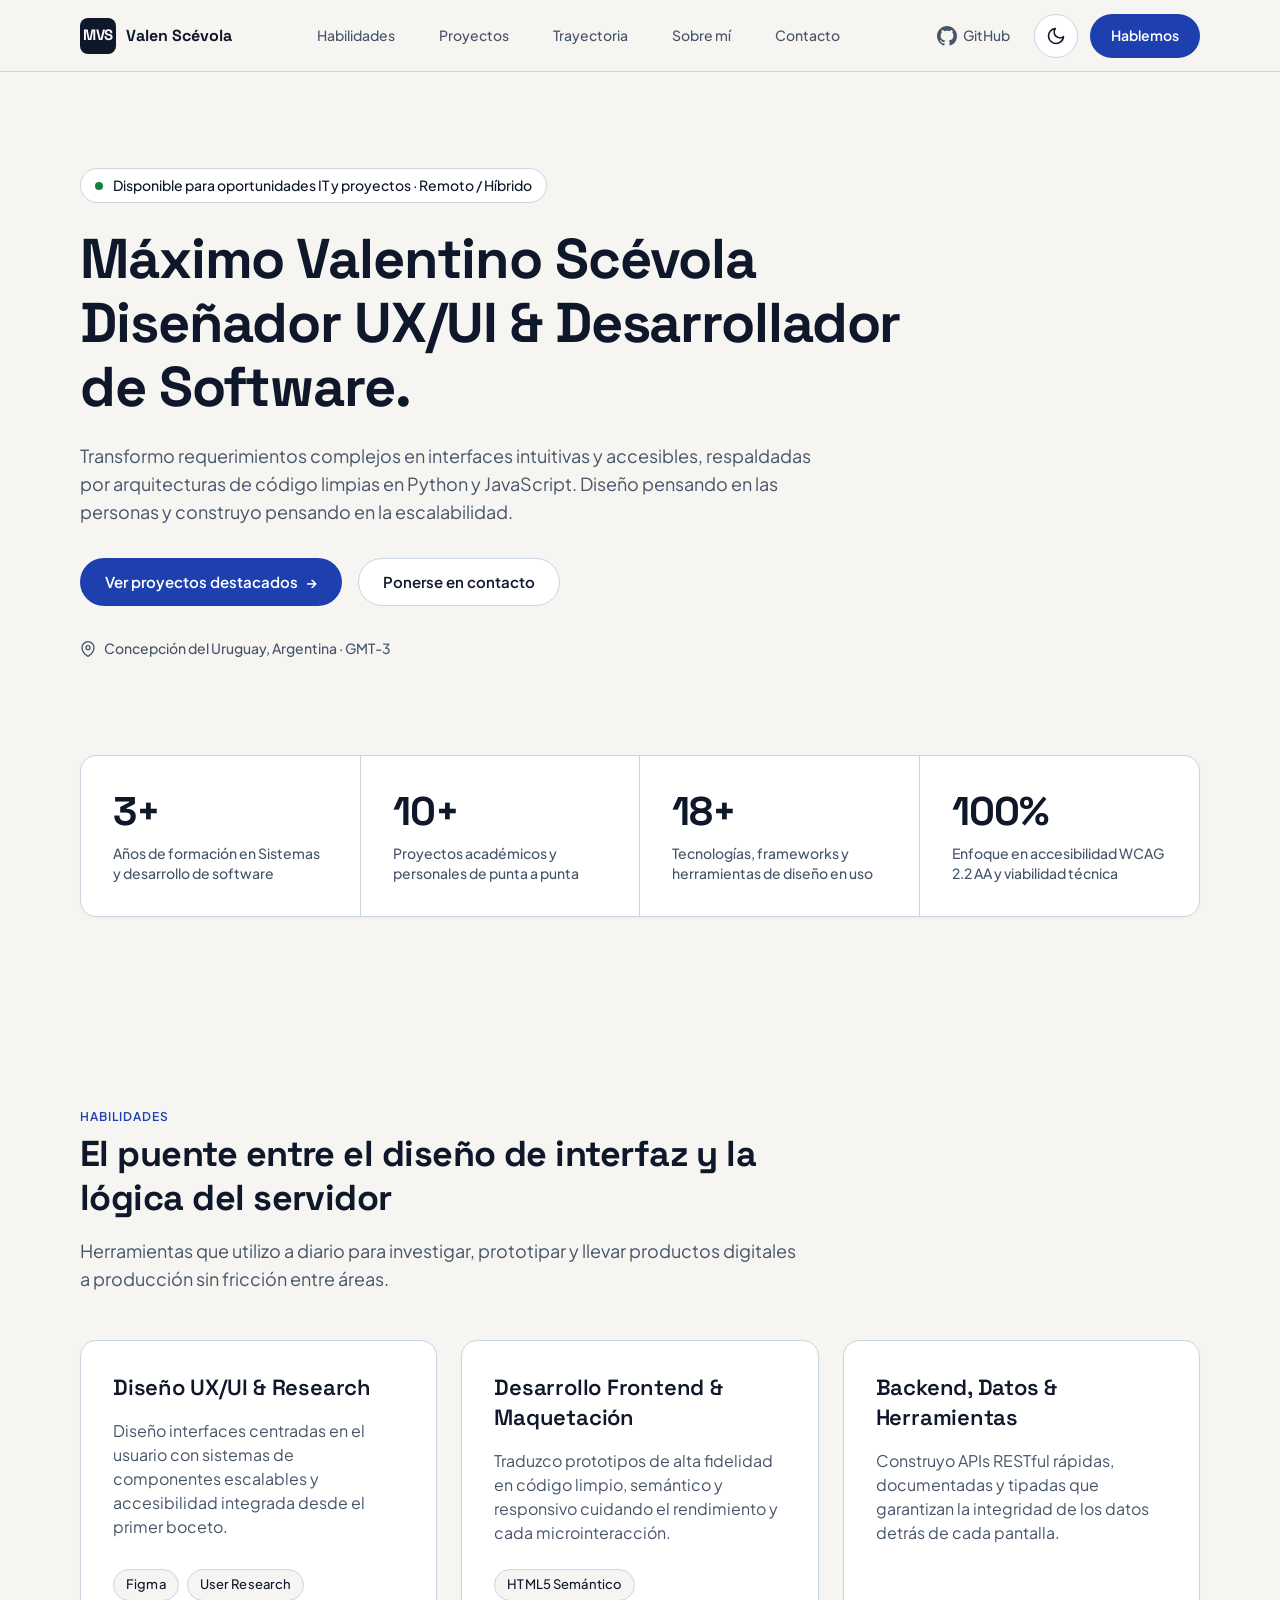
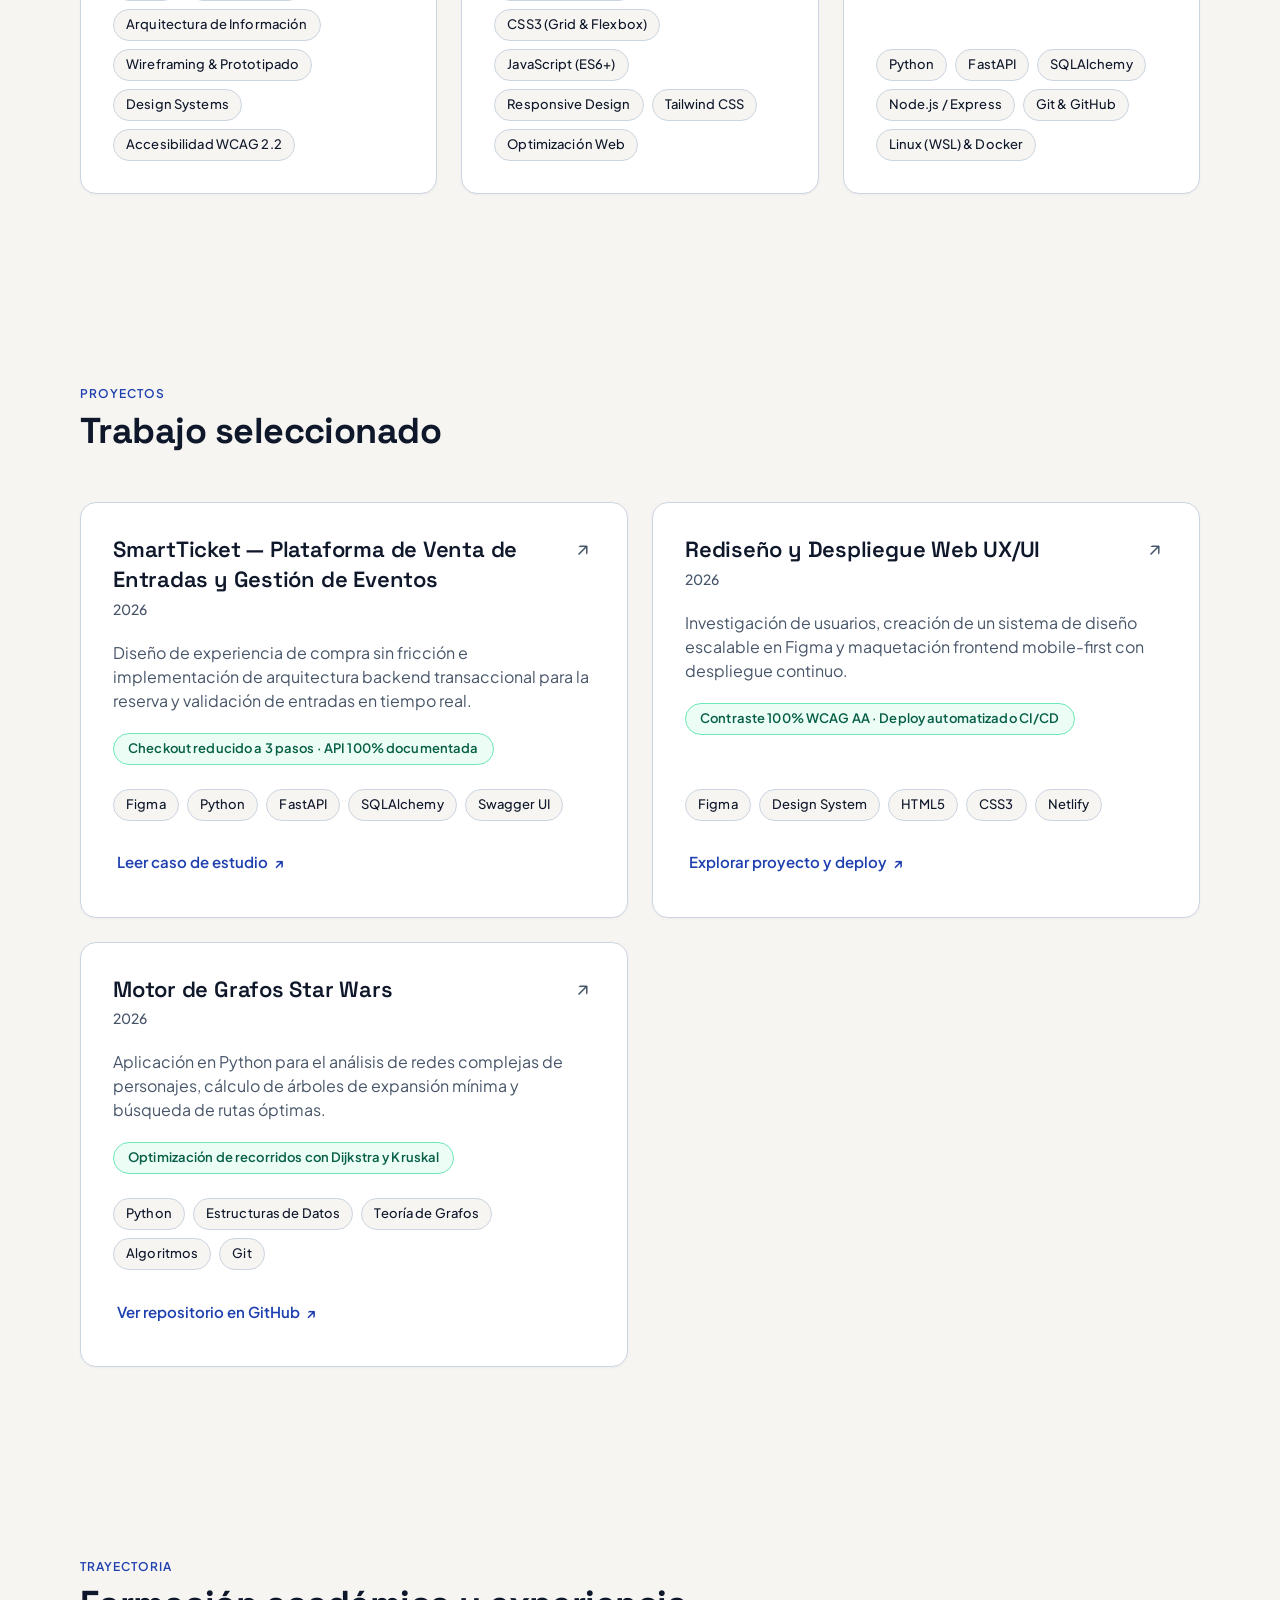
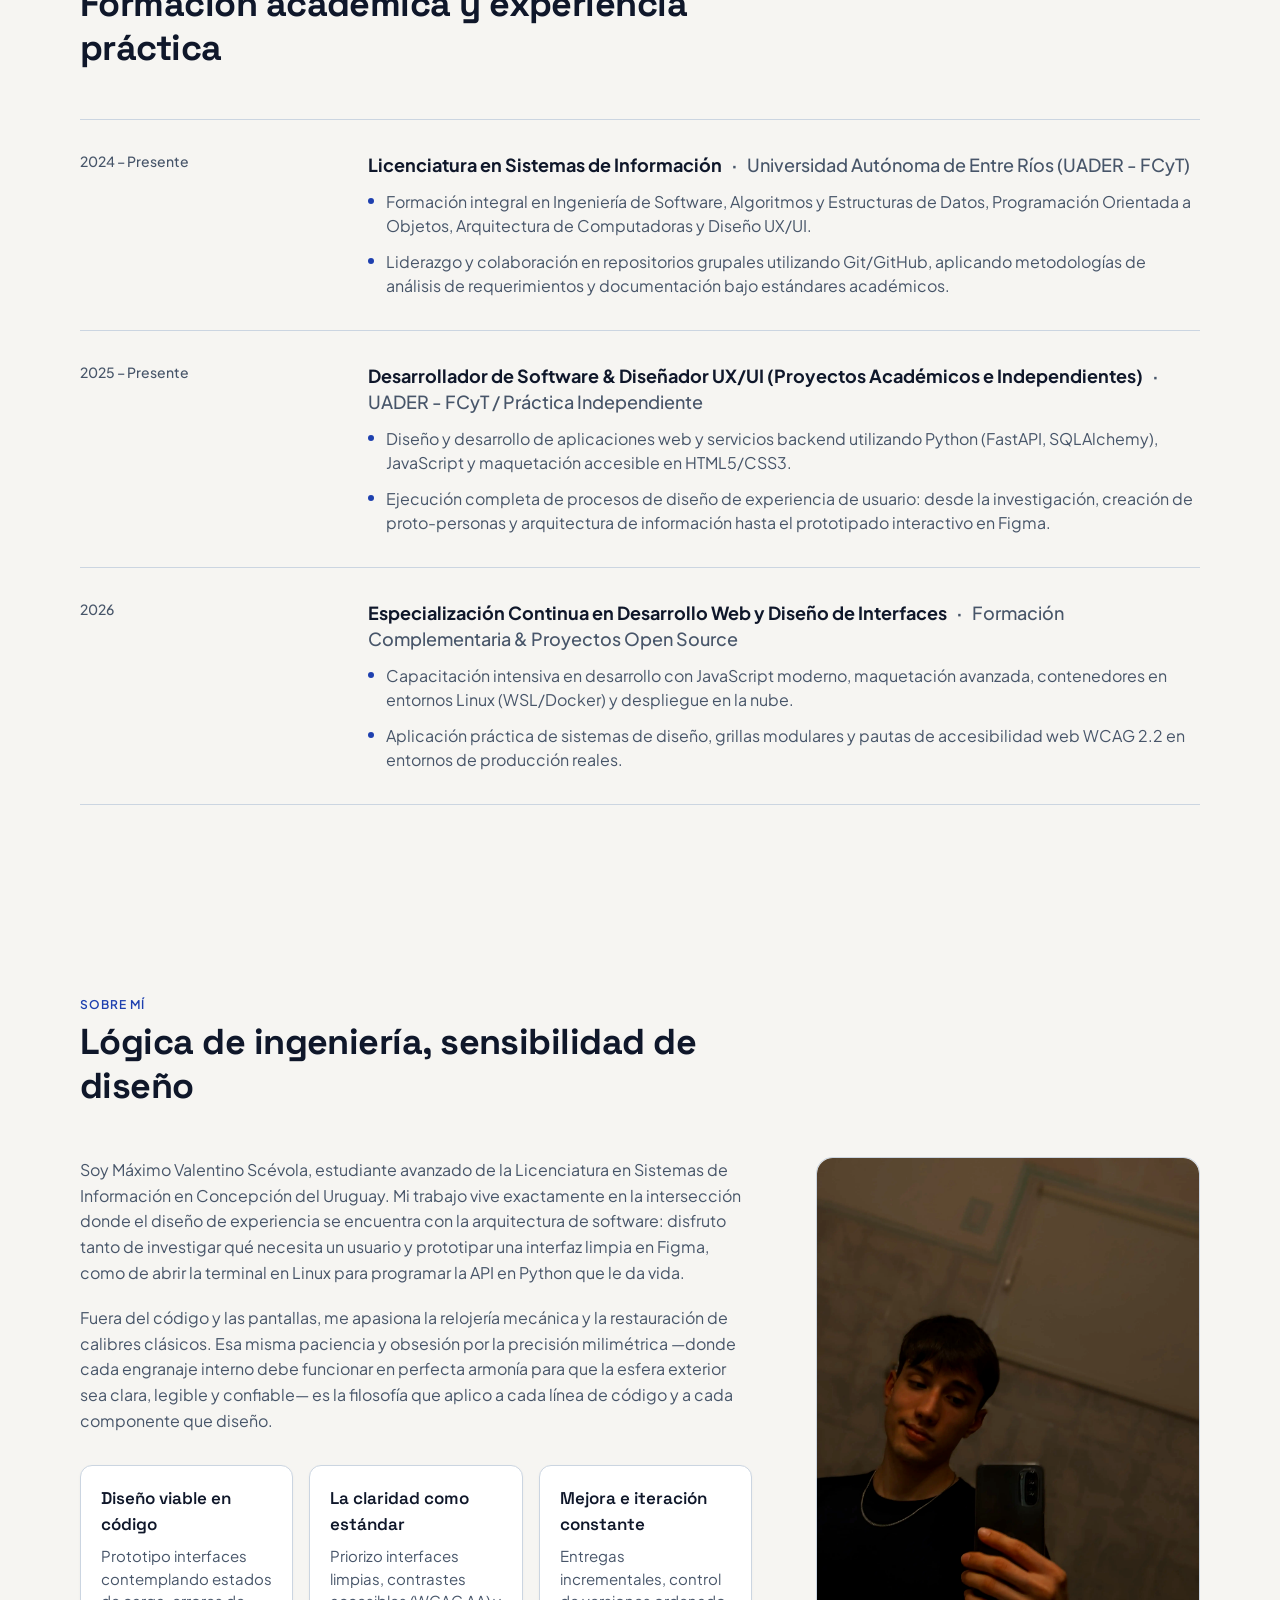
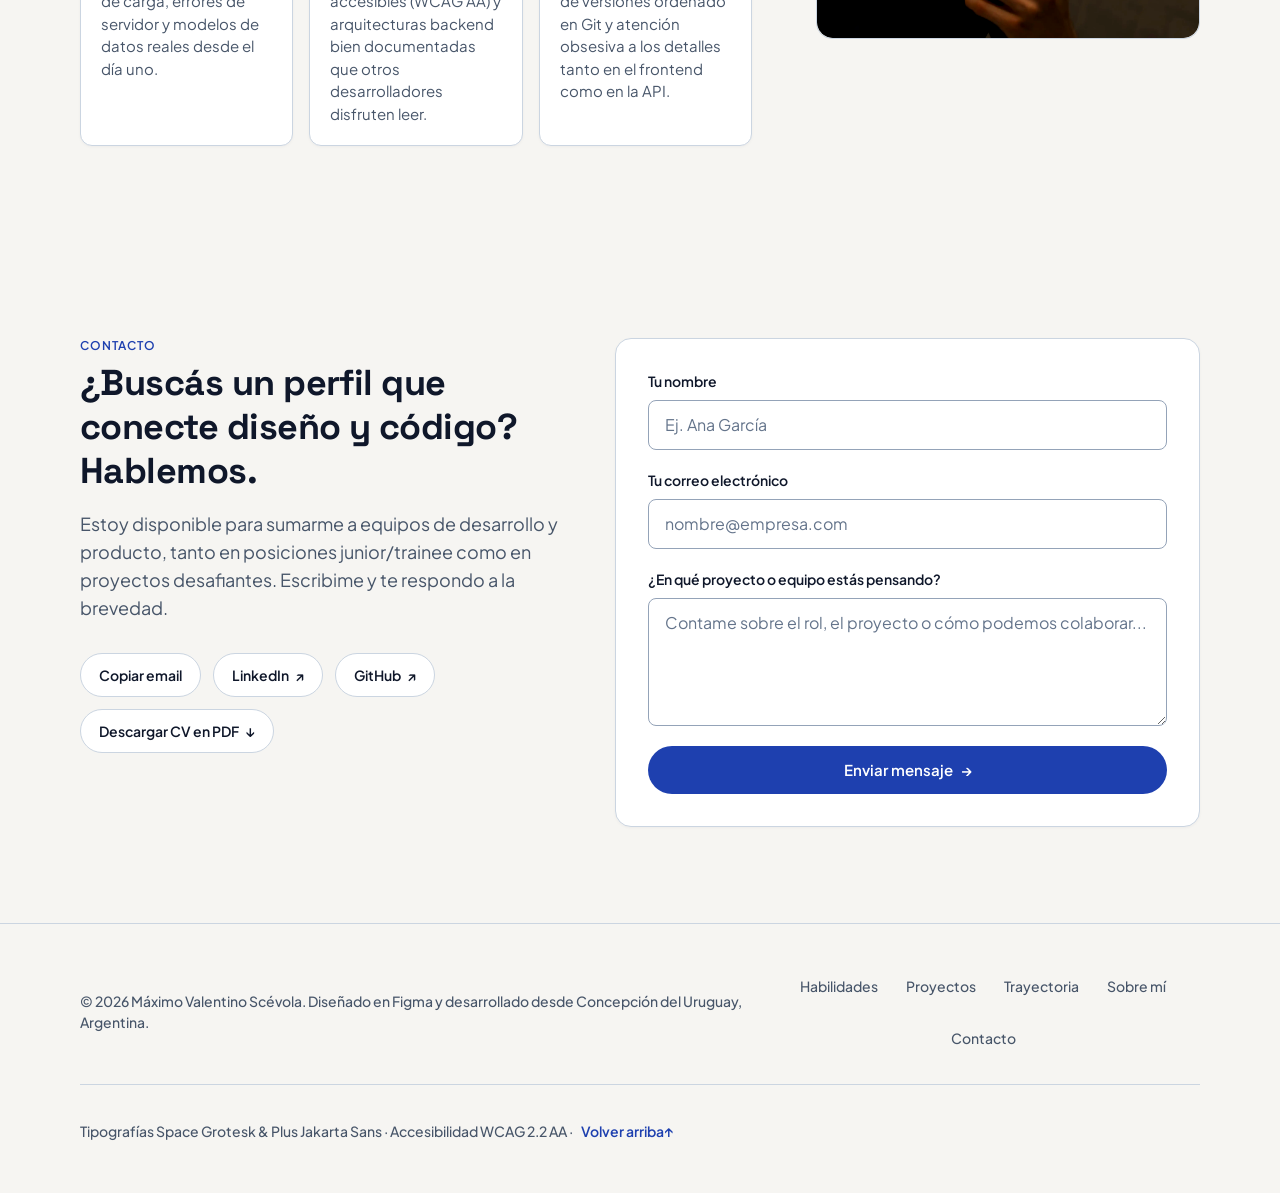
==== commit 5ef34afb: "ultimos retoques" ====
--- a/index.html
+++ b/index.html
@@ -7,7 +7,6 @@
   <title>Máximo Valentino Scévola | Diseñador UX/UI &amp; Desarrollador de Software</title>
   <meta name="description"
     content="Portfolio de Máximo Valentino Scévola (Valen). Estudiante avanzado de Lic. en Sistemas (UADER), Diseñador UX/UI y Desarrollador Backend en Python y FastAPI.">
-  ver Código en Github
   <!-- Open Graph Metadata -->
   <meta property="og:title" content="Máximo Valentino Scévola | Diseñador UX/UI &amp; Desarrollador de Software">
   <meta property="og:description"
